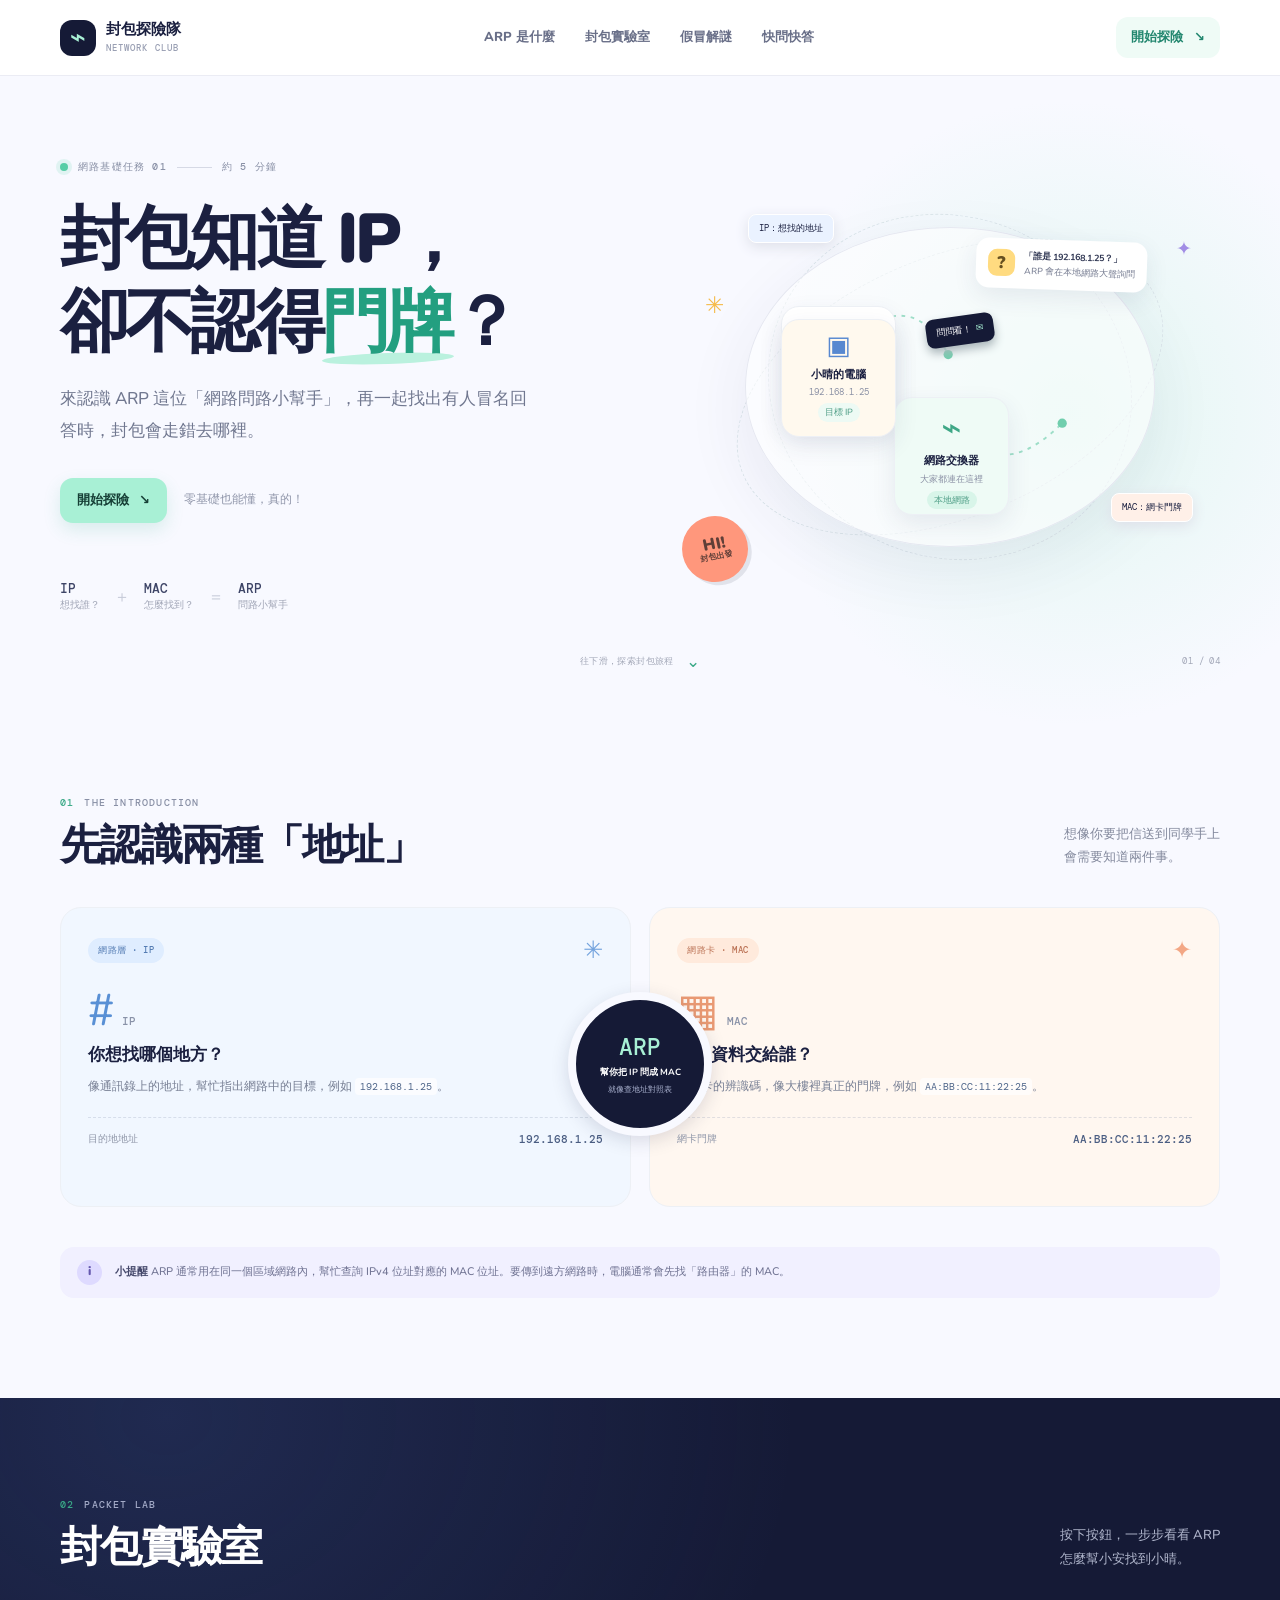
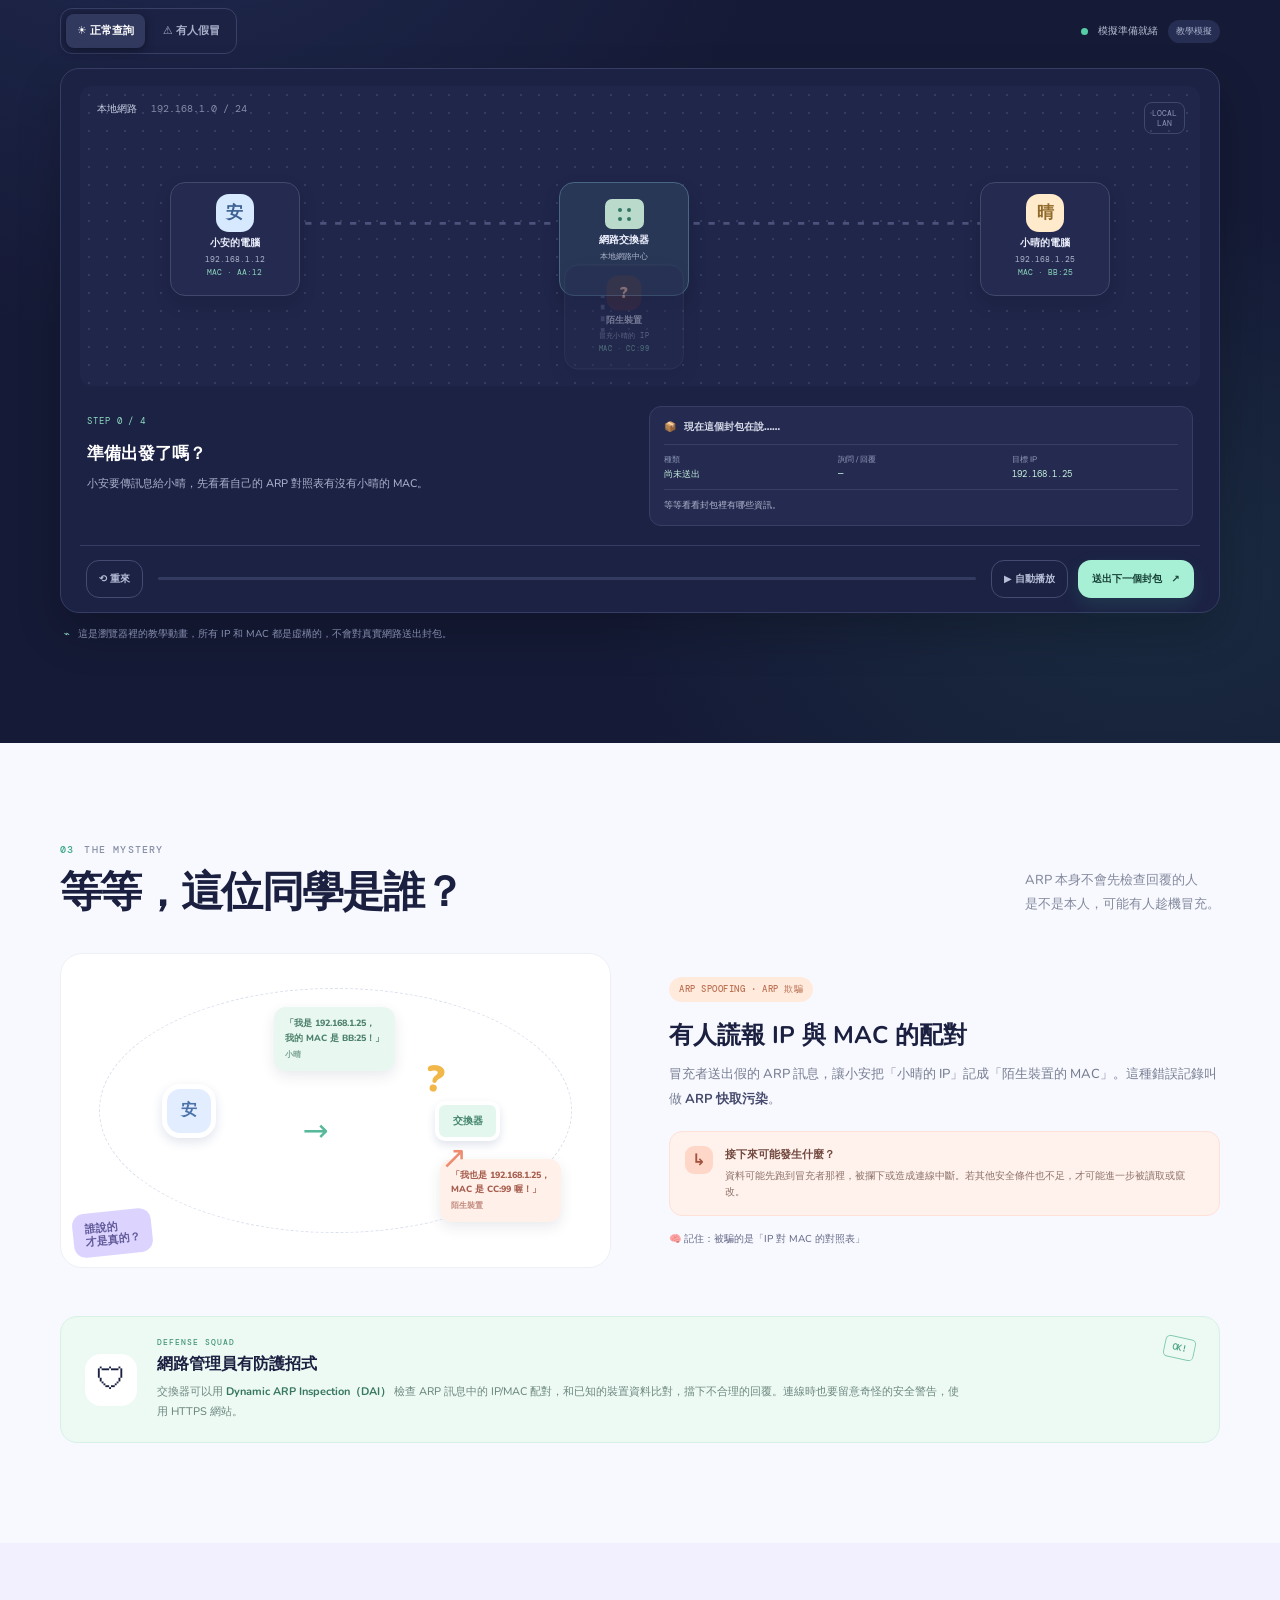
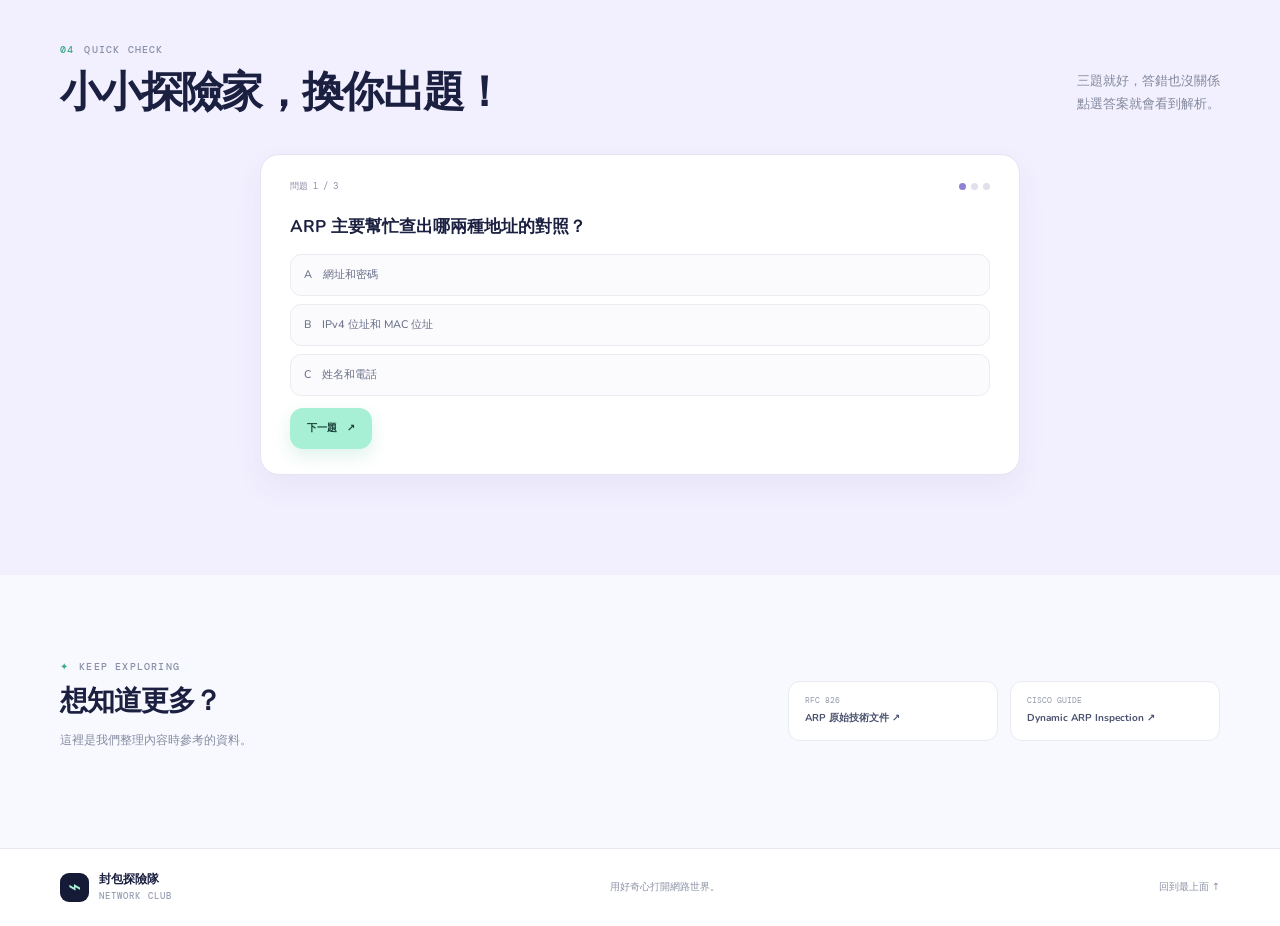
==== index.html @ cdfb0814 "Refresh deployed stylesheet cache" ====
<!doctype html>
<html lang="zh-Hant">
<head>
  <meta charset="utf-8">
  <meta name="viewport" content="width=device-width, initial-scale=1">
  <meta name="theme-color" content="#151a36">
  <meta name="description" content="用生活比喻和互動封包動畫，輕鬆認識 ARP 協定與 ARP spoofing。">
  <title>ARP 小小網路探險隊｜封包去哪裡？</title>
  <link rel="stylesheet" href="styles.css?v=2">
  <script src="script.js" defer></script>
</head>
<body>
  <a class="skip-link" href="#main">跳到主要內容</a>
  <header class="topbar">
    <a class="brand" href="#top" aria-label="ARP 小小網路探險隊首頁">
      <span class="brand-mark" aria-hidden="true">⌁</span>
      <span>封包探險隊 <small>NETWORK CLUB</small></span>
    </a>
    <nav aria-label="主要導覽">
      <a href="#what">ARP 是什麼</a><a href="#lab">封包實驗室</a><a href="#spoof">假冒解謎</a><a href="#quiz">快問快答</a>
    </nav>
    <a class="nav-cta" href="#lab">開始探險 <span aria-hidden="true">↘</span></a>
  </header>

  <main id="main">
    <section class="hero section-wrap" id="top">
      <div class="hero-copy">
        <div class="eyebrow"><span class="live-dot"></span> 網路基礎任務 01 <span class="eyebrow-line"></span> 約 5 分鐘</div>
        <h1>封包知道 IP，<br>卻不認得<span class="highlight">門牌</span>？</h1>
        <p class="hero-lede">來認識 ARP 這位「網路問路小幫手」，再一起找出有人冒名回答時，封包會走錯去哪裡。</p>
        <div class="hero-actions"><a class="button button-mint" href="#what">開始探險 <span aria-hidden="true">↘</span></a><span class="hero-note">零基礎也能懂，真的！</span></div>
        <div class="hero-stats"><div><strong>IP</strong><span>想找誰？</span></div><b aria-hidden="true">＋</b><div><strong>MAC</strong><span>怎麼找到？</span></div><b aria-hidden="true">＝</b><div><strong>ARP</strong><span>問路小幫手</span></div></div>
      </div>
      <div class="hero-art" aria-label="兩台電腦透過網路交換封包的插畫">
        <div class="art-orbit orbit-a"></div><div class="art-orbit orbit-b"></div>
        <span class="spark spark-one">✳</span><span class="spark spark-two">✦</span>
        <div class="floating-tag tag-ip">IP：想找的地址</div><div class="floating-tag tag-mac">MAC：網卡門牌</div>
        <div class="network-map">
          <div class="network-node laptop-node"><span class="node-icon">▣</span><strong>小安的電腦</strong><small>192.168.1.12</small><i>我的 IP</i></div>
          <div class="network-node router-node"><span class="node-icon router-icon">⌁</span><strong>網路交換器</strong><small>大家都連在這裡</small><i>本地網路</i></div>
          <div class="network-node laptop-node target-node"><span class="node-icon">▣</span><strong>小晴的電腦</strong><small>192.168.1.25</small><i>目標 IP</i></div>
          <svg class="map-lines" viewBox="0 0 440 250" aria-hidden="true"><path d="M99 85 C 150 35, 190 35, 218 90"/><path d="M220 145 C 250 215, 295 210, 341 164"/><circle cx="99" cy="85" r="5"/><circle cx="218" cy="90" r="5"/><circle cx="341" cy="164" r="5"/></svg>
          <div class="hero-packet">問問看！<span>✉</span></div>
          <div class="art-caption"><span class="caption-icon">?</span><span><b>「誰是 192.168.1.25？」</b><br>ARP 會在本地網路大聲詢問</span></div>
        </div>
        <div class="art-sticker">HI!<small>封包出發</small></div>
      </div>
      <div class="hero-bottom"><span>往下滑，探索封包旅程</span><span class="scroll-mark" aria-hidden="true">⌄</span><span>01 / 04</span></div>
    </section>

    <section class="section-wrap section-pad" id="what">
      <div class="section-heading"><div><div class="eyebrow"><span class="eyebrow-number">01</span> THE INTRODUCTION</div><h2>先認識兩種「地址」</h2></div><p>想像你要把信送到同學手上<br>會需要知道兩件事。</p></div>
      <div class="address-grid">
        <article class="address-card ip-card"><div class="card-top"><span class="pill pill-blue">網路層 · IP</span><span class="card-doodle">✳</span></div><div class="address-symbol">#<span>IP</span></div><h3>你想找哪個地方？</h3><p>像通訊錄上的地址，幫忙指出網路中的目標，例如 <code>192.168.1.25</code>。</p><div class="address-example"><span>目的地地址</span><strong>192.168.1.25</strong></div></article>
        <article class="address-card mac-card"><div class="card-top"><span class="pill pill-orange">網路卡 · MAC</span><span class="card-doodle">✦</span></div><div class="address-symbol symbol-mac">▦<span>MAC</span></div><h3>要把資料交給誰？</h3><p>網路卡的辨識碼，像大樓裡真正的門牌，例如 <code>AA:BB:CC:11:22:25</code>。</p><div class="address-example"><span>網卡門牌</span><strong>AA:BB:CC:11:22:25</strong></div></article>
        <div class="arp-bridge"><span>ARP</span><b>幫你把 IP 問成 MAC</b><small>就像查地址對照表</small></div>
      </div>
      <div class="note-strip"><span class="note-icon">i</span><p><b>小提醒</b> ARP 通常用在同一個區域網路內，幫忙查詢 IPv4 位址對應的 MAC 位址。要傳到遠方網路時，電腦通常會先找「路由器」的 MAC。</p></div>
    </section>

    <section class="lab-section" id="lab">
      <div class="section-wrap section-pad">
        <div class="section-heading light-heading"><div><div class="eyebrow"><span class="eyebrow-number">02</span> PACKET LAB</div><h2>封包實驗室</h2></div><p>按下按鈕，一步步看看 ARP<br>怎麼幫小安找到小晴。</p></div>
        <div class="lab-toolbar"><div class="scenario-switch" role="group" aria-label="選擇封包情境"><button class="scenario-button is-active" data-scenario="normal" aria-pressed="true">☀ 正常查詢</button><button class="scenario-button" data-scenario="spoof" aria-pressed="false">⚠ 有人假冒</button></div><div class="lab-status"><span class="status-led"></span><span id="lab-status-text">模擬準備就緒</span><span class="demo-tag">教學模擬</span></div></div>
        <div class="lab-frame">
          <div class="topology" id="topology" aria-label="封包傳遞拓樸圖">
            <div class="topology-label">本地網路 <span>192.168.1.0 / 24</span></div>
            <svg class="topology-lines" viewBox="0 0 900 310" preserveAspectRatio="none" aria-hidden="true"><path d="M145 142 L420 142 L744 142" class="wire"/><path d="M420 142 L420 254" class="wire"/><path d="M145 142 L420 142 L744 142" class="wire wire-active" id="flow-line"/></svg>
            <div class="device device-you"><div class="device-avatar avatar-you">安</div><b>小安的電腦</b><span>192.168.1.12</span><code>MAC · AA:12</code></div>
            <div class="device device-switch"><div class="switch-glyph"><i></i><i></i><i></i><i></i></div><b>網路交換器</b><span>本地網路中心</span></div>
            <div class="device device-target"><div class="device-avatar avatar-target">晴</div><b>小晴的電腦</b><span>192.168.1.25</span><code>MAC · BB:25</code></div>
            <div class="device device-rogue" id="rogue-device"><div class="device-avatar avatar-rogue">?</div><b>陌生裝置</b><span>冒充小晴的 IP</span><code>MAC · CC:99</code></div>
            <div class="packet-bubble" id="packet-bubble" aria-hidden="true">⌁</div>
            <div class="network-cloud">LOCAL<br>LAN</div>
          </div>
          <div class="lab-bottom">
            <div class="step-copy" aria-live="polite"><span class="step-counter" id="step-counter">STEP 0 / 4</span><h3 id="step-title">準備出發了嗎？</h3><p id="step-description">小安要傳訊息給小晴，先看看自己的 ARP 對照表有沒有小晴的 MAC。</p></div>
            <div class="packet-inspector"><div class="inspector-title"><span>📦</span> 現在這個封包在說……</div><div class="inspector-fields"><div><small>種類</small><b id="packet-kind">尚未送出</b></div><div><small>詢問 / 回覆</small><b id="packet-sender">—</b></div><div><small>目標 IP</small><b id="packet-target">192.168.1.25</b></div></div><p id="packet-aside">等等看看封包裡有哪些資訊。</p></div>
          </div>
          <div class="lab-controls"><button class="button button-ghost" id="reset-button">⟲ 重來</button><div class="progress-track" aria-label="模擬進度"><span id="progress-fill"></span></div><button class="button button-ghost" id="play-button">▶ 自動播放</button><button class="button button-mint" id="next-button">送出下一個封包 <span aria-hidden="true">↗</span></button></div>
        </div>
        <p class="lab-footnote"><span>⌁</span> 這是瀏覽器裡的教學動畫，所有 IP 和 MAC 都是虛構的，不會對真實網路送出封包。</p>
      </div>
    </section>

    <section class="section-wrap section-pad" id="spoof">
      <div class="section-heading"><div><div class="eyebrow"><span class="eyebrow-number">03</span> THE MYSTERY</div><h2>等等，這位同學是誰？</h2></div><p>ARP 本身不會先檢查回覆的人<br>是不是本人，可能有人趁機冒充。</p></div>
      <div class="mystery-grid">
        <div class="mystery-visual"><div class="mystery-card"><div class="speech speech-real">「我是 192.168.1.25，<br>我的 MAC 是 BB:25！」<span>小晴</span></div><div class="speech speech-fake">「我也是 192.168.1.25，<br>MAC 是 CC:99 喔！」<span>陌生裝置</span></div><div class="mini-computer">安</div><div class="mini-gate">交換器</div><div class="mystery-arrow arrow-one">→</div><div class="mystery-arrow arrow-two">↗</div><div class="question-mark">?</div></div><div class="mystery-stamp">誰說的<br>才是真的？</div></div>
        <div class="mystery-copy"><span class="pill pill-orange">ARP SPOOFING · ARP 欺騙</span><h3>有人謊報 IP 與 MAC 的配對</h3><p>冒充者送出假的 ARP 訊息，讓小安把「小晴的 IP」記成「陌生裝置的 MAC」。這種錯誤記錄叫做 <b>ARP 快取污染</b>。</p><div class="result-box"><div class="result-icon">↳</div><div><b>接下來可能發生什麼？</b><span>資料可能先跑到冒充者那裡，被攔下或造成連線中斷。若其他安全條件也不足，才可能進一步被讀取或竄改。</span></div></div><div class="remember-chip">🧠 記住：被騙的是「IP 對 MAC 的對照表」</div></div>
      </div>
      <div class="defense-panel"><div class="defense-icon">🛡</div><div><span class="eyebrow">DEFENSE SQUAD</span><h3>網路管理員有防護招式</h3><p>交換器可以用 <b>Dynamic ARP Inspection（DAI）</b> 檢查 ARP 訊息中的 IP/MAC 配對，和已知的裝置資料比對，擋下不合理的回覆。連線時也要留意奇怪的安全警告，使用 HTTPS 網站。</p></div><div class="shield-mark">OK!</div></div>
    </section>

    <section class="quiz-section" id="quiz">
      <div class="section-wrap section-pad">
        <div class="section-heading"><div><div class="eyebrow"><span class="eyebrow-number">04</span> QUICK CHECK</div><h2>小小探險家，換你出題！</h2></div><p>三題就好，答錯也沒關係<br>點選答案就會看到解析。</p></div>
        <div class="quiz-card" id="quiz-card"><div class="quiz-progress"><span id="quiz-count">問題 1 / 3</span><div class="quiz-dots"><i class="current"></i><i></i><i></i></div></div><h3 id="quiz-question">ARP 主要幫忙查出哪兩種地址的對照？</h3><div class="quiz-options" id="quiz-options"></div><div class="quiz-feedback" id="quiz-feedback" aria-live="polite" hidden></div><button class="button button-mint quiz-next" id="quiz-next" hidden>下一題 <span aria-hidden="true">↗</span></button></div>
      </div>
    </section>

    <section class="source-section section-wrap">
      <div><div class="eyebrow"><span class="eyebrow-number">✦</span> KEEP EXPLORING</div><h2>想知道更多？</h2><p>這裡是我們整理內容時參考的資料。</p></div>
      <div class="source-links"><a href="https://datatracker.ietf.org/doc/html/rfc826" target="_blank" rel="noreferrer"><span>RFC 826</span><b>ARP 原始技術文件 ↗</b></a><a href="https://www.cisco.com/c/en/us/td/docs/switches/lan/catalyst9600/software/release/17-13/configuration_guide/sec/b_1713_sec_9600_cg/configuring_dynamic_arp_inspection.html" target="_blank" rel="noreferrer"><span>CISCO GUIDE</span><b>Dynamic ARP Inspection ↗</b></a></div>
    </section>
  </main>
  <footer class="footer"><a class="brand" href="#top"><span class="brand-mark">⌁</span><span>封包探險隊 <small>NETWORK CLUB</small></span></a><span>用好奇心打開網路世界。</span><a href="#top">回到最上面 ↑</a></footer>
</body>
</html>
---- styles.css ----
@import url('https://fonts.googleapis.com/css2?family=DM+Mono:wght@400;500&family=Nunito:wght@400;500;600;700;800;900&display=swap');

:root{--ink:#1b2040;--muted:#70768f;--night:#151a36;--night2:#20264b;--mint:#a8f0d5;--mint-deep:#38b996;--blue:#9bc8ff;--coral:#ff977c;--yellow:#ffdb80;--lav:#dcd4ff;--paper:#f8f9ff;--line:#e6e8f2;--radius:24px;--font:Nunito,"Noto Sans TC",system-ui,-apple-system,sans-serif;--mono:"DM Mono","SFMono-Regular",monospace}
*{box-sizing:border-box}html{scroll-behavior:smooth;scroll-padding-top:84px}body{margin:0;color:var(--ink);background:var(--paper);font:500 16px/1.65 var(--font);-webkit-font-smoothing:antialiased}a{color:inherit;text-decoration:none}button{font:inherit}button:focus-visible,a:focus-visible{outline:3px solid #ffae78;outline-offset:4px}.skip-link{position:absolute;left:14px;top:-80px;padding:9px 14px;background:white;border-radius:8px;z-index:100}.skip-link:focus{top:10px}.section-wrap{width:min(1160px,calc(100% - 64px));margin-inline:auto}.section-pad{padding-block:100px}.topbar{height:76px;padding:0 max(32px,calc((100% - 1160px)/2));display:flex;align-items:center;justify-content:space-between;background:#fff;position:sticky;top:0;z-index:20;border-bottom:1px solid rgba(230,232,242,.8)}.brand{display:flex;align-items:center;gap:10px;font-size:15px;font-weight:900;line-height:1}.brand small{display:block;margin-top:5px;color:#999fb3;font:500 9px var(--mono);letter-spacing:.12em}.brand-mark{display:grid;place-items:center;width:36px;height:36px;border-radius:12px;background:var(--night);color:var(--mint);font-size:27px}.topbar nav{display:flex;gap:30px;color:#696f88;font-size:13px;font-weight:800}.topbar nav a:hover{color:#269f81}.nav-cta{font-size:13px;font-weight:900;background:#effbf6;padding:10px 15px;border-radius:12px;color:#21866e}.nav-cta span{margin-left:7px}.hero{min-height:620px;padding-top:84px;position:relative;display:grid;grid-template-columns:1.04fr .96fr;align-items:center;gap:35px}.hero:before{content:"";position:absolute;width:55vw;height:55vw;max-width:650px;max-height:650px;right:-15%;top:2%;z-index:-1;background:radial-gradient(circle,rgba(210,245,232,.58),rgba(248,249,255,0) 68%)}.eyebrow{display:flex;align-items:center;gap:10px;font:500 10px var(--mono);letter-spacing:.12em;color:#8990a6}.live-dot,.status-led{width:8px;height:8px;border-radius:50%;display:inline-block;background:#57cda6;box-shadow:0 0 0 4px rgba(87,205,166,.15)}.eyebrow-line{height:1px;width:35px;background:#d6d9e5}.hero h1{font-size:clamp(46px,5.4vw,70px);line-height:1.19;letter-spacing:-.055em;margin:24px 0 20px;font-weight:900}.highlight{position:relative;color:#239f80;white-space:nowrap}.highlight:after{content:"";position:absolute;left:1px;right:-3px;bottom:5px;height:11px;z-index:-1;background:#baf1de;transform:rotate(-2deg);border-radius:90%}.hero-lede{font-size:17px;line-height:1.9;color:#717890;max-width:470px;margin:0}.hero-actions{display:flex;align-items:center;gap:17px;margin-top:30px}.button{border:0;cursor:pointer;display:inline-flex;align-items:center;justify-content:center;gap:10px;border-radius:13px;padding:12px 17px;font-size:13px;font-weight:900;transition:transform .2s,box-shadow .2s,background .2s}.button:hover{transform:translateY(-2px)}.button-mint{background:var(--mint);color:#163f36;box-shadow:0 7px 17px rgba(57,172,138,.16)}.button-mint:hover{background:#93e9cb;box-shadow:0 9px 22px rgba(57,172,138,.23)}.hero-note{font-size:12px;color:#9197ab}.hero-stats{display:flex;gap:14px;align-items:center;margin-top:57px}.hero-stats div{display:flex;flex-direction:column}.hero-stats strong{font:500 13px var(--mono);color:#3e4567}.hero-stats span{font-size:10px;color:#a0a5b6}.hero-stats>b{font-weight:500;color:#c5cad8}.hero-art{height:430px;position:relative;display:grid;place-items:center}.network-map{position:relative;width:410px;height:320px;border:1px solid #e6e8f1;border-radius:50%;background:rgba(255,255,255,.54);box-shadow:0 23px 65px rgba(50,57,99,.08)}.art-orbit{position:absolute;border:1px dashed #dce6eb;border-radius:50%;transform:rotate(-23deg)}.orbit-a{width:450px;height:260px}.orbit-b{width:370px;height:340px;transform:rotate(27deg)}.map-lines{position:absolute;width:100%;height:100%;inset:0;overflow:visible}.map-lines path{fill:none;stroke:#9edec8;stroke-width:2;stroke-dasharray:4 6}.map-lines circle{fill:#70cead}.network-node{position:absolute;z-index:1;width:115px;height:118px;background:#fff;border:1px solid #edf0f5;border-radius:18px;display:flex;align-items:center;flex-direction:column;padding:12px 6px;box-shadow:0 9px 25px rgba(45,54,95,.09)}.laptop-node{left:35px;top:78px}.router-node{left:148px;top:169px;background:#effbf6}.target-node{right:22px;top:91px;background:#fff9ee}.node-icon{font-size:26px;color:#5788d0;line-height:1.1}.router-icon{font-size:34px;color:#3fa786}.network-node strong{font-size:11px;margin-top:5px}.network-node small{font:9px var(--mono);color:#8b91a5;margin-top:2px}.network-node i{margin-top:5px;font-size:9px;font-style:normal;color:#519f88;background:#edfaf4;border-radius:20px;padding:2px 7px}.router-node i{background:#d8f5e9}.hero-packet{position:absolute;z-index:3;top:88px;left:180px;background:var(--night);color:white;font-size:9px;padding:7px 10px;border-radius:8px;transform:rotate(-8deg);box-shadow:0 5px 10px #aab6ba}.hero-packet span{color:var(--mint);padding-left:4px}.art-caption{position:absolute;top:12px;right:7px;background:#fff;padding:10px 12px;display:flex;gap:9px;align-items:center;border-radius:13px;box-shadow:0 8px 25px rgba(45,54,95,.09);font-size:9px;color:#777d92;transform:rotate(2deg)}.art-caption b{color:#303753}.caption-icon{display:grid;place-items:center;width:27px;height:27px;border-radius:9px;background:var(--yellow);color:#665020;font-weight:900;font-size:17px}.floating-tag{position:absolute;z-index:2;font:9px var(--mono);padding:7px 10px;border:1px solid white;border-radius:8px;box-shadow:0 4px 14px #dee0e9}.tag-ip{top:42px;left:68px;background:#eaf2ff}.tag-mac{right:27px;bottom:80px;background:#fff0e8}.spark{position:absolute;color:#f5bb4b}.spark-one{left:25px;top:115px;font-size:23px}.spark-two{right:28px;top:62px;color:#a18de5;font-size:19px}.art-sticker{position:absolute;bottom:20px;left:2px;width:66px;height:66px;background:var(--coral);color:#603f38;border-radius:50%;display:grid;place-content:center;text-align:center;font-weight:900;line-height:1.05;transform:rotate(-12deg);box-shadow:3px 4px 0 rgba(27,32,64,.1)}.art-sticker small{font-size:8px}.hero-bottom{grid-column:1 / -1;align-self:end;display:flex;justify-content:center;align-items:center;gap:12px;font:9px var(--mono);letter-spacing:.04em;color:#a3a8b8;padding-bottom:24px}.hero-bottom span:last-child{position:absolute;right:0}.scroll-mark{font-size:17px;color:#3aa987}.section-heading{display:flex;justify-content:space-between;align-items:end;margin-bottom:34px}.eyebrow-number{color:#3aa987}.section-heading h2,.source-section h2{font-size:clamp(28px,3.3vw,42px);letter-spacing:-.04em;line-height:1.25;margin:11px 0 0;font-weight:900}.section-heading>p{font-size:13px;line-height:1.8;color:#83899d;margin:0 0 3px}.address-grid{display:grid;grid-template-columns:1fr 1fr;gap:18px;position:relative;padding-bottom:15px}.address-card{min-height:300px;background:#fff;border:1px solid #edf0f5;border-radius:21px;padding:23px 27px;position:relative;overflow:hidden}.ip-card{background:#f1f7ff}.mac-card{background:#fff7f0}.card-top{display:flex;justify-content:space-between;align-items:center}.pill{font:500 9px var(--mono);letter-spacing:.06em;border-radius:30px;padding:6px 10px;display:inline-block}.pill-blue{background:#dfedff;color:#547cb3}.pill-orange{background:#ffeadc;color:#bc7457}.card-doodle{font-size:24px;color:#75a4de}.mac-card .card-doodle{color:#f3a785}.address-symbol{font-size:44px;color:#5990d5;line-height:1;margin:19px 0 8px}.address-symbol span{font:500 11px var(--mono);margin-left:8px;color:#8992a8}.symbol-mac{color:#e99973}.address-card h3{font-size:17px;margin:0 0 7px;font-weight:900}.address-card p{font-size:12px;line-height:1.8;color:#777f94;max-width:400px;margin:0}.address-card code{font:10px var(--mono);color:#4d6489;background:rgba(255,255,255,.7);padding:2px 5px;border-radius:4px}.address-example{display:flex;justify-content:space-between;align-items:center;border-top:1px dashed rgba(117,131,164,.22);margin-top:19px;padding-top:13px;color:#9198aa;font-size:10px}.address-example strong{font:500 11px var(--mono);color:#4a5d82}.arp-bridge{position:absolute;z-index:2;left:50%;top:50%;transform:translate(-50%,-50%);width:144px;height:144px;border:8px solid var(--paper);border-radius:50%;background:var(--night);color:#fff;display:flex;align-items:center;justify-content:center;flex-direction:column;text-align:center;box-shadow:0 5px 18px rgba(33,39,77,.15)}.arp-bridge span{font:500 23px var(--mono);color:var(--mint)}.arp-bridge b{font-size:9px;line-height:1.45;margin-top:4px}.arp-bridge small{font-size:8px;color:#adb5d2;margin-top:4px}.note-strip{margin-top:25px;display:flex;gap:13px;align-items:center;background:#f1f0ff;border-radius:14px;padding:13px 17px}.note-icon{flex:0 0 25px;height:25px;display:grid;place-items:center;background:#dedaff;color:#6558af;font-weight:900;border-radius:50%;font-size:12px}.note-strip p{margin:0;color:#6f7292;font-size:11px;line-height:1.8}.note-strip b{color:#45486b}.lab-section{background:var(--night);color:#fff;position:relative;overflow:hidden}.lab-section:before{content:"";position:absolute;inset:0;background:radial-gradient(ellipse at 13% 2%,rgba(79,111,194,.19),transparent 40%),radial-gradient(ellipse at 90% 83%,rgba(65,192,155,.1),transparent 35%);pointer-events:none}.light-heading,.lab-toolbar,.lab-frame,.lab-footnote{position:relative}.light-heading .eyebrow{color:#a4abc8}.light-heading h2{color:#fff}.light-heading>p{color:#b0b6cc}.lab-toolbar{display:flex;align-items:center;justify-content:space-between;margin-bottom:14px}.scenario-switch{display:flex;gap:7px;padding:5px;border:1px solid #3a4167;border-radius:12px;background:#1c2244}.scenario-button{border:0;background:transparent;color:#a9b0ca;font-weight:800;font-size:11px;border-radius:8px;padding:8px 11px;cursor:pointer}.scenario-button.is-active{background:#31395f;color:#fff;box-shadow:0 2px 8px #11152a}.scenario-button[data-scenario="spoof"].is-active{background:#533344;color:#ffd2bc}.lab-status{display:flex;align-items:center;gap:10px;font-size:10px;color:#b5bbd0}.status-led{width:7px;height:7px;box-shadow:none}.demo-tag{font:9px var(--mono);color:#aab2ce;background:#272e53;border-radius:15px;padding:5px 8px}.lab-frame{background:#1c2244;border:1px solid #363d64;border-radius:19px;padding:17px 19px 0;box-shadow:0 20px 45px rgba(0,0,0,.2)}.topology{height:300px;position:relative;overflow:hidden;border-radius:12px;background-color:#20264a;background-image:radial-gradient(rgba(179,192,228,.15) 1px,transparent 1px);background-size:18px 18px}.topology-label{position:absolute;top:16px;left:17px;z-index:2;color:#c8cfe3;font:10px var(--mono)}.topology-label span{color:#848daa;margin-left:8px}.topology-lines{position:absolute;inset:0;width:100%;height:100%}.wire{fill:none;stroke:#4b537c;stroke-width:3;stroke-dasharray:5 7}.wire-active{stroke:#65d0aa;stroke-width:2;stroke-dasharray:1 17;stroke-linecap:round;opacity:0;transition:opacity .2s}.topology.has-packet .wire-active{opacity:1;animation:wireDash 1s linear infinite}.device{position:absolute;z-index:3;width:130px;min-height:114px;border:1px solid #40486c;border-radius:15px;background:#252b50;display:flex;flex-direction:column;align-items:center;padding:11px 7px;color:#eceffd;box-shadow:0 8px 17px rgba(7,10,27,.16);transition:border-color .25s,transform .25s,background .25s}.device b{font-size:10px;margin-top:3px}.device>span{font:8px var(--mono);color:#aeb6ce;margin-top:2px}.device code{font:8px var(--mono);color:#8bd5bc;margin-top:3px}.device-you{left:8%;top:96px}.device-switch{left:42.8%;top:96px;background:#283756;border-color:#476783}.device-target{right:8%;top:96px}.device-rogue{left:42.8%;bottom:12px;opacity:.42;transform:scale(.92);transition:all .35s}.device-avatar{display:grid;place-items:center;width:38px;height:38px;border-radius:13px;background:#d7e9ff;color:#3b6091;font-weight:900;font-size:17px}.avatar-target{background:#ffebcc;color:#906a2b}.avatar-rogue{background:#493143;color:#ffb8a5}.switch-glyph{width:39px;height:30px;margin-top:5px;border-radius:7px;background:#badbcc;display:grid;grid-template-columns:repeat(2,4px);place-content:center;gap:5px}.switch-glyph i{display:block;width:4px;height:4px;border-radius:50%;background:#317663}.network-cloud{position:absolute;right:15px;top:16px;border:1px solid #3f476d;border-radius:8px;padding:5px 7px;color:#8a93b4;font:8px var(--mono);text-align:center}.packet-bubble{position:absolute;z-index:5;top:132px;left:16%;transform:translate(-50%,-50%);width:39px;height:34px;border-radius:10px;background:var(--mint);color:#1b614f;font-size:20px;display:grid;place-items:center;box-shadow:0 4px 13px rgba(0,0,0,.22);opacity:0;transition:left .9s cubic-bezier(.2,.75,.2,1),top .9s cubic-bezier(.2,.75,.2,1),opacity .2s,background .2s}.packet-bubble.visible{opacity:1}.packet-bubble.fake{background:var(--coral);color:#6c372d}.topology.scenario-spoof .device-rogue{opacity:1;transform:scale(1);border-color:#b76c68;background:#362b4c;box-shadow:0 0 0 5px rgba(255,151,124,.09)}.topology.scenario-spoof .device-rogue:after{content:"可疑回覆";position:absolute;top:-19px;right:1px;color:#ffb59e;font-size:9px}.device.is-active{border-color:#a7edcf;transform:translateY(-3px);box-shadow:0 0 0 4px rgba(115,215,177,.12)}.topology.scenario-spoof .device-rogue.is-active{border-color:var(--coral);box-shadow:0 0 0 4px rgba(255,151,124,.16)}.lab-bottom{display:grid;grid-template-columns:1fr 1fr;gap:18px;padding:20px 7px 19px}.step-counter{font:9px var(--mono);letter-spacing:.1em;color:#8fdcc2}.step-copy h3{font-size:17px;margin:7px 0 6px}.step-copy p{font-size:11px;color:#aab2cd;line-height:1.8;margin:0;max-width:440px}.packet-inspector{background:#252b50;border:1px solid #363e65;border-radius:12px;padding:12px 14px}.inspector-title{font-size:10px;font-weight:900;color:#d5d9e8}.inspector-title span{margin-right:5px}.inspector-fields{display:grid;grid-template-columns:1fr 1fr 1fr;gap:8px;border-block:1px solid #394064;margin:8px 0;padding:8px 0}.inspector-fields div{display:flex;flex-direction:column;gap:2px}.inspector-fields small{color:#8e98b8;font-size:8px}.inspector-fields b{font:9px var(--mono);color:#c5f1df}.packet-inspector>p{font-size:9px;color:#aeb4cb;margin:0}.lab-controls{display:flex;align-items:center;gap:10px;border-top:1px solid #353c62;padding:14px 6px}.button-ghost{background:transparent;color:#b7bfd8;border:1px solid #434b71;padding:10px 12px;font-size:10px}.button-ghost:hover{background:#282f56}.lab-controls .button-mint{padding:11px 14px;font-size:10px}.progress-track{height:3px;background:#343b61;border-radius:5px;flex:1;margin-inline:5px}.progress-track span{display:block;height:100%;width:0;background:#86dfbf;border-radius:5px;transition:width .3s}.lab-footnote{font-size:10px;color:#838cab;margin:13px 4px 0}.lab-footnote span{color:#8edcc0;margin-right:5px}.mystery-grid{display:grid;grid-template-columns:1fr 1fr;gap:58px;align-items:center}.mystery-visual{height:315px;position:relative;background:#fff;border:1px solid #edf0f5;border-radius:22px;display:grid;place-items:center;overflow:hidden}.mystery-card{position:relative;width:86%;height:245px;border-radius:50%;border:1px dashed #dae0ec}.mini-computer{position:absolute;left:13%;top:50%;transform:translateY(-50%);width:54px;height:54px;display:grid;place-items:center;border-radius:18px;background:#e2edff;color:#4c72aa;font-weight:900;border:5px solid white;box-shadow:0 4px 12px #e1e4ed}.mini-gate{position:absolute;right:15%;top:46%;width:65px;height:40px;display:grid;place-items:center;border-radius:10px;background:#e3f7ee;color:#46866e;font-size:10px;font-weight:900;border:4px solid white;box-shadow:0 4px 10px #e1e4ed}.speech{position:absolute;font-size:9px;font-weight:800;line-height:1.6;padding:9px 11px;border-radius:12px;box-shadow:0 5px 14px rgba(36,45,80,.1)}.speech span{display:block;font-size:8px;margin-top:4px;opacity:.7}.speech-real{left:37%;top:18px;background:#e8f8f0;color:#4d816c}.speech-fake{right:2%;bottom:10px;background:#fff0ea;color:#a65c4c}.mystery-arrow{position:absolute;color:#58b99a;font-size:31px}.arrow-one{left:43%;top:48%}.arrow-two{right:22%;top:59%;color:#ed8c71}.question-mark{position:absolute;right:27%;top:25%;font-size:37px;font-weight:900;color:#f1b748;transform:rotate(9deg)}.mystery-stamp{position:absolute;bottom:12px;left:12px;padding:9px 12px;background:#dcd4ff;color:#615a9a;border-radius:12px;transform:rotate(-6deg);font-size:11px;font-weight:900;line-height:1.2}.mystery-copy h3{font-size:24px;margin:17px 0 10px;line-height:1.4}.mystery-copy>p{font-size:13px;line-height:1.9;color:#777e92;margin:0}.mystery-copy b{color:#454a6c}.result-box{display:flex;gap:12px;padding:14px 15px;margin-top:19px;background:#fff1ec;border:1px solid #ffe1d8;border-radius:13px}.result-icon{flex:0 0 28px;height:28px;display:grid;place-items:center;background:#ffd7c9;color:#a3533f;border-radius:9px;font-weight:900}.result-box>div:last-child{display:flex;flex-direction:column;gap:4px}.result-box b{font-size:11px;color:#71483e}.result-box span{font-size:10px;color:#8c7169;line-height:1.65}.remember-chip{font-size:10px;color:#686c89;margin-top:15px}.defense-panel{margin-top:48px;background:#edfaf4;border:1px solid #d7f1e5;border-radius:17px;padding:20px 24px;display:flex;gap:20px;align-items:center;position:relative;overflow:hidden}.defense-icon{font-size:30px;flex:0 0 52px;height:52px;border-radius:16px;background:white;display:grid;place-items:center}.defense-panel .eyebrow{font-size:8px;color:#459679}.defense-panel h3{font-size:16px;margin:4px 0}.defense-panel p{font-size:11px;line-height:1.85;color:#6d887f;margin:0;max-width:810px}.defense-panel b{color:#38775f}.shield-mark{margin-left:auto;align-self:flex-start;font:500 9px var(--mono);color:#46a080;transform:rotate(12deg);border:1px solid #85cbb0;padding:4px 7px;border-radius:5px}.quiz-section{background:#f2f0ff}.quiz-card{max-width:760px;margin:auto;padding:25px 29px;background:#fff;border:1px solid #e6e3f5;border-radius:19px;box-shadow:0 12px 30px rgba(66,58,116,.06)}.quiz-progress{display:flex;align-items:center;justify-content:space-between;color:#8e8ca8;font:9px var(--mono)}.quiz-dots{display:flex;gap:5px}.quiz-dots i{width:7px;height:7px;border-radius:50%;background:#e1e0eb}.quiz-dots i.current{background:#8e83d2}.quiz-card h3{font-size:17px;margin:20px 0 13px}.quiz-options{display:grid;gap:8px}.quiz-option{cursor:pointer;text-align:left;background:#fbfbfe;border:1px solid #ebebf2;border-radius:11px;padding:11px 13px;color:#696f87;font-size:11px;transition:background .2s,border .2s}.quiz-option:hover:not(:disabled){border-color:#aaa2e0;background:#f7f5ff}.quiz-option.correct{border-color:#7fd0b2;background:#effaf5;color:#34775e}.quiz-option.incorrect{border-color:#f1ae99;background:#fff4f0;color:#a45843}.quiz-option:disabled{cursor:default}.quiz-feedback{margin-top:12px;padding:10px 12px;border-radius:9px;background:#f2f0ff;color:#69678d;font-size:10px}.quiz-next{margin-top:12px;font-size:10px}.source-section{padding-block:85px;display:flex;align-items:center;justify-content:space-between;gap:25px}.source-section h2{font-size:28px}.source-section p{font-size:12px;color:#858ba0}.source-links{display:flex;gap:12px}.source-links a{display:flex;flex-direction:column;gap:5px;background:#fff;border:1px solid #e9ebf2;padding:13px 16px;border-radius:12px;min-width:210px;transition:transform .2s,box-shadow .2s}.source-links a:hover{transform:translateY(-2px);box-shadow:0 7px 18px #e7e9f0}.source-links span{font:8px var(--mono);color:#9299ad}.source-links b{font-size:10px;color:#4a526f}.footer{min-height:78px;border-top:1px solid #e7e9f1;background:#fff;padding:14px max(32px,calc((100% - 1160px)/2));display:flex;align-items:center;justify-content:space-between}.footer>span,.footer>a:last-child{font-size:10px;color:#8d93a7}.footer .brand{font-size:12px}.footer .brand-mark{width:29px;height:29px;font-size:22px;border-radius:9px}
@keyframes wireDash{to{stroke-dashoffset:-36}}
@media(max-width:900px){.topbar{padding-inline:24px}.topbar nav{gap:16px}.hero{gap:5px;min-height:570px}.hero-art{transform:scale(.87);transform-origin:center right}.section-wrap{width:min(100% - 48px,760px)}.device-you{left:4%}.device-target{right:4%}.device-switch,.device-rogue{left:calc(50% - 65px)}.mystery-grid{gap:30px}.source-section{flex-direction:column;align-items:flex-start}.source-links{width:100%}.source-links a{flex:1}}
@media(max-width:680px){html{scroll-padding-top:67px}.topbar{height:64px;padding-inline:18px}.topbar nav{display:none}.nav-cta{font-size:11px;padding:9px 11px}.brand{font-size:13px}.brand-mark{width:32px;height:32px}.section-wrap{width:calc(100% - 36px)}.section-pad{padding-block:69px}.hero{display:flex;flex-direction:column;align-items:flex-start;gap:0;padding-top:55px;min-height:auto}.hero h1{font-size:clamp(42px,12vw,62px);margin-top:20px}.hero-lede{font-size:15px}.hero-art{width:100%;height:350px;transform:scale(.83);transform-origin:top center;margin-top:25px;margin-bottom:-30px}.hero-stats{margin-top:39px}.hero-bottom{width:100%;padding:10px 0 20px}.hero-bottom span:last-child{right:0}.section-heading{align-items:flex-start;flex-direction:column;gap:14px;margin-bottom:25px}.section-heading h2{font-size:31px}.section-heading>p br{display:none}.address-grid{grid-template-columns:1fr;gap:12px;padding-bottom:0}.address-card{min-height:265px;padding:19px 20px}.arp-bridge{top:50%;width:116px;height:116px;border-width:7px}.arp-bridge span{font-size:19px}.arp-bridge b{font-size:8px}.arp-bridge small{font-size:7px}.note-strip{align-items:flex-start}.lab-toolbar{align-items:flex-start;flex-direction:column;gap:11px}.lab-status{margin-left:2px}.lab-frame{padding:10px 10px 0}.topology{height:330px}.device{width:106px;min-height:100px;padding:8px 4px}.device-you{left:3%;top:83px}.device-target{right:3%;top:83px}.device-switch,.device-rogue{left:calc(50% - 53px)}.device-switch{top:83px}.device-rogue{bottom:9px}.topology-lines{height:100%}.topology-lines .wire{vector-effect:non-scaling-stroke}.packet-bubble{top:125px}.lab-bottom{grid-template-columns:1fr;gap:11px;padding:17px 3px}.inspector-fields b{font-size:8px}.lab-controls{gap:6px;flex-wrap:wrap;padding:11px 2px}.lab-controls .progress-track{order:3;flex-basis:100%;margin:3px}.lab-controls button{flex:1;padding-inline:8px}.lab-controls .button-mint{flex:1.2}.lab-footnote{line-height:1.7}.mystery-grid{grid-template-columns:1fr;gap:22px}.mystery-visual{height:280px}.mystery-card{height:220px}.mystery-copy h3{font-size:21px}.defense-panel{padding:16px;gap:12px;align-items:flex-start}.defense-icon{flex-basis:41px;height:41px;font-size:23px}.shield-mark{position:absolute;right:10px;top:12px}.defense-panel h3{padding-right:45px}.quiz-card{padding:20px 17px}.quiz-card h3{font-size:15px}.source-section{padding-block:60px}.source-links{flex-direction:column}.source-links a{min-width:0}.footer{padding-inline:18px;gap:10px;flex-wrap:wrap}.footer>span{display:none}}
@media(max-width:380px){.hero-art{transform:scale(.72);height:300px;margin-top:10px;margin-bottom:-30px}.hero-stats{gap:9px}.hero-stats strong{font-size:11px}.hero-stats span{font-size:9px}.lab-controls .button{font-size:9px}.network-map{transform:scale(.9)}}
@media(prefers-reduced-motion:reduce){*,*::before,*::after{scroll-behavior:auto!important;animation-duration:.01ms!important;animation-iteration-count:1!important;transition-duration:.01ms!important}}
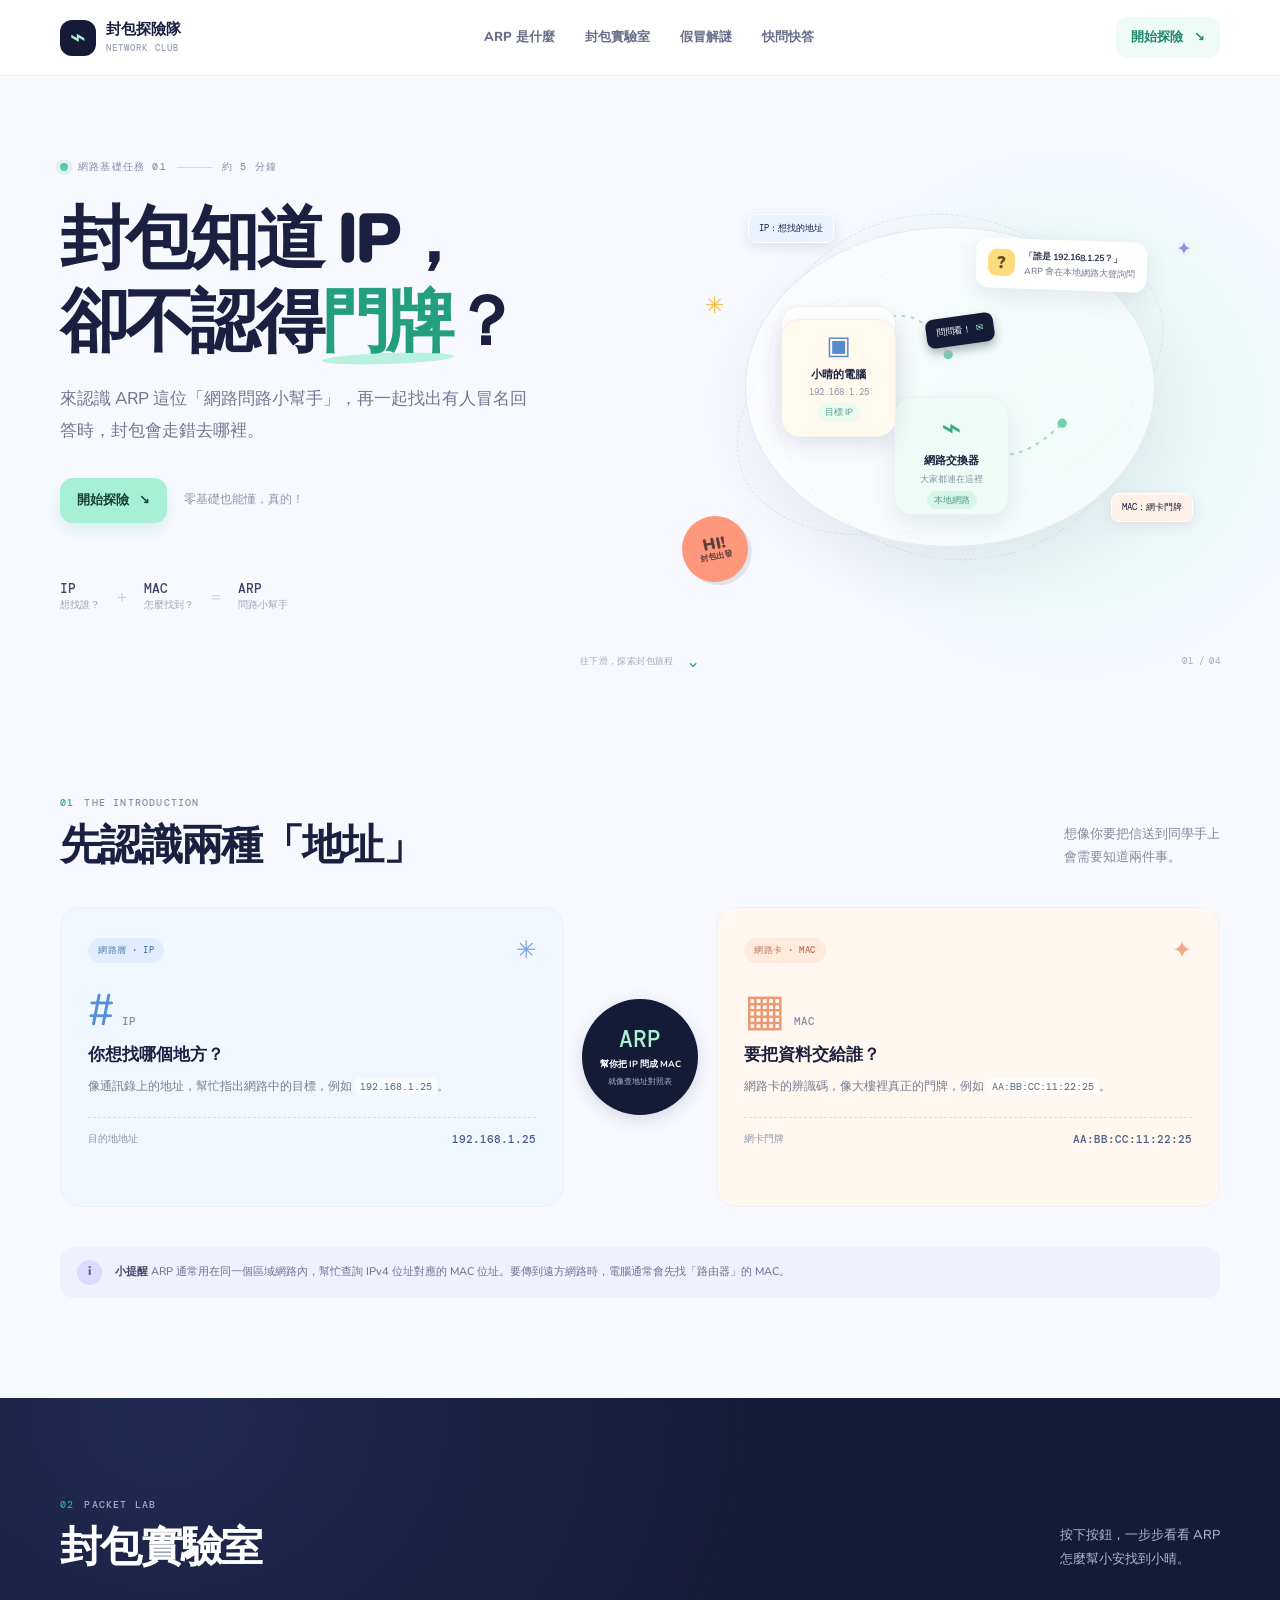
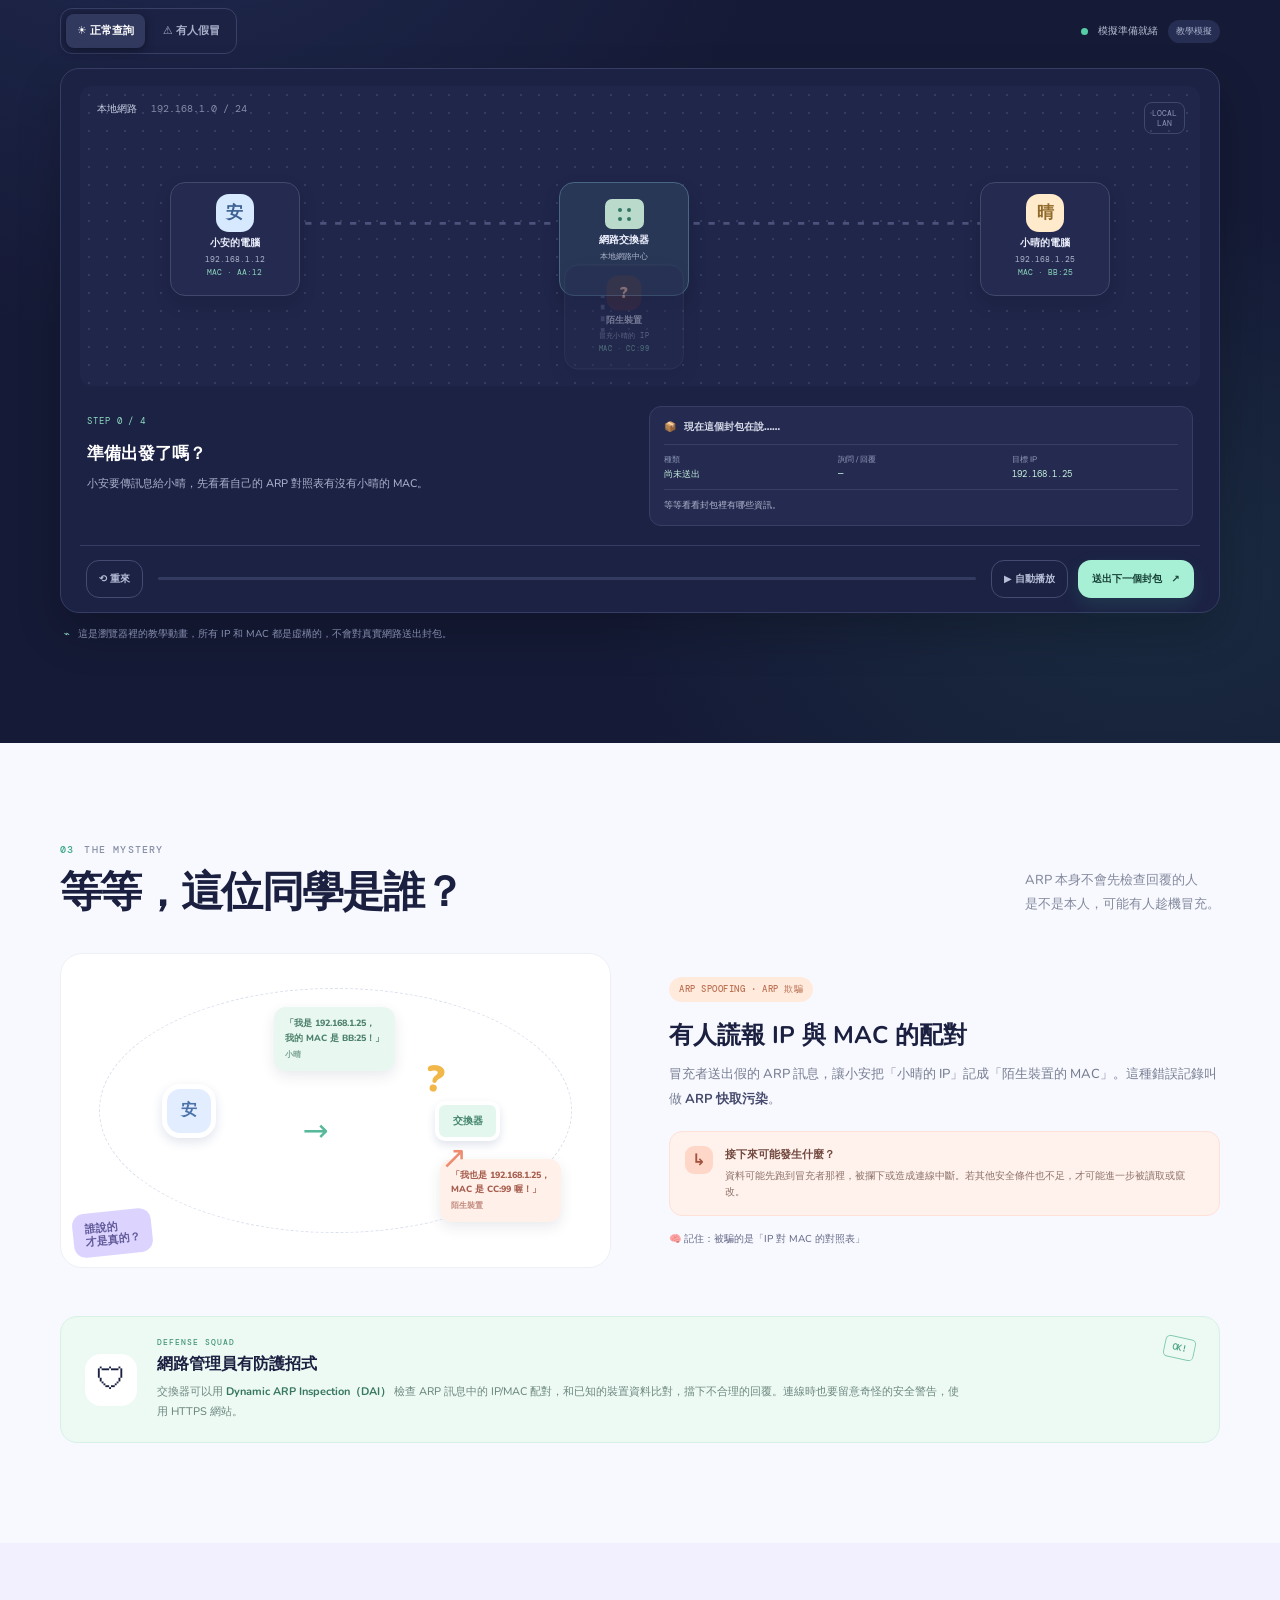
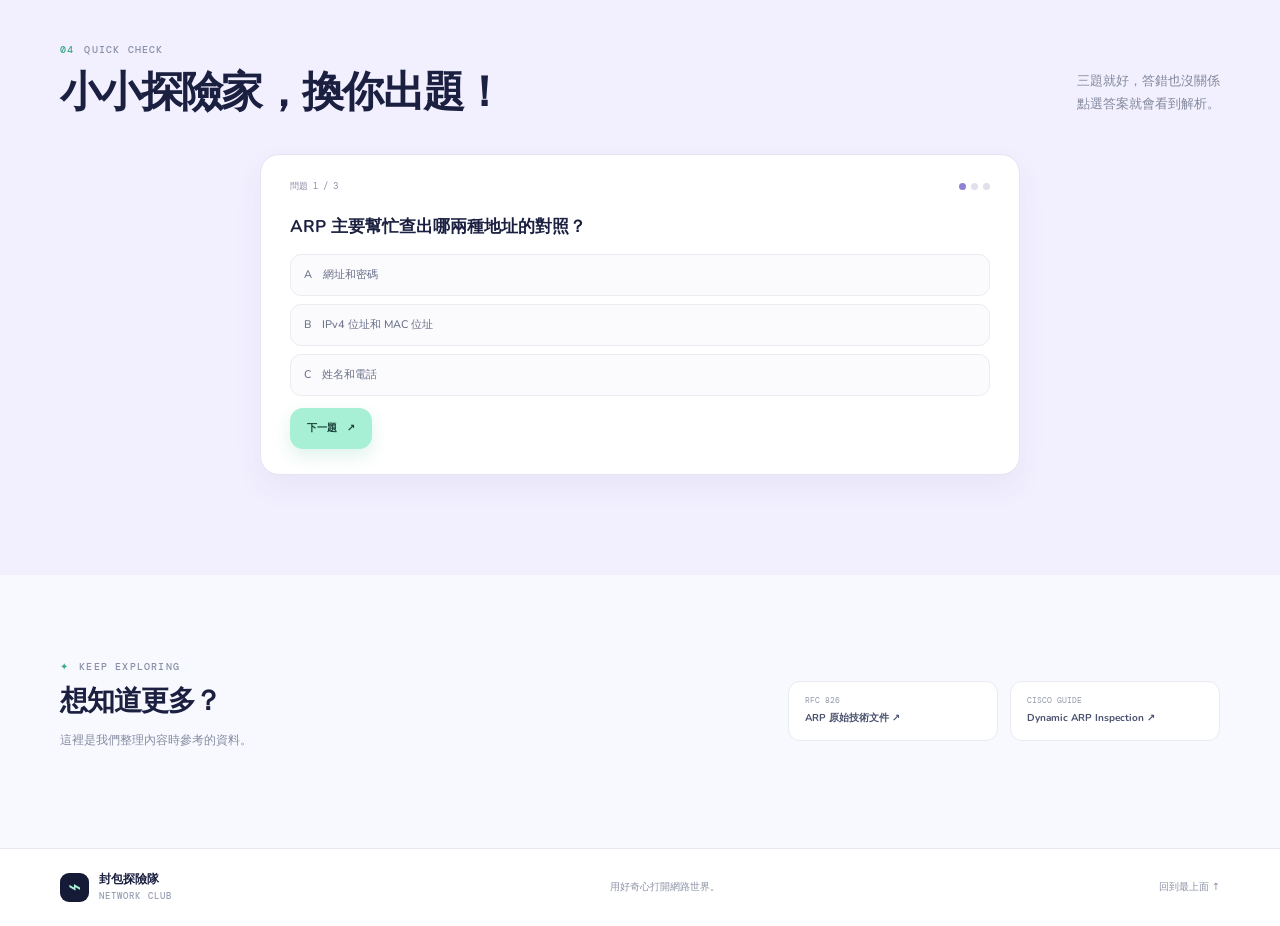
==== commit 304f80a0: "Keep ARP bridge clear of address cards" ====
--- a/index.html
+++ b/index.html
@@ -6,7 +6,7 @@
   <meta name="theme-color" content="#151a36">
   <meta name="description" content="用生活比喻和互動封包動畫，輕鬆認識 ARP 協定與 ARP spoofing。">
   <title>ARP 小小網路探險隊｜封包去哪裡？</title>
-  <link rel="stylesheet" href="styles.css?v=2">
+  <link rel="stylesheet" href="styles.css?v=3">
   <script src="script.js" defer></script>
 </head>
 <body>
--- a/styles.css
+++ b/styles.css
@@ -1,9 +1,9 @@
 @import url('https://fonts.googleapis.com/css2?family=DM+Mono:wght@400;500&family=Nunito:wght@400;500;600;700;800;900&display=swap');
 
 :root{--ink:#1b2040;--muted:#70768f;--night:#151a36;--night2:#20264b;--mint:#a8f0d5;--mint-deep:#38b996;--blue:#9bc8ff;--coral:#ff977c;--yellow:#ffdb80;--lav:#dcd4ff;--paper:#f8f9ff;--line:#e6e8f2;--radius:24px;--font:Nunito,"Noto Sans TC",system-ui,-apple-system,sans-serif;--mono:"DM Mono","SFMono-Regular",monospace}
-*{box-sizing:border-box}html{scroll-behavior:smooth;scroll-padding-top:84px}body{margin:0;color:var(--ink);background:var(--paper);font:500 16px/1.65 var(--font);-webkit-font-smoothing:antialiased}a{color:inherit;text-decoration:none}button{font:inherit}button:focus-visible,a:focus-visible{outline:3px solid #ffae78;outline-offset:4px}.skip-link{position:absolute;left:14px;top:-80px;padding:9px 14px;background:white;border-radius:8px;z-index:100}.skip-link:focus{top:10px}.section-wrap{width:min(1160px,calc(100% - 64px));margin-inline:auto}.section-pad{padding-block:100px}.topbar{height:76px;padding:0 max(32px,calc((100% - 1160px)/2));display:flex;align-items:center;justify-content:space-between;background:#fff;position:sticky;top:0;z-index:20;border-bottom:1px solid rgba(230,232,242,.8)}.brand{display:flex;align-items:center;gap:10px;font-size:15px;font-weight:900;line-height:1}.brand small{display:block;margin-top:5px;color:#999fb3;font:500 9px var(--mono);letter-spacing:.12em}.brand-mark{display:grid;place-items:center;width:36px;height:36px;border-radius:12px;background:var(--night);color:var(--mint);font-size:27px}.topbar nav{display:flex;gap:30px;color:#696f88;font-size:13px;font-weight:800}.topbar nav a:hover{color:#269f81}.nav-cta{font-size:13px;font-weight:900;background:#effbf6;padding:10px 15px;border-radius:12px;color:#21866e}.nav-cta span{margin-left:7px}.hero{min-height:620px;padding-top:84px;position:relative;display:grid;grid-template-columns:1.04fr .96fr;align-items:center;gap:35px}.hero:before{content:"";position:absolute;width:55vw;height:55vw;max-width:650px;max-height:650px;right:-15%;top:2%;z-index:-1;background:radial-gradient(circle,rgba(210,245,232,.58),rgba(248,249,255,0) 68%)}.eyebrow{display:flex;align-items:center;gap:10px;font:500 10px var(--mono);letter-spacing:.12em;color:#8990a6}.live-dot,.status-led{width:8px;height:8px;border-radius:50%;display:inline-block;background:#57cda6;box-shadow:0 0 0 4px rgba(87,205,166,.15)}.eyebrow-line{height:1px;width:35px;background:#d6d9e5}.hero h1{font-size:clamp(46px,5.4vw,70px);line-height:1.19;letter-spacing:-.055em;margin:24px 0 20px;font-weight:900}.highlight{position:relative;color:#239f80;white-space:nowrap}.highlight:after{content:"";position:absolute;left:1px;right:-3px;bottom:5px;height:11px;z-index:-1;background:#baf1de;transform:rotate(-2deg);border-radius:90%}.hero-lede{font-size:17px;line-height:1.9;color:#717890;max-width:470px;margin:0}.hero-actions{display:flex;align-items:center;gap:17px;margin-top:30px}.button{border:0;cursor:pointer;display:inline-flex;align-items:center;justify-content:center;gap:10px;border-radius:13px;padding:12px 17px;font-size:13px;font-weight:900;transition:transform .2s,box-shadow .2s,background .2s}.button:hover{transform:translateY(-2px)}.button-mint{background:var(--mint);color:#163f36;box-shadow:0 7px 17px rgba(57,172,138,.16)}.button-mint:hover{background:#93e9cb;box-shadow:0 9px 22px rgba(57,172,138,.23)}.hero-note{font-size:12px;color:#9197ab}.hero-stats{display:flex;gap:14px;align-items:center;margin-top:57px}.hero-stats div{display:flex;flex-direction:column}.hero-stats strong{font:500 13px var(--mono);color:#3e4567}.hero-stats span{font-size:10px;color:#a0a5b6}.hero-stats>b{font-weight:500;color:#c5cad8}.hero-art{height:430px;position:relative;display:grid;place-items:center}.network-map{position:relative;width:410px;height:320px;border:1px solid #e6e8f1;border-radius:50%;background:rgba(255,255,255,.54);box-shadow:0 23px 65px rgba(50,57,99,.08)}.art-orbit{position:absolute;border:1px dashed #dce6eb;border-radius:50%;transform:rotate(-23deg)}.orbit-a{width:450px;height:260px}.orbit-b{width:370px;height:340px;transform:rotate(27deg)}.map-lines{position:absolute;width:100%;height:100%;inset:0;overflow:visible}.map-lines path{fill:none;stroke:#9edec8;stroke-width:2;stroke-dasharray:4 6}.map-lines circle{fill:#70cead}.network-node{position:absolute;z-index:1;width:115px;height:118px;background:#fff;border:1px solid #edf0f5;border-radius:18px;display:flex;align-items:center;flex-direction:column;padding:12px 6px;box-shadow:0 9px 25px rgba(45,54,95,.09)}.laptop-node{left:35px;top:78px}.router-node{left:148px;top:169px;background:#effbf6}.target-node{right:22px;top:91px;background:#fff9ee}.node-icon{font-size:26px;color:#5788d0;line-height:1.1}.router-icon{font-size:34px;color:#3fa786}.network-node strong{font-size:11px;margin-top:5px}.network-node small{font:9px var(--mono);color:#8b91a5;margin-top:2px}.network-node i{margin-top:5px;font-size:9px;font-style:normal;color:#519f88;background:#edfaf4;border-radius:20px;padding:2px 7px}.router-node i{background:#d8f5e9}.hero-packet{position:absolute;z-index:3;top:88px;left:180px;background:var(--night);color:white;font-size:9px;padding:7px 10px;border-radius:8px;transform:rotate(-8deg);box-shadow:0 5px 10px #aab6ba}.hero-packet span{color:var(--mint);padding-left:4px}.art-caption{position:absolute;top:12px;right:7px;background:#fff;padding:10px 12px;display:flex;gap:9px;align-items:center;border-radius:13px;box-shadow:0 8px 25px rgba(45,54,95,.09);font-size:9px;color:#777d92;transform:rotate(2deg)}.art-caption b{color:#303753}.caption-icon{display:grid;place-items:center;width:27px;height:27px;border-radius:9px;background:var(--yellow);color:#665020;font-weight:900;font-size:17px}.floating-tag{position:absolute;z-index:2;font:9px var(--mono);padding:7px 10px;border:1px solid white;border-radius:8px;box-shadow:0 4px 14px #dee0e9}.tag-ip{top:42px;left:68px;background:#eaf2ff}.tag-mac{right:27px;bottom:80px;background:#fff0e8}.spark{position:absolute;color:#f5bb4b}.spark-one{left:25px;top:115px;font-size:23px}.spark-two{right:28px;top:62px;color:#a18de5;font-size:19px}.art-sticker{position:absolute;bottom:20px;left:2px;width:66px;height:66px;background:var(--coral);color:#603f38;border-radius:50%;display:grid;place-content:center;text-align:center;font-weight:900;line-height:1.05;transform:rotate(-12deg);box-shadow:3px 4px 0 rgba(27,32,64,.1)}.art-sticker small{font-size:8px}.hero-bottom{grid-column:1 / -1;align-self:end;display:flex;justify-content:center;align-items:center;gap:12px;font:9px var(--mono);letter-spacing:.04em;color:#a3a8b8;padding-bottom:24px}.hero-bottom span:last-child{position:absolute;right:0}.scroll-mark{font-size:17px;color:#3aa987}.section-heading{display:flex;justify-content:space-between;align-items:end;margin-bottom:34px}.eyebrow-number{color:#3aa987}.section-heading h2,.source-section h2{font-size:clamp(28px,3.3vw,42px);letter-spacing:-.04em;line-height:1.25;margin:11px 0 0;font-weight:900}.section-heading>p{font-size:13px;line-height:1.8;color:#83899d;margin:0 0 3px}.address-grid{display:grid;grid-template-columns:1fr 1fr;gap:18px;position:relative;padding-bottom:15px}.address-card{min-height:300px;background:#fff;border:1px solid #edf0f5;border-radius:21px;padding:23px 27px;position:relative;overflow:hidden}.ip-card{background:#f1f7ff}.mac-card{background:#fff7f0}.card-top{display:flex;justify-content:space-between;align-items:center}.pill{font:500 9px var(--mono);letter-spacing:.06em;border-radius:30px;padding:6px 10px;display:inline-block}.pill-blue{background:#dfedff;color:#547cb3}.pill-orange{background:#ffeadc;color:#bc7457}.card-doodle{font-size:24px;color:#75a4de}.mac-card .card-doodle{color:#f3a785}.address-symbol{font-size:44px;color:#5990d5;line-height:1;margin:19px 0 8px}.address-symbol span{font:500 11px var(--mono);margin-left:8px;color:#8992a8}.symbol-mac{color:#e99973}.address-card h3{font-size:17px;margin:0 0 7px;font-weight:900}.address-card p{font-size:12px;line-height:1.8;color:#777f94;max-width:400px;margin:0}.address-card code{font:10px var(--mono);color:#4d6489;background:rgba(255,255,255,.7);padding:2px 5px;border-radius:4px}.address-example{display:flex;justify-content:space-between;align-items:center;border-top:1px dashed rgba(117,131,164,.22);margin-top:19px;padding-top:13px;color:#9198aa;font-size:10px}.address-example strong{font:500 11px var(--mono);color:#4a5d82}.arp-bridge{position:absolute;z-index:2;left:50%;top:50%;transform:translate(-50%,-50%);width:144px;height:144px;border:8px solid var(--paper);border-radius:50%;background:var(--night);color:#fff;display:flex;align-items:center;justify-content:center;flex-direction:column;text-align:center;box-shadow:0 5px 18px rgba(33,39,77,.15)}.arp-bridge span{font:500 23px var(--mono);color:var(--mint)}.arp-bridge b{font-size:9px;line-height:1.45;margin-top:4px}.arp-bridge small{font-size:8px;color:#adb5d2;margin-top:4px}.note-strip{margin-top:25px;display:flex;gap:13px;align-items:center;background:#f1f0ff;border-radius:14px;padding:13px 17px}.note-icon{flex:0 0 25px;height:25px;display:grid;place-items:center;background:#dedaff;color:#6558af;font-weight:900;border-radius:50%;font-size:12px}.note-strip p{margin:0;color:#6f7292;font-size:11px;line-height:1.8}.note-strip b{color:#45486b}.lab-section{background:var(--night);color:#fff;position:relative;overflow:hidden}.lab-section:before{content:"";position:absolute;inset:0;background:radial-gradient(ellipse at 13% 2%,rgba(79,111,194,.19),transparent 40%),radial-gradient(ellipse at 90% 83%,rgba(65,192,155,.1),transparent 35%);pointer-events:none}.light-heading,.lab-toolbar,.lab-frame,.lab-footnote{position:relative}.light-heading .eyebrow{color:#a4abc8}.light-heading h2{color:#fff}.light-heading>p{color:#b0b6cc}.lab-toolbar{display:flex;align-items:center;justify-content:space-between;margin-bottom:14px}.scenario-switch{display:flex;gap:7px;padding:5px;border:1px solid #3a4167;border-radius:12px;background:#1c2244}.scenario-button{border:0;background:transparent;color:#a9b0ca;font-weight:800;font-size:11px;border-radius:8px;padding:8px 11px;cursor:pointer}.scenario-button.is-active{background:#31395f;color:#fff;box-shadow:0 2px 8px #11152a}.scenario-button[data-scenario="spoof"].is-active{background:#533344;color:#ffd2bc}.lab-status{display:flex;align-items:center;gap:10px;font-size:10px;color:#b5bbd0}.status-led{width:7px;height:7px;box-shadow:none}.demo-tag{font:9px var(--mono);color:#aab2ce;background:#272e53;border-radius:15px;padding:5px 8px}.lab-frame{background:#1c2244;border:1px solid #363d64;border-radius:19px;padding:17px 19px 0;box-shadow:0 20px 45px rgba(0,0,0,.2)}.topology{height:300px;position:relative;overflow:hidden;border-radius:12px;background-color:#20264a;background-image:radial-gradient(rgba(179,192,228,.15) 1px,transparent 1px);background-size:18px 18px}.topology-label{position:absolute;top:16px;left:17px;z-index:2;color:#c8cfe3;font:10px var(--mono)}.topology-label span{color:#848daa;margin-left:8px}.topology-lines{position:absolute;inset:0;width:100%;height:100%}.wire{fill:none;stroke:#4b537c;stroke-width:3;stroke-dasharray:5 7}.wire-active{stroke:#65d0aa;stroke-width:2;stroke-dasharray:1 17;stroke-linecap:round;opacity:0;transition:opacity .2s}.topology.has-packet .wire-active{opacity:1;animation:wireDash 1s linear infinite}.device{position:absolute;z-index:3;width:130px;min-height:114px;border:1px solid #40486c;border-radius:15px;background:#252b50;display:flex;flex-direction:column;align-items:center;padding:11px 7px;color:#eceffd;box-shadow:0 8px 17px rgba(7,10,27,.16);transition:border-color .25s,transform .25s,background .25s}.device b{font-size:10px;margin-top:3px}.device>span{font:8px var(--mono);color:#aeb6ce;margin-top:2px}.device code{font:8px var(--mono);color:#8bd5bc;margin-top:3px}.device-you{left:8%;top:96px}.device-switch{left:42.8%;top:96px;background:#283756;border-color:#476783}.device-target{right:8%;top:96px}.device-rogue{left:42.8%;bottom:12px;opacity:.42;transform:scale(.92);transition:all .35s}.device-avatar{display:grid;place-items:center;width:38px;height:38px;border-radius:13px;background:#d7e9ff;color:#3b6091;font-weight:900;font-size:17px}.avatar-target{background:#ffebcc;color:#906a2b}.avatar-rogue{background:#493143;color:#ffb8a5}.switch-glyph{width:39px;height:30px;margin-top:5px;border-radius:7px;background:#badbcc;display:grid;grid-template-columns:repeat(2,4px);place-content:center;gap:5px}.switch-glyph i{display:block;width:4px;height:4px;border-radius:50%;background:#317663}.network-cloud{position:absolute;right:15px;top:16px;border:1px solid #3f476d;border-radius:8px;padding:5px 7px;color:#8a93b4;font:8px var(--mono);text-align:center}.packet-bubble{position:absolute;z-index:5;top:132px;left:16%;transform:translate(-50%,-50%);width:39px;height:34px;border-radius:10px;background:var(--mint);color:#1b614f;font-size:20px;display:grid;place-items:center;box-shadow:0 4px 13px rgba(0,0,0,.22);opacity:0;transition:left .9s cubic-bezier(.2,.75,.2,1),top .9s cubic-bezier(.2,.75,.2,1),opacity .2s,background .2s}.packet-bubble.visible{opacity:1}.packet-bubble.fake{background:var(--coral);color:#6c372d}.topology.scenario-spoof .device-rogue{opacity:1;transform:scale(1);border-color:#b76c68;background:#362b4c;box-shadow:0 0 0 5px rgba(255,151,124,.09)}.topology.scenario-spoof .device-rogue:after{content:"可疑回覆";position:absolute;top:-19px;right:1px;color:#ffb59e;font-size:9px}.device.is-active{border-color:#a7edcf;transform:translateY(-3px);box-shadow:0 0 0 4px rgba(115,215,177,.12)}.topology.scenario-spoof .device-rogue.is-active{border-color:var(--coral);box-shadow:0 0 0 4px rgba(255,151,124,.16)}.lab-bottom{display:grid;grid-template-columns:1fr 1fr;gap:18px;padding:20px 7px 19px}.step-counter{font:9px var(--mono);letter-spacing:.1em;color:#8fdcc2}.step-copy h3{font-size:17px;margin:7px 0 6px}.step-copy p{font-size:11px;color:#aab2cd;line-height:1.8;margin:0;max-width:440px}.packet-inspector{background:#252b50;border:1px solid #363e65;border-radius:12px;padding:12px 14px}.inspector-title{font-size:10px;font-weight:900;color:#d5d9e8}.inspector-title span{margin-right:5px}.inspector-fields{display:grid;grid-template-columns:1fr 1fr 1fr;gap:8px;border-block:1px solid #394064;margin:8px 0;padding:8px 0}.inspector-fields div{display:flex;flex-direction:column;gap:2px}.inspector-fields small{color:#8e98b8;font-size:8px}.inspector-fields b{font:9px var(--mono);color:#c5f1df}.packet-inspector>p{font-size:9px;color:#aeb4cb;margin:0}.lab-controls{display:flex;align-items:center;gap:10px;border-top:1px solid #353c62;padding:14px 6px}.button-ghost{background:transparent;color:#b7bfd8;border:1px solid #434b71;padding:10px 12px;font-size:10px}.button-ghost:hover{background:#282f56}.lab-controls .button-mint{padding:11px 14px;font-size:10px}.progress-track{height:3px;background:#343b61;border-radius:5px;flex:1;margin-inline:5px}.progress-track span{display:block;height:100%;width:0;background:#86dfbf;border-radius:5px;transition:width .3s}.lab-footnote{font-size:10px;color:#838cab;margin:13px 4px 0}.lab-footnote span{color:#8edcc0;margin-right:5px}.mystery-grid{display:grid;grid-template-columns:1fr 1fr;gap:58px;align-items:center}.mystery-visual{height:315px;position:relative;background:#fff;border:1px solid #edf0f5;border-radius:22px;display:grid;place-items:center;overflow:hidden}.mystery-card{position:relative;width:86%;height:245px;border-radius:50%;border:1px dashed #dae0ec}.mini-computer{position:absolute;left:13%;top:50%;transform:translateY(-50%);width:54px;height:54px;display:grid;place-items:center;border-radius:18px;background:#e2edff;color:#4c72aa;font-weight:900;border:5px solid white;box-shadow:0 4px 12px #e1e4ed}.mini-gate{position:absolute;right:15%;top:46%;width:65px;height:40px;display:grid;place-items:center;border-radius:10px;background:#e3f7ee;color:#46866e;font-size:10px;font-weight:900;border:4px solid white;box-shadow:0 4px 10px #e1e4ed}.speech{position:absolute;font-size:9px;font-weight:800;line-height:1.6;padding:9px 11px;border-radius:12px;box-shadow:0 5px 14px rgba(36,45,80,.1)}.speech span{display:block;font-size:8px;margin-top:4px;opacity:.7}.speech-real{left:37%;top:18px;background:#e8f8f0;color:#4d816c}.speech-fake{right:2%;bottom:10px;background:#fff0ea;color:#a65c4c}.mystery-arrow{position:absolute;color:#58b99a;font-size:31px}.arrow-one{left:43%;top:48%}.arrow-two{right:22%;top:59%;color:#ed8c71}.question-mark{position:absolute;right:27%;top:25%;font-size:37px;font-weight:900;color:#f1b748;transform:rotate(9deg)}.mystery-stamp{position:absolute;bottom:12px;left:12px;padding:9px 12px;background:#dcd4ff;color:#615a9a;border-radius:12px;transform:rotate(-6deg);font-size:11px;font-weight:900;line-height:1.2}.mystery-copy h3{font-size:24px;margin:17px 0 10px;line-height:1.4}.mystery-copy>p{font-size:13px;line-height:1.9;color:#777e92;margin:0}.mystery-copy b{color:#454a6c}.result-box{display:flex;gap:12px;padding:14px 15px;margin-top:19px;background:#fff1ec;border:1px solid #ffe1d8;border-radius:13px}.result-icon{flex:0 0 28px;height:28px;display:grid;place-items:center;background:#ffd7c9;color:#a3533f;border-radius:9px;font-weight:900}.result-box>div:last-child{display:flex;flex-direction:column;gap:4px}.result-box b{font-size:11px;color:#71483e}.result-box span{font-size:10px;color:#8c7169;line-height:1.65}.remember-chip{font-size:10px;color:#686c89;margin-top:15px}.defense-panel{margin-top:48px;background:#edfaf4;border:1px solid #d7f1e5;border-radius:17px;padding:20px 24px;display:flex;gap:20px;align-items:center;position:relative;overflow:hidden}.defense-icon{font-size:30px;flex:0 0 52px;height:52px;border-radius:16px;background:white;display:grid;place-items:center}.defense-panel .eyebrow{font-size:8px;color:#459679}.defense-panel h3{font-size:16px;margin:4px 0}.defense-panel p{font-size:11px;line-height:1.85;color:#6d887f;margin:0;max-width:810px}.defense-panel b{color:#38775f}.shield-mark{margin-left:auto;align-self:flex-start;font:500 9px var(--mono);color:#46a080;transform:rotate(12deg);border:1px solid #85cbb0;padding:4px 7px;border-radius:5px}.quiz-section{background:#f2f0ff}.quiz-card{max-width:760px;margin:auto;padding:25px 29px;background:#fff;border:1px solid #e6e3f5;border-radius:19px;box-shadow:0 12px 30px rgba(66,58,116,.06)}.quiz-progress{display:flex;align-items:center;justify-content:space-between;color:#8e8ca8;font:9px var(--mono)}.quiz-dots{display:flex;gap:5px}.quiz-dots i{width:7px;height:7px;border-radius:50%;background:#e1e0eb}.quiz-dots i.current{background:#8e83d2}.quiz-card h3{font-size:17px;margin:20px 0 13px}.quiz-options{display:grid;gap:8px}.quiz-option{cursor:pointer;text-align:left;background:#fbfbfe;border:1px solid #ebebf2;border-radius:11px;padding:11px 13px;color:#696f87;font-size:11px;transition:background .2s,border .2s}.quiz-option:hover:not(:disabled){border-color:#aaa2e0;background:#f7f5ff}.quiz-option.correct{border-color:#7fd0b2;background:#effaf5;color:#34775e}.quiz-option.incorrect{border-color:#f1ae99;background:#fff4f0;color:#a45843}.quiz-option:disabled{cursor:default}.quiz-feedback{margin-top:12px;padding:10px 12px;border-radius:9px;background:#f2f0ff;color:#69678d;font-size:10px}.quiz-next{margin-top:12px;font-size:10px}.source-section{padding-block:85px;display:flex;align-items:center;justify-content:space-between;gap:25px}.source-section h2{font-size:28px}.source-section p{font-size:12px;color:#858ba0}.source-links{display:flex;gap:12px}.source-links a{display:flex;flex-direction:column;gap:5px;background:#fff;border:1px solid #e9ebf2;padding:13px 16px;border-radius:12px;min-width:210px;transition:transform .2s,box-shadow .2s}.source-links a:hover{transform:translateY(-2px);box-shadow:0 7px 18px #e7e9f0}.source-links span{font:8px var(--mono);color:#9299ad}.source-links b{font-size:10px;color:#4a526f}.footer{min-height:78px;border-top:1px solid #e7e9f1;background:#fff;padding:14px max(32px,calc((100% - 1160px)/2));display:flex;align-items:center;justify-content:space-between}.footer>span,.footer>a:last-child{font-size:10px;color:#8d93a7}.footer .brand{font-size:12px}.footer .brand-mark{width:29px;height:29px;font-size:22px;border-radius:9px}
+*{box-sizing:border-box}html{scroll-behavior:smooth;scroll-padding-top:84px}body{margin:0;color:var(--ink);background:var(--paper);font:500 16px/1.65 var(--font);-webkit-font-smoothing:antialiased}a{color:inherit;text-decoration:none}button{font:inherit}button:focus-visible,a:focus-visible{outline:3px solid #ffae78;outline-offset:4px}.skip-link{position:absolute;left:14px;top:-80px;padding:9px 14px;background:white;border-radius:8px;z-index:100}.skip-link:focus{top:10px}.section-wrap{width:min(1160px,calc(100% - 64px));margin-inline:auto}.section-pad{padding-block:100px}.topbar{height:76px;padding:0 max(32px,calc((100% - 1160px)/2));display:flex;align-items:center;justify-content:space-between;background:#fff;position:sticky;top:0;z-index:20;border-bottom:1px solid rgba(230,232,242,.8)}.brand{display:flex;align-items:center;gap:10px;font-size:15px;font-weight:900;line-height:1}.brand small{display:block;margin-top:5px;color:#999fb3;font:500 9px var(--mono);letter-spacing:.12em}.brand-mark{display:grid;place-items:center;width:36px;height:36px;border-radius:12px;background:var(--night);color:var(--mint);font-size:27px}.topbar nav{display:flex;gap:30px;color:#696f88;font-size:13px;font-weight:800}.topbar nav a:hover{color:#269f81}.nav-cta{font-size:13px;font-weight:900;background:#effbf6;padding:10px 15px;border-radius:12px;color:#21866e}.nav-cta span{margin-left:7px}.hero{min-height:620px;padding-top:84px;position:relative;display:grid;grid-template-columns:1.04fr .96fr;align-items:center;gap:35px}.hero:before{content:"";position:absolute;width:55vw;height:55vw;max-width:650px;max-height:650px;right:-15%;top:2%;z-index:-1;background:radial-gradient(circle,rgba(210,245,232,.58),rgba(248,249,255,0) 68%)}.eyebrow{display:flex;align-items:center;gap:10px;font:500 10px var(--mono);letter-spacing:.12em;color:#8990a6}.live-dot,.status-led{width:8px;height:8px;border-radius:50%;display:inline-block;background:#57cda6;box-shadow:0 0 0 4px rgba(87,205,166,.15)}.eyebrow-line{height:1px;width:35px;background:#d6d9e5}.hero h1{font-size:clamp(46px,5.4vw,70px);line-height:1.19;letter-spacing:-.055em;margin:24px 0 20px;font-weight:900}.highlight{position:relative;color:#239f80;white-space:nowrap}.highlight:after{content:"";position:absolute;left:1px;right:-3px;bottom:5px;height:11px;z-index:-1;background:#baf1de;transform:rotate(-2deg);border-radius:90%}.hero-lede{font-size:17px;line-height:1.9;color:#717890;max-width:470px;margin:0}.hero-actions{display:flex;align-items:center;gap:17px;margin-top:30px}.button{border:0;cursor:pointer;display:inline-flex;align-items:center;justify-content:center;gap:10px;border-radius:13px;padding:12px 17px;font-size:13px;font-weight:900;transition:transform .2s,box-shadow .2s,background .2s}.button:hover{transform:translateY(-2px)}.button-mint{background:var(--mint);color:#163f36;box-shadow:0 7px 17px rgba(57,172,138,.16)}.button-mint:hover{background:#93e9cb;box-shadow:0 9px 22px rgba(57,172,138,.23)}.hero-note{font-size:12px;color:#9197ab}.hero-stats{display:flex;gap:14px;align-items:center;margin-top:57px}.hero-stats div{display:flex;flex-direction:column}.hero-stats strong{font:500 13px var(--mono);color:#3e4567}.hero-stats span{font-size:10px;color:#a0a5b6}.hero-stats>b{font-weight:500;color:#c5cad8}.hero-art{height:430px;position:relative;display:grid;place-items:center}.network-map{position:relative;width:410px;height:320px;border:1px solid #e6e8f1;border-radius:50%;background:rgba(255,255,255,.54);box-shadow:0 23px 65px rgba(50,57,99,.08)}.art-orbit{position:absolute;border:1px dashed #dce6eb;border-radius:50%;transform:rotate(-23deg)}.orbit-a{width:450px;height:260px}.orbit-b{width:370px;height:340px;transform:rotate(27deg)}.map-lines{position:absolute;width:100%;height:100%;inset:0;overflow:visible}.map-lines path{fill:none;stroke:#9edec8;stroke-width:2;stroke-dasharray:4 6}.map-lines circle{fill:#70cead}.network-node{position:absolute;z-index:1;width:115px;height:118px;background:#fff;border:1px solid #edf0f5;border-radius:18px;display:flex;align-items:center;flex-direction:column;padding:12px 6px;box-shadow:0 9px 25px rgba(45,54,95,.09)}.laptop-node{left:35px;top:78px}.router-node{left:148px;top:169px;background:#effbf6}.target-node{right:22px;top:91px;background:#fff9ee}.node-icon{font-size:26px;color:#5788d0;line-height:1.1}.router-icon{font-size:34px;color:#3fa786}.network-node strong{font-size:11px;margin-top:5px}.network-node small{font:9px var(--mono);color:#8b91a5;margin-top:2px}.network-node i{margin-top:5px;font-size:9px;font-style:normal;color:#519f88;background:#edfaf4;border-radius:20px;padding:2px 7px}.router-node i{background:#d8f5e9}.hero-packet{position:absolute;z-index:3;top:88px;left:180px;background:var(--night);color:white;font-size:9px;padding:7px 10px;border-radius:8px;transform:rotate(-8deg);box-shadow:0 5px 10px #aab6ba}.hero-packet span{color:var(--mint);padding-left:4px}.art-caption{position:absolute;top:12px;right:7px;background:#fff;padding:10px 12px;display:flex;gap:9px;align-items:center;border-radius:13px;box-shadow:0 8px 25px rgba(45,54,95,.09);font-size:9px;color:#777d92;transform:rotate(2deg)}.art-caption b{color:#303753}.caption-icon{display:grid;place-items:center;width:27px;height:27px;border-radius:9px;background:var(--yellow);color:#665020;font-weight:900;font-size:17px}.floating-tag{position:absolute;z-index:2;font:9px var(--mono);padding:7px 10px;border:1px solid white;border-radius:8px;box-shadow:0 4px 14px #dee0e9}.tag-ip{top:42px;left:68px;background:#eaf2ff}.tag-mac{right:27px;bottom:80px;background:#fff0e8}.spark{position:absolute;color:#f5bb4b}.spark-one{left:25px;top:115px;font-size:23px}.spark-two{right:28px;top:62px;color:#a18de5;font-size:19px}.art-sticker{position:absolute;bottom:20px;left:2px;width:66px;height:66px;background:var(--coral);color:#603f38;border-radius:50%;display:grid;place-content:center;text-align:center;font-weight:900;line-height:1.05;transform:rotate(-12deg);box-shadow:3px 4px 0 rgba(27,32,64,.1)}.art-sticker small{font-size:8px}.hero-bottom{grid-column:1 / -1;align-self:end;display:flex;justify-content:center;align-items:center;gap:12px;font:9px var(--mono);letter-spacing:.04em;color:#a3a8b8;padding-bottom:24px}.hero-bottom span:last-child{position:absolute;right:0}.scroll-mark{font-size:17px;color:#3aa987}.section-heading{display:flex;justify-content:space-between;align-items:end;margin-bottom:34px}.eyebrow-number{color:#3aa987}.section-heading h2,.source-section h2{font-size:clamp(28px,3.3vw,42px);letter-spacing:-.04em;line-height:1.25;margin:11px 0 0;font-weight:900}.section-heading>p{font-size:13px;line-height:1.8;color:#83899d;margin:0 0 3px}.address-grid{display:grid;grid-template-columns:minmax(0,1fr) 116px minmax(0,1fr);gap:18px;position:relative;padding-bottom:15px}.address-card{min-height:300px;background:#fff;border:1px solid #edf0f5;border-radius:21px;padding:23px 27px;position:relative;overflow:hidden}.ip-card{grid-column:1;grid-row:1;background:#f1f7ff}.mac-card{grid-column:3;grid-row:1;background:#fff7f0}.card-top{display:flex;justify-content:space-between;align-items:center}.pill{font:500 9px var(--mono);letter-spacing:.06em;border-radius:30px;padding:6px 10px;display:inline-block}.pill-blue{background:#dfedff;color:#547cb3}.pill-orange{background:#ffeadc;color:#bc7457}.card-doodle{font-size:24px;color:#75a4de}.mac-card .card-doodle{color:#f3a785}.address-symbol{font-size:44px;color:#5990d5;line-height:1;margin:19px 0 8px}.address-symbol span{font:500 11px var(--mono);margin-left:8px;color:#8992a8}.symbol-mac{color:#e99973}.address-card h3{font-size:17px;margin:0 0 7px;font-weight:900}.address-card p{font-size:12px;line-height:1.8;color:#777f94;max-width:400px;margin:0}.address-card code{font:10px var(--mono);color:#4d6489;background:rgba(255,255,255,.7);padding:2px 5px;border-radius:4px}.address-example{display:flex;justify-content:space-between;align-items:center;border-top:1px dashed rgba(117,131,164,.22);margin-top:19px;padding-top:13px;color:#9198aa;font-size:10px}.address-example strong{font:500 11px var(--mono);color:#4a5d82}.arp-bridge{position:relative;z-index:2;grid-column:2;grid-row:1;align-self:center;justify-self:center;width:116px;height:116px;border:0;border-radius:50%;background:var(--night);color:#fff;display:flex;align-items:center;justify-content:center;flex-direction:column;text-align:center;box-shadow:0 5px 18px rgba(33,39,77,.15)}.arp-bridge span{font:500 23px var(--mono);color:var(--mint)}.arp-bridge b{font-size:9px;line-height:1.45;margin-top:4px}.arp-bridge small{font-size:8px;color:#adb5d2;margin-top:4px}.note-strip{margin-top:25px;display:flex;gap:13px;align-items:center;background:#f1f0ff;border-radius:14px;padding:13px 17px}.note-icon{flex:0 0 25px;height:25px;display:grid;place-items:center;background:#dedaff;color:#6558af;font-weight:900;border-radius:50%;font-size:12px}.note-strip p{margin:0;color:#6f7292;font-size:11px;line-height:1.8}.note-strip b{color:#45486b}.lab-section{background:var(--night);color:#fff;position:relative;overflow:hidden}.lab-section:before{content:"";position:absolute;inset:0;background:radial-gradient(ellipse at 13% 2%,rgba(79,111,194,.19),transparent 40%),radial-gradient(ellipse at 90% 83%,rgba(65,192,155,.1),transparent 35%);pointer-events:none}.light-heading,.lab-toolbar,.lab-frame,.lab-footnote{position:relative}.light-heading .eyebrow{color:#a4abc8}.light-heading h2{color:#fff}.light-heading>p{color:#b0b6cc}.lab-toolbar{display:flex;align-items:center;justify-content:space-between;margin-bottom:14px}.scenario-switch{display:flex;gap:7px;padding:5px;border:1px solid #3a4167;border-radius:12px;background:#1c2244}.scenario-button{border:0;background:transparent;color:#a9b0ca;font-weight:800;font-size:11px;border-radius:8px;padding:8px 11px;cursor:pointer}.scenario-button.is-active{background:#31395f;color:#fff;box-shadow:0 2px 8px #11152a}.scenario-button[data-scenario="spoof"].is-active{background:#533344;color:#ffd2bc}.lab-status{display:flex;align-items:center;gap:10px;font-size:10px;color:#b5bbd0}.status-led{width:7px;height:7px;box-shadow:none}.demo-tag{font:9px var(--mono);color:#aab2ce;background:#272e53;border-radius:15px;padding:5px 8px}.lab-frame{background:#1c2244;border:1px solid #363d64;border-radius:19px;padding:17px 19px 0;box-shadow:0 20px 45px rgba(0,0,0,.2)}.topology{height:300px;position:relative;overflow:hidden;border-radius:12px;background-color:#20264a;background-image:radial-gradient(rgba(179,192,228,.15) 1px,transparent 1px);background-size:18px 18px}.topology-label{position:absolute;top:16px;left:17px;z-index:2;color:#c8cfe3;font:10px var(--mono)}.topology-label span{color:#848daa;margin-left:8px}.topology-lines{position:absolute;inset:0;width:100%;height:100%}.wire{fill:none;stroke:#4b537c;stroke-width:3;stroke-dasharray:5 7}.wire-active{stroke:#65d0aa;stroke-width:2;stroke-dasharray:1 17;stroke-linecap:round;opacity:0;transition:opacity .2s}.topology.has-packet .wire-active{opacity:1;animation:wireDash 1s linear infinite}.device{position:absolute;z-index:3;width:130px;min-height:114px;border:1px solid #40486c;border-radius:15px;background:#252b50;display:flex;flex-direction:column;align-items:center;padding:11px 7px;color:#eceffd;box-shadow:0 8px 17px rgba(7,10,27,.16);transition:border-color .25s,transform .25s,background .25s}.device b{font-size:10px;margin-top:3px}.device>span{font:8px var(--mono);color:#aeb6ce;margin-top:2px}.device code{font:8px var(--mono);color:#8bd5bc;margin-top:3px}.device-you{left:8%;top:96px}.device-switch{left:42.8%;top:96px;background:#283756;border-color:#476783}.device-target{right:8%;top:96px}.device-rogue{left:42.8%;bottom:12px;opacity:.42;transform:scale(.92);transition:all .35s}.device-avatar{display:grid;place-items:center;width:38px;height:38px;border-radius:13px;background:#d7e9ff;color:#3b6091;font-weight:900;font-size:17px}.avatar-target{background:#ffebcc;color:#906a2b}.avatar-rogue{background:#493143;color:#ffb8a5}.switch-glyph{width:39px;height:30px;margin-top:5px;border-radius:7px;background:#badbcc;display:grid;grid-template-columns:repeat(2,4px);place-content:center;gap:5px}.switch-glyph i{display:block;width:4px;height:4px;border-radius:50%;background:#317663}.network-cloud{position:absolute;right:15px;top:16px;border:1px solid #3f476d;border-radius:8px;padding:5px 7px;color:#8a93b4;font:8px var(--mono);text-align:center}.packet-bubble{position:absolute;z-index:5;top:132px;left:16%;transform:translate(-50%,-50%);width:39px;height:34px;border-radius:10px;background:var(--mint);color:#1b614f;font-size:20px;display:grid;place-items:center;box-shadow:0 4px 13px rgba(0,0,0,.22);opacity:0;transition:left .9s cubic-bezier(.2,.75,.2,1),top .9s cubic-bezier(.2,.75,.2,1),opacity .2s,background .2s}.packet-bubble.visible{opacity:1}.packet-bubble.fake{background:var(--coral);color:#6c372d}.topology.scenario-spoof .device-rogue{opacity:1;transform:scale(1);border-color:#b76c68;background:#362b4c;box-shadow:0 0 0 5px rgba(255,151,124,.09)}.topology.scenario-spoof .device-rogue:after{content:"可疑回覆";position:absolute;top:-19px;right:1px;color:#ffb59e;font-size:9px}.device.is-active{border-color:#a7edcf;transform:translateY(-3px);box-shadow:0 0 0 4px rgba(115,215,177,.12)}.topology.scenario-spoof .device-rogue.is-active{border-color:var(--coral);box-shadow:0 0 0 4px rgba(255,151,124,.16)}.lab-bottom{display:grid;grid-template-columns:1fr 1fr;gap:18px;padding:20px 7px 19px}.step-counter{font:9px var(--mono);letter-spacing:.1em;color:#8fdcc2}.step-copy h3{font-size:17px;margin:7px 0 6px}.step-copy p{font-size:11px;color:#aab2cd;line-height:1.8;margin:0;max-width:440px}.packet-inspector{background:#252b50;border:1px solid #363e65;border-radius:12px;padding:12px 14px}.inspector-title{font-size:10px;font-weight:900;color:#d5d9e8}.inspector-title span{margin-right:5px}.inspector-fields{display:grid;grid-template-columns:1fr 1fr 1fr;gap:8px;border-block:1px solid #394064;margin:8px 0;padding:8px 0}.inspector-fields div{display:flex;flex-direction:column;gap:2px}.inspector-fields small{color:#8e98b8;font-size:8px}.inspector-fields b{font:9px var(--mono);color:#c5f1df}.packet-inspector>p{font-size:9px;color:#aeb4cb;margin:0}.lab-controls{display:flex;align-items:center;gap:10px;border-top:1px solid #353c62;padding:14px 6px}.button-ghost{background:transparent;color:#b7bfd8;border:1px solid #434b71;padding:10px 12px;font-size:10px}.button-ghost:hover{background:#282f56}.lab-controls .button-mint{padding:11px 14px;font-size:10px}.progress-track{height:3px;background:#343b61;border-radius:5px;flex:1;margin-inline:5px}.progress-track span{display:block;height:100%;width:0;background:#86dfbf;border-radius:5px;transition:width .3s}.lab-footnote{font-size:10px;color:#838cab;margin:13px 4px 0}.lab-footnote span{color:#8edcc0;margin-right:5px}.mystery-grid{display:grid;grid-template-columns:1fr 1fr;gap:58px;align-items:center}.mystery-visual{height:315px;position:relative;background:#fff;border:1px solid #edf0f5;border-radius:22px;display:grid;place-items:center;overflow:hidden}.mystery-card{position:relative;width:86%;height:245px;border-radius:50%;border:1px dashed #dae0ec}.mini-computer{position:absolute;left:13%;top:50%;transform:translateY(-50%);width:54px;height:54px;display:grid;place-items:center;border-radius:18px;background:#e2edff;color:#4c72aa;font-weight:900;border:5px solid white;box-shadow:0 4px 12px #e1e4ed}.mini-gate{position:absolute;right:15%;top:46%;width:65px;height:40px;display:grid;place-items:center;border-radius:10px;background:#e3f7ee;color:#46866e;font-size:10px;font-weight:900;border:4px solid white;box-shadow:0 4px 10px #e1e4ed}.speech{position:absolute;font-size:9px;font-weight:800;line-height:1.6;padding:9px 11px;border-radius:12px;box-shadow:0 5px 14px rgba(36,45,80,.1)}.speech span{display:block;font-size:8px;margin-top:4px;opacity:.7}.speech-real{left:37%;top:18px;background:#e8f8f0;color:#4d816c}.speech-fake{right:2%;bottom:10px;background:#fff0ea;color:#a65c4c}.mystery-arrow{position:absolute;color:#58b99a;font-size:31px}.arrow-one{left:43%;top:48%}.arrow-two{right:22%;top:59%;color:#ed8c71}.question-mark{position:absolute;right:27%;top:25%;font-size:37px;font-weight:900;color:#f1b748;transform:rotate(9deg)}.mystery-stamp{position:absolute;bottom:12px;left:12px;padding:9px 12px;background:#dcd4ff;color:#615a9a;border-radius:12px;transform:rotate(-6deg);font-size:11px;font-weight:900;line-height:1.2}.mystery-copy h3{font-size:24px;margin:17px 0 10px;line-height:1.4}.mystery-copy>p{font-size:13px;line-height:1.9;color:#777e92;margin:0}.mystery-copy b{color:#454a6c}.result-box{display:flex;gap:12px;padding:14px 15px;margin-top:19px;background:#fff1ec;border:1px solid #ffe1d8;border-radius:13px}.result-icon{flex:0 0 28px;height:28px;display:grid;place-items:center;background:#ffd7c9;color:#a3533f;border-radius:9px;font-weight:900}.result-box>div:last-child{display:flex;flex-direction:column;gap:4px}.result-box b{font-size:11px;color:#71483e}.result-box span{font-size:10px;color:#8c7169;line-height:1.65}.remember-chip{font-size:10px;color:#686c89;margin-top:15px}.defense-panel{margin-top:48px;background:#edfaf4;border:1px solid #d7f1e5;border-radius:17px;padding:20px 24px;display:flex;gap:20px;align-items:center;position:relative;overflow:hidden}.defense-icon{font-size:30px;flex:0 0 52px;height:52px;border-radius:16px;background:white;display:grid;place-items:center}.defense-panel .eyebrow{font-size:8px;color:#459679}.defense-panel h3{font-size:16px;margin:4px 0}.defense-panel p{font-size:11px;line-height:1.85;color:#6d887f;margin:0;max-width:810px}.defense-panel b{color:#38775f}.shield-mark{margin-left:auto;align-self:flex-start;font:500 9px var(--mono);color:#46a080;transform:rotate(12deg);border:1px solid #85cbb0;padding:4px 7px;border-radius:5px}.quiz-section{background:#f2f0ff}.quiz-card{max-width:760px;margin:auto;padding:25px 29px;background:#fff;border:1px solid #e6e3f5;border-radius:19px;box-shadow:0 12px 30px rgba(66,58,116,.06)}.quiz-progress{display:flex;align-items:center;justify-content:space-between;color:#8e8ca8;font:9px var(--mono)}.quiz-dots{display:flex;gap:5px}.quiz-dots i{width:7px;height:7px;border-radius:50%;background:#e1e0eb}.quiz-dots i.current{background:#8e83d2}.quiz-card h3{font-size:17px;margin:20px 0 13px}.quiz-options{display:grid;gap:8px}.quiz-option{cursor:pointer;text-align:left;background:#fbfbfe;border:1px solid #ebebf2;border-radius:11px;padding:11px 13px;color:#696f87;font-size:11px;transition:background .2s,border .2s}.quiz-option:hover:not(:disabled){border-color:#aaa2e0;background:#f7f5ff}.quiz-option.correct{border-color:#7fd0b2;background:#effaf5;color:#34775e}.quiz-option.incorrect{border-color:#f1ae99;background:#fff4f0;color:#a45843}.quiz-option:disabled{cursor:default}.quiz-feedback{margin-top:12px;padding:10px 12px;border-radius:9px;background:#f2f0ff;color:#69678d;font-size:10px}.quiz-next{margin-top:12px;font-size:10px}.source-section{padding-block:85px;display:flex;align-items:center;justify-content:space-between;gap:25px}.source-section h2{font-size:28px}.source-section p{font-size:12px;color:#858ba0}.source-links{display:flex;gap:12px}.source-links a{display:flex;flex-direction:column;gap:5px;background:#fff;border:1px solid #e9ebf2;padding:13px 16px;border-radius:12px;min-width:210px;transition:transform .2s,box-shadow .2s}.source-links a:hover{transform:translateY(-2px);box-shadow:0 7px 18px #e7e9f0}.source-links span{font:8px var(--mono);color:#9299ad}.source-links b{font-size:10px;color:#4a526f}.footer{min-height:78px;border-top:1px solid #e7e9f1;background:#fff;padding:14px max(32px,calc((100% - 1160px)/2));display:flex;align-items:center;justify-content:space-between}.footer>span,.footer>a:last-child{font-size:10px;color:#8d93a7}.footer .brand{font-size:12px}.footer .brand-mark{width:29px;height:29px;font-size:22px;border-radius:9px}
 @keyframes wireDash{to{stroke-dashoffset:-36}}
 @media(max-width:900px){.topbar{padding-inline:24px}.topbar nav{gap:16px}.hero{gap:5px;min-height:570px}.hero-art{transform:scale(.87);transform-origin:center right}.section-wrap{width:min(100% - 48px,760px)}.device-you{left:4%}.device-target{right:4%}.device-switch,.device-rogue{left:calc(50% - 65px)}.mystery-grid{gap:30px}.source-section{flex-direction:column;align-items:flex-start}.source-links{width:100%}.source-links a{flex:1}}
-@media(max-width:680px){html{scroll-padding-top:67px}.topbar{height:64px;padding-inline:18px}.topbar nav{display:none}.nav-cta{font-size:11px;padding:9px 11px}.brand{font-size:13px}.brand-mark{width:32px;height:32px}.section-wrap{width:calc(100% - 36px)}.section-pad{padding-block:69px}.hero{display:flex;flex-direction:column;align-items:flex-start;gap:0;padding-top:55px;min-height:auto}.hero h1{font-size:clamp(42px,12vw,62px);margin-top:20px}.hero-lede{font-size:15px}.hero-art{width:100%;height:350px;transform:scale(.83);transform-origin:top center;margin-top:25px;margin-bottom:-30px}.hero-stats{margin-top:39px}.hero-bottom{width:100%;padding:10px 0 20px}.hero-bottom span:last-child{right:0}.section-heading{align-items:flex-start;flex-direction:column;gap:14px;margin-bottom:25px}.section-heading h2{font-size:31px}.section-heading>p br{display:none}.address-grid{grid-template-columns:1fr;gap:12px;padding-bottom:0}.address-card{min-height:265px;padding:19px 20px}.arp-bridge{top:50%;width:116px;height:116px;border-width:7px}.arp-bridge span{font-size:19px}.arp-bridge b{font-size:8px}.arp-bridge small{font-size:7px}.note-strip{align-items:flex-start}.lab-toolbar{align-items:flex-start;flex-direction:column;gap:11px}.lab-status{margin-left:2px}.lab-frame{padding:10px 10px 0}.topology{height:330px}.device{width:106px;min-height:100px;padding:8px 4px}.device-you{left:3%;top:83px}.device-target{right:3%;top:83px}.device-switch,.device-rogue{left:calc(50% - 53px)}.device-switch{top:83px}.device-rogue{bottom:9px}.topology-lines{height:100%}.topology-lines .wire{vector-effect:non-scaling-stroke}.packet-bubble{top:125px}.lab-bottom{grid-template-columns:1fr;gap:11px;padding:17px 3px}.inspector-fields b{font-size:8px}.lab-controls{gap:6px;flex-wrap:wrap;padding:11px 2px}.lab-controls .progress-track{order:3;flex-basis:100%;margin:3px}.lab-controls button{flex:1;padding-inline:8px}.lab-controls .button-mint{flex:1.2}.lab-footnote{line-height:1.7}.mystery-grid{grid-template-columns:1fr;gap:22px}.mystery-visual{height:280px}.mystery-card{height:220px}.mystery-copy h3{font-size:21px}.defense-panel{padding:16px;gap:12px;align-items:flex-start}.defense-icon{flex-basis:41px;height:41px;font-size:23px}.shield-mark{position:absolute;right:10px;top:12px}.defense-panel h3{padding-right:45px}.quiz-card{padding:20px 17px}.quiz-card h3{font-size:15px}.source-section{padding-block:60px}.source-links{flex-direction:column}.source-links a{min-width:0}.footer{padding-inline:18px;gap:10px;flex-wrap:wrap}.footer>span{display:none}}
+@media(max-width:680px){html{scroll-padding-top:67px}.topbar{height:64px;padding-inline:18px}.topbar nav{display:none}.nav-cta{font-size:11px;padding:9px 11px}.brand{font-size:13px}.brand-mark{width:32px;height:32px}.section-wrap{width:calc(100% - 36px)}.section-pad{padding-block:69px}.hero{display:flex;flex-direction:column;align-items:flex-start;gap:0;padding-top:55px;min-height:auto}.hero h1{font-size:clamp(42px,12vw,62px);margin-top:20px}.hero-lede{font-size:15px}.hero-art{width:100%;height:350px;transform:scale(.83);transform-origin:top center;margin-top:25px;margin-bottom:-30px}.hero-stats{margin-top:39px}.hero-bottom{width:100%;padding:10px 0 20px}.hero-bottom span:last-child{right:0}.section-heading{align-items:flex-start;flex-direction:column;gap:14px;margin-bottom:25px}.section-heading h2{font-size:31px}.section-heading>p br{display:none}.address-grid{grid-template-columns:1fr;grid-template-rows:auto 88px auto;gap:12px;padding-bottom:0}.ip-card{grid-column:1;grid-row:1}.arp-bridge{grid-column:1;grid-row:2;width:82px;height:82px}.mac-card{grid-column:1;grid-row:3}.address-card{min-height:265px;padding:19px 20px}.arp-bridge{transform:none;border:0}.arp-bridge span{font-size:19px}.arp-bridge b{font-size:8px}.arp-bridge small{font-size:7px}.note-strip{align-items:flex-start}.lab-toolbar{align-items:flex-start;flex-direction:column;gap:11px}.lab-status{margin-left:2px}.lab-frame{padding:10px 10px 0}.topology{height:330px}.device{width:106px;min-height:100px;padding:8px 4px}.device-you{left:3%;top:83px}.device-target{right:3%;top:83px}.device-switch,.device-rogue{left:calc(50% - 53px)}.device-switch{top:83px}.device-rogue{bottom:9px}.topology-lines{height:100%}.topology-lines .wire{vector-effect:non-scaling-stroke}.packet-bubble{top:125px}.lab-bottom{grid-template-columns:1fr;gap:11px;padding:17px 3px}.inspector-fields b{font-size:8px}.lab-controls{gap:6px;flex-wrap:wrap;padding:11px 2px}.lab-controls .progress-track{order:3;flex-basis:100%;margin:3px}.lab-controls button{flex:1;padding-inline:8px}.lab-controls .button-mint{flex:1.2}.lab-footnote{line-height:1.7}.mystery-grid{grid-template-columns:1fr;gap:22px}.mystery-visual{height:280px}.mystery-card{height:220px}.mystery-copy h3{font-size:21px}.defense-panel{padding:16px;gap:12px;align-items:flex-start}.defense-icon{flex-basis:41px;height:41px;font-size:23px}.shield-mark{position:absolute;right:10px;top:12px}.defense-panel h3{padding-right:45px}.quiz-card{padding:20px 17px}.quiz-card h3{font-size:15px}.source-section{padding-block:60px}.source-links{flex-direction:column}.source-links a{min-width:0}.footer{padding-inline:18px;gap:10px;flex-wrap:wrap}.footer>span{display:none}}
 @media(max-width:380px){.hero-art{transform:scale(.72);height:300px;margin-top:10px;margin-bottom:-30px}.hero-stats{gap:9px}.hero-stats strong{font-size:11px}.hero-stats span{font-size:9px}.lab-controls .button{font-size:9px}.network-map{transform:scale(.9)}}
 @media(prefers-reduced-motion:reduce){*,*::before,*::after{scroll-behavior:auto!important;animation-duration:.01ms!important;animation-iteration-count:1!important;transition-duration:.01ms!important}}
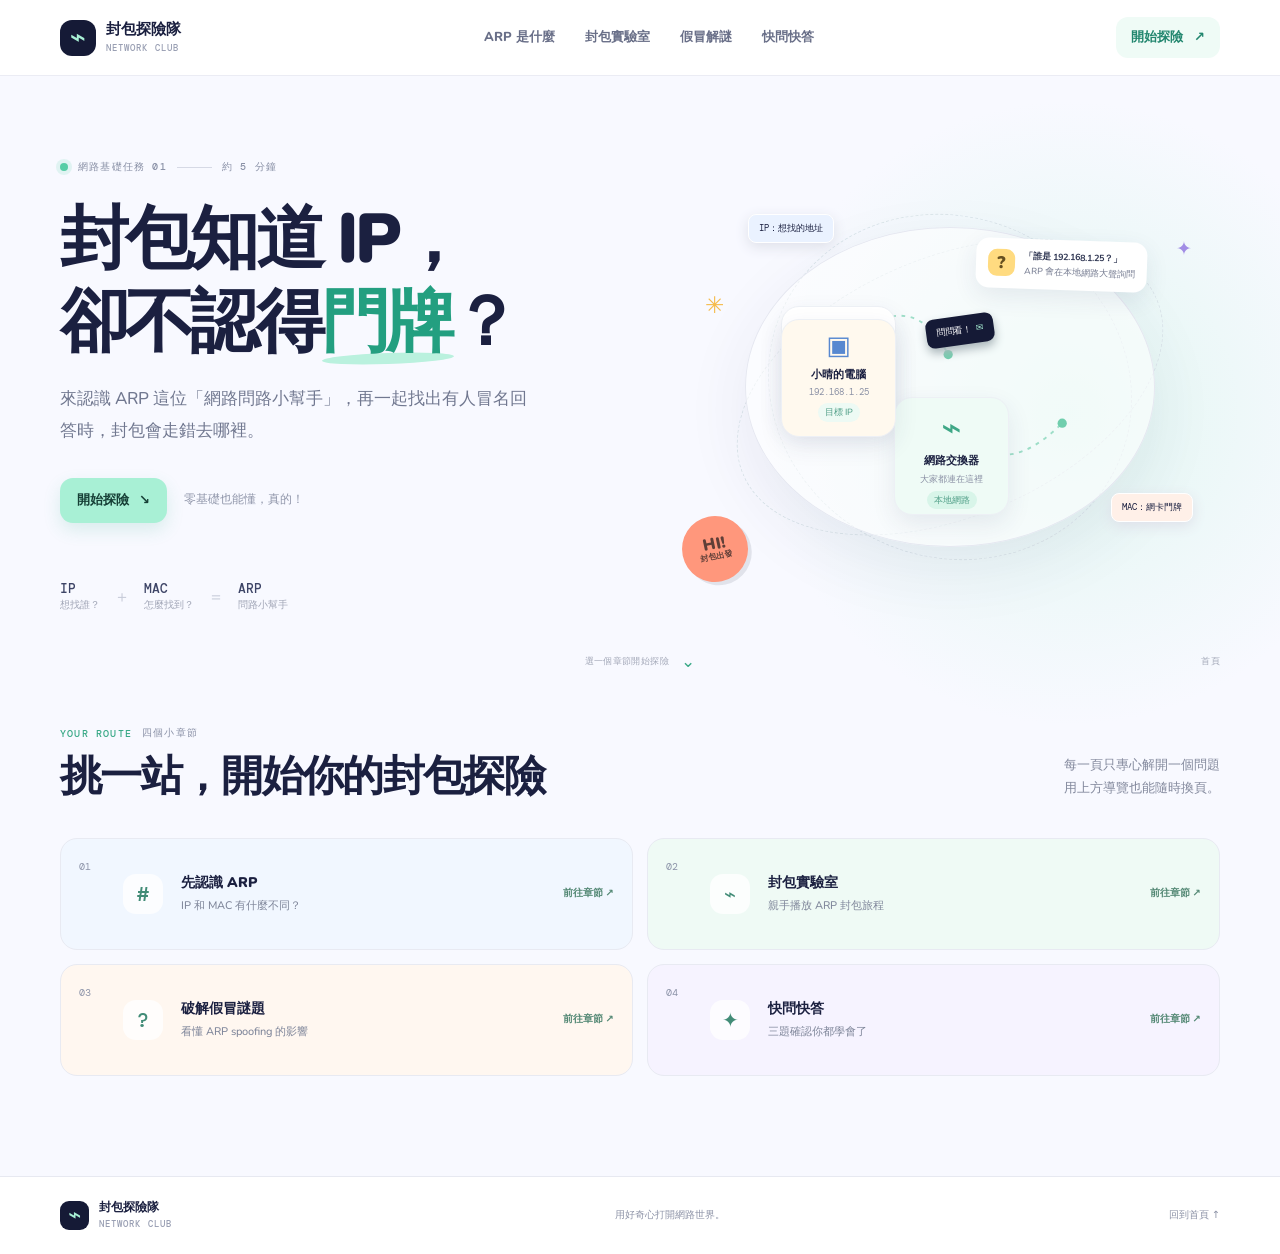
==== commit d722ffe5: "Split ARP lessons into separate pages" ====
--- a/index.html
+++ b/index.html
@@ -5,30 +5,24 @@
   <meta name="viewport" content="width=device-width, initial-scale=1">
   <meta name="theme-color" content="#151a36">
   <meta name="description" content="用生活比喻和互動封包動畫，輕鬆認識 ARP 協定與 ARP spoofing。">
-  <title>ARP 小小網路探險隊｜封包去哪裡？</title>
-  <link rel="stylesheet" href="styles.css?v=3">
-  <script src="script.js" defer></script>
+  <title>封包去哪裡？｜ARP 小小網路探險隊</title>
+  <link rel="stylesheet" href="styles.css?v=4">
+  
 </head>
 <body>
   <a class="skip-link" href="#main">跳到主要內容</a>
   <header class="topbar">
-    <a class="brand" href="#top" aria-label="ARP 小小網路探險隊首頁">
-      <span class="brand-mark" aria-hidden="true">⌁</span>
-      <span>封包探險隊 <small>NETWORK CLUB</small></span>
-    </a>
-    <nav aria-label="主要導覽">
-      <a href="#what">ARP 是什麼</a><a href="#lab">封包實驗室</a><a href="#spoof">假冒解謎</a><a href="#quiz">快問快答</a>
-    </nav>
-    <a class="nav-cta" href="#lab">開始探險 <span aria-hidden="true">↘</span></a>
+    <a class="brand" href="index.html" aria-label="ARP 小小網路探險隊首頁"><span class="brand-mark" aria-hidden="true">⌁</span><span>封包探險隊 <small>NETWORK CLUB</small></span></a>
+    <nav aria-label="主要導覽"><a href="arp.html">ARP 是什麼</a><a href="lab.html">封包實驗室</a><a href="spoof.html">假冒解謎</a><a href="quiz.html">快問快答</a></nav>
+    <a class="nav-cta" href="arp.html">開始探險 <span aria-hidden="true">↗</span></a>
   </header>
-
   <main id="main">
     <section class="hero section-wrap" id="top">
       <div class="hero-copy">
         <div class="eyebrow"><span class="live-dot"></span> 網路基礎任務 01 <span class="eyebrow-line"></span> 約 5 分鐘</div>
         <h1>封包知道 IP，<br>卻不認得<span class="highlight">門牌</span>？</h1>
         <p class="hero-lede">來認識 ARP 這位「網路問路小幫手」，再一起找出有人冒名回答時，封包會走錯去哪裡。</p>
-        <div class="hero-actions"><a class="button button-mint" href="#what">開始探險 <span aria-hidden="true">↘</span></a><span class="hero-note">零基礎也能懂，真的！</span></div>
+        <div class="hero-actions"><a class="button button-mint" href="arp.html">開始探險 <span aria-hidden="true">↘</span></a><span class="hero-note">零基礎也能懂，真的！</span></div>
         <div class="hero-stats"><div><strong>IP</strong><span>想找誰？</span></div><b aria-hidden="true">＋</b><div><strong>MAC</strong><span>怎麼找到？</span></div><b aria-hidden="true">＝</b><div><strong>ARP</strong><span>問路小幫手</span></div></div>
       </div>
       <div class="hero-art" aria-label="兩台電腦透過網路交換封包的插畫">
@@ -45,65 +39,19 @@
         </div>
         <div class="art-sticker">HI!<small>封包出發</small></div>
       </div>
-      <div class="hero-bottom"><span>往下滑，探索封包旅程</span><span class="scroll-mark" aria-hidden="true">⌄</span><span>01 / 04</span></div>
+      <div class="hero-bottom"><span>選一個章節開始探險</span><span class="scroll-mark" aria-hidden="true">⌄</span><span>首頁</span></div>
     </section>
-
-    <section class="section-wrap section-pad" id="what">
-      <div class="section-heading"><div><div class="eyebrow"><span class="eyebrow-number">01</span> THE INTRODUCTION</div><h2>先認識兩種「地址」</h2></div><p>想像你要把信送到同學手上<br>會需要知道兩件事。</p></div>
-      <div class="address-grid">
-        <article class="address-card ip-card"><div class="card-top"><span class="pill pill-blue">網路層 · IP</span><span class="card-doodle">✳</span></div><div class="address-symbol">#<span>IP</span></div><h3>你想找哪個地方？</h3><p>像通訊錄上的地址，幫忙指出網路中的目標，例如 <code>192.168.1.25</code>。</p><div class="address-example"><span>目的地地址</span><strong>192.168.1.25</strong></div></article>
-        <article class="address-card mac-card"><div class="card-top"><span class="pill pill-orange">網路卡 · MAC</span><span class="card-doodle">✦</span></div><div class="address-symbol symbol-mac">▦<span>MAC</span></div><h3>要把資料交給誰？</h3><p>網路卡的辨識碼，像大樓裡真正的門牌，例如 <code>AA:BB:CC:11:22:25</code>。</p><div class="address-example"><span>網卡門牌</span><strong>AA:BB:CC:11:22:25</strong></div></article>
-        <div class="arp-bridge"><span>ARP</span><b>幫你把 IP 問成 MAC</b><small>就像查地址對照表</small></div>
-      </div>
-      <div class="note-strip"><span class="note-icon">i</span><p><b>小提醒</b> ARP 通常用在同一個區域網路內，幫忙查詢 IPv4 位址對應的 MAC 位址。要傳到遠方網路時，電腦通常會先找「路由器」的 MAC。</p></div>
-    </section>
-
-    <section class="lab-section" id="lab">
-      <div class="section-wrap section-pad">
-        <div class="section-heading light-heading"><div><div class="eyebrow"><span class="eyebrow-number">02</span> PACKET LAB</div><h2>封包實驗室</h2></div><p>按下按鈕，一步步看看 ARP<br>怎麼幫小安找到小晴。</p></div>
-        <div class="lab-toolbar"><div class="scenario-switch" role="group" aria-label="選擇封包情境"><button class="scenario-button is-active" data-scenario="normal" aria-pressed="true">☀ 正常查詢</button><button class="scenario-button" data-scenario="spoof" aria-pressed="false">⚠ 有人假冒</button></div><div class="lab-status"><span class="status-led"></span><span id="lab-status-text">模擬準備就緒</span><span class="demo-tag">教學模擬</span></div></div>
-        <div class="lab-frame">
-          <div class="topology" id="topology" aria-label="封包傳遞拓樸圖">
-            <div class="topology-label">本地網路 <span>192.168.1.0 / 24</span></div>
-            <svg class="topology-lines" viewBox="0 0 900 310" preserveAspectRatio="none" aria-hidden="true"><path d="M145 142 L420 142 L744 142" class="wire"/><path d="M420 142 L420 254" class="wire"/><path d="M145 142 L420 142 L744 142" class="wire wire-active" id="flow-line"/></svg>
-            <div class="device device-you"><div class="device-avatar avatar-you">安</div><b>小安的電腦</b><span>192.168.1.12</span><code>MAC · AA:12</code></div>
-            <div class="device device-switch"><div class="switch-glyph"><i></i><i></i><i></i><i></i></div><b>網路交換器</b><span>本地網路中心</span></div>
-            <div class="device device-target"><div class="device-avatar avatar-target">晴</div><b>小晴的電腦</b><span>192.168.1.25</span><code>MAC · BB:25</code></div>
-            <div class="device device-rogue" id="rogue-device"><div class="device-avatar avatar-rogue">?</div><b>陌生裝置</b><span>冒充小晴的 IP</span><code>MAC · CC:99</code></div>
-            <div class="packet-bubble" id="packet-bubble" aria-hidden="true">⌁</div>
-            <div class="network-cloud">LOCAL<br>LAN</div>
-          </div>
-          <div class="lab-bottom">
-            <div class="step-copy" aria-live="polite"><span class="step-counter" id="step-counter">STEP 0 / 4</span><h3 id="step-title">準備出發了嗎？</h3><p id="step-description">小安要傳訊息給小晴，先看看自己的 ARP 對照表有沒有小晴的 MAC。</p></div>
-            <div class="packet-inspector"><div class="inspector-title"><span>📦</span> 現在這個封包在說……</div><div class="inspector-fields"><div><small>種類</small><b id="packet-kind">尚未送出</b></div><div><small>詢問 / 回覆</small><b id="packet-sender">—</b></div><div><small>目標 IP</small><b id="packet-target">192.168.1.25</b></div></div><p id="packet-aside">等等看看封包裡有哪些資訊。</p></div>
-          </div>
-          <div class="lab-controls"><button class="button button-ghost" id="reset-button">⟲ 重來</button><div class="progress-track" aria-label="模擬進度"><span id="progress-fill"></span></div><button class="button button-ghost" id="play-button">▶ 自動播放</button><button class="button button-mint" id="next-button">送出下一個封包 <span aria-hidden="true">↗</span></button></div>
-        </div>
-        <p class="lab-footnote"><span>⌁</span> 這是瀏覽器裡的教學動畫，所有 IP 和 MAC 都是虛構的，不會對真實網路送出封包。</p>
+    <section class="section-wrap section-pad lessons-section" aria-labelledby="lessons-title">
+      <div class="section-heading"><div><div class="eyebrow"><span class="eyebrow-number">YOUR ROUTE</span> 四個小章節</div><h2 id="lessons-title">挑一站，開始你的封包探險</h2></div><p>每一頁只專心解開一個問題<br>用上方導覽也能隨時換頁。</p></div>
+      <div class="lesson-grid">
+        <a class="lesson-card lesson-blue" href="arp.html"><span class="lesson-number">01</span><span class="lesson-icon">#</span><span class="lesson-copy"><b>先認識 ARP</b><small>IP 和 MAC 有什麼不同？</small></span><span class="lesson-open">前往章節 ↗</span></a>
+        <a class="lesson-card lesson-green" href="lab.html"><span class="lesson-number">02</span><span class="lesson-icon">⌁</span><span class="lesson-copy"><b>封包實驗室</b><small>親手播放 ARP 封包旅程</small></span><span class="lesson-open">前往章節 ↗</span></a>
+        <a class="lesson-card lesson-orange" href="spoof.html"><span class="lesson-number">03</span><span class="lesson-icon">?</span><span class="lesson-copy"><b>破解假冒謎題</b><small>看懂 ARP spoofing 的影響</small></span><span class="lesson-open">前往章節 ↗</span></a>
+        <a class="lesson-card lesson-purple" href="quiz.html"><span class="lesson-number">04</span><span class="lesson-icon">✦</span><span class="lesson-copy"><b>快問快答</b><small>三題確認你都學會了</small></span><span class="lesson-open">前往章節 ↗</span></a>
       </div>
     </section>
-
-    <section class="section-wrap section-pad" id="spoof">
-      <div class="section-heading"><div><div class="eyebrow"><span class="eyebrow-number">03</span> THE MYSTERY</div><h2>等等，這位同學是誰？</h2></div><p>ARP 本身不會先檢查回覆的人<br>是不是本人，可能有人趁機冒充。</p></div>
-      <div class="mystery-grid">
-        <div class="mystery-visual"><div class="mystery-card"><div class="speech speech-real">「我是 192.168.1.25，<br>我的 MAC 是 BB:25！」<span>小晴</span></div><div class="speech speech-fake">「我也是 192.168.1.25，<br>MAC 是 CC:99 喔！」<span>陌生裝置</span></div><div class="mini-computer">安</div><div class="mini-gate">交換器</div><div class="mystery-arrow arrow-one">→</div><div class="mystery-arrow arrow-two">↗</div><div class="question-mark">?</div></div><div class="mystery-stamp">誰說的<br>才是真的？</div></div>
-        <div class="mystery-copy"><span class="pill pill-orange">ARP SPOOFING · ARP 欺騙</span><h3>有人謊報 IP 與 MAC 的配對</h3><p>冒充者送出假的 ARP 訊息，讓小安把「小晴的 IP」記成「陌生裝置的 MAC」。這種錯誤記錄叫做 <b>ARP 快取污染</b>。</p><div class="result-box"><div class="result-icon">↳</div><div><b>接下來可能發生什麼？</b><span>資料可能先跑到冒充者那裡，被攔下或造成連線中斷。若其他安全條件也不足，才可能進一步被讀取或竄改。</span></div></div><div class="remember-chip">🧠 記住：被騙的是「IP 對 MAC 的對照表」</div></div>
-      </div>
-      <div class="defense-panel"><div class="defense-icon">🛡</div><div><span class="eyebrow">DEFENSE SQUAD</span><h3>網路管理員有防護招式</h3><p>交換器可以用 <b>Dynamic ARP Inspection（DAI）</b> 檢查 ARP 訊息中的 IP/MAC 配對，和已知的裝置資料比對，擋下不合理的回覆。連線時也要留意奇怪的安全警告，使用 HTTPS 網站。</p></div><div class="shield-mark">OK!</div></div>
-    </section>
-
-    <section class="quiz-section" id="quiz">
-      <div class="section-wrap section-pad">
-        <div class="section-heading"><div><div class="eyebrow"><span class="eyebrow-number">04</span> QUICK CHECK</div><h2>小小探險家，換你出題！</h2></div><p>三題就好，答錯也沒關係<br>點選答案就會看到解析。</p></div>
-        <div class="quiz-card" id="quiz-card"><div class="quiz-progress"><span id="quiz-count">問題 1 / 3</span><div class="quiz-dots"><i class="current"></i><i></i><i></i></div></div><h3 id="quiz-question">ARP 主要幫忙查出哪兩種地址的對照？</h3><div class="quiz-options" id="quiz-options"></div><div class="quiz-feedback" id="quiz-feedback" aria-live="polite" hidden></div><button class="button button-mint quiz-next" id="quiz-next" hidden>下一題 <span aria-hidden="true">↗</span></button></div>
-      </div>
-    </section>
-
-    <section class="source-section section-wrap">
-      <div><div class="eyebrow"><span class="eyebrow-number">✦</span> KEEP EXPLORING</div><h2>想知道更多？</h2><p>這裡是我們整理內容時參考的資料。</p></div>
-      <div class="source-links"><a href="https://datatracker.ietf.org/doc/html/rfc826" target="_blank" rel="noreferrer"><span>RFC 826</span><b>ARP 原始技術文件 ↗</b></a><a href="https://www.cisco.com/c/en/us/td/docs/switches/lan/catalyst9600/software/release/17-13/configuration_guide/sec/b_1713_sec_9600_cg/configuring_dynamic_arp_inspection.html" target="_blank" rel="noreferrer"><span>CISCO GUIDE</span><b>Dynamic ARP Inspection ↗</b></a></div>
-    </section>
+    
   </main>
-  <footer class="footer"><a class="brand" href="#top"><span class="brand-mark">⌁</span><span>封包探險隊 <small>NETWORK CLUB</small></span></a><span>用好奇心打開網路世界。</span><a href="#top">回到最上面 ↑</a></footer>
+  <footer class="footer"><a class="brand" href="index.html"><span class="brand-mark" aria-hidden="true">⌁</span><span>封包探險隊 <small>NETWORK CLUB</small></span></a><span>用好奇心打開網路世界。</span><a href="index.html">回到首頁 ↑</a></footer>
 </body>
 </html>
--- a/styles.css
+++ b/styles.css
@@ -7,3 +7,20 @@
 @media(max-width:680px){html{scroll-padding-top:67px}.topbar{height:64px;padding-inline:18px}.topbar nav{display:none}.nav-cta{font-size:11px;padding:9px 11px}.brand{font-size:13px}.brand-mark{width:32px;height:32px}.section-wrap{width:calc(100% - 36px)}.section-pad{padding-block:69px}.hero{display:flex;flex-direction:column;align-items:flex-start;gap:0;padding-top:55px;min-height:auto}.hero h1{font-size:clamp(42px,12vw,62px);margin-top:20px}.hero-lede{font-size:15px}.hero-art{width:100%;height:350px;transform:scale(.83);transform-origin:top center;margin-top:25px;margin-bottom:-30px}.hero-stats{margin-top:39px}.hero-bottom{width:100%;padding:10px 0 20px}.hero-bottom span:last-child{right:0}.section-heading{align-items:flex-start;flex-direction:column;gap:14px;margin-bottom:25px}.section-heading h2{font-size:31px}.section-heading>p br{display:none}.address-grid{grid-template-columns:1fr;grid-template-rows:auto 88px auto;gap:12px;padding-bottom:0}.ip-card{grid-column:1;grid-row:1}.arp-bridge{grid-column:1;grid-row:2;width:82px;height:82px}.mac-card{grid-column:1;grid-row:3}.address-card{min-height:265px;padding:19px 20px}.arp-bridge{transform:none;border:0}.arp-bridge span{font-size:19px}.arp-bridge b{font-size:8px}.arp-bridge small{font-size:7px}.note-strip{align-items:flex-start}.lab-toolbar{align-items:flex-start;flex-direction:column;gap:11px}.lab-status{margin-left:2px}.lab-frame{padding:10px 10px 0}.topology{height:330px}.device{width:106px;min-height:100px;padding:8px 4px}.device-you{left:3%;top:83px}.device-target{right:3%;top:83px}.device-switch,.device-rogue{left:calc(50% - 53px)}.device-switch{top:83px}.device-rogue{bottom:9px}.topology-lines{height:100%}.topology-lines .wire{vector-effect:non-scaling-stroke}.packet-bubble{top:125px}.lab-bottom{grid-template-columns:1fr;gap:11px;padding:17px 3px}.inspector-fields b{font-size:8px}.lab-controls{gap:6px;flex-wrap:wrap;padding:11px 2px}.lab-controls .progress-track{order:3;flex-basis:100%;margin:3px}.lab-controls button{flex:1;padding-inline:8px}.lab-controls .button-mint{flex:1.2}.lab-footnote{line-height:1.7}.mystery-grid{grid-template-columns:1fr;gap:22px}.mystery-visual{height:280px}.mystery-card{height:220px}.mystery-copy h3{font-size:21px}.defense-panel{padding:16px;gap:12px;align-items:flex-start}.defense-icon{flex-basis:41px;height:41px;font-size:23px}.shield-mark{position:absolute;right:10px;top:12px}.defense-panel h3{padding-right:45px}.quiz-card{padding:20px 17px}.quiz-card h3{font-size:15px}.source-section{padding-block:60px}.source-links{flex-direction:column}.source-links a{min-width:0}.footer{padding-inline:18px;gap:10px;flex-wrap:wrap}.footer>span{display:none}}
 @media(max-width:380px){.hero-art{transform:scale(.72);height:300px;margin-top:10px;margin-bottom:-30px}.hero-stats{gap:9px}.hero-stats strong{font-size:11px}.hero-stats span{font-size:9px}.lab-controls .button{font-size:9px}.network-map{transform:scale(.9)}}
 @media(prefers-reduced-motion:reduce){*,*::before,*::after{scroll-behavior:auto!important;animation-duration:.01ms!important;animation-iteration-count:1!important;transition-duration:.01ms!important}}
+
+.topbar nav a[aria-current="page"]{color:#239f80;position:relative}
+.topbar nav a[aria-current="page"]:after{content:"";position:absolute;left:0;right:0;bottom:-8px;height:2px;background:#65c8a7;border-radius:3px}
+.lessons-section{padding-top:30px}
+.lesson-grid{display:grid;grid-template-columns:repeat(2,minmax(0,1fr));gap:14px}
+.lesson-card{min-height:112px;display:grid;grid-template-columns:32px 46px minmax(0,1fr) auto;gap:12px;align-items:center;padding:17px 18px;border:1px solid #e8eaf2;border-radius:17px;background:white;transition:transform .2s,box-shadow .2s,border-color .2s}
+.lesson-card:hover{transform:translateY(-3px);box-shadow:0 12px 24px rgba(38,46,90,.09);border-color:#d6dbea}
+.lesson-blue{background:#f1f7ff}.lesson-green{background:#effaf5}.lesson-orange{background:#fff7f0}.lesson-purple{background:#f6f3ff}
+.lesson-number{font:10px var(--mono);color:#8c93a8;align-self:start;padding-top:4px}
+.lesson-icon{width:40px;height:40px;display:grid;place-items:center;border-radius:13px;background:rgba(255,255,255,.8);font:500 20px var(--mono);color:#428c77}
+.lesson-copy{display:flex;flex-direction:column;gap:3px}.lesson-copy b{font-size:14px;font-weight:900}.lesson-copy small{font-size:11px;color:#7f869a}
+.lesson-open{font-size:10px;font-weight:900;color:#528773;white-space:nowrap}
+.page-switch{display:flex;justify-content:space-between;align-items:center;gap:16px;margin-block:0 78px}
+.page-switch-link{min-width:150px;display:flex;flex-direction:column;gap:2px;padding:12px 15px;background:#fff;border:1px solid #e7e9f1;border-radius:12px;transition:transform .2s,border-color .2s}
+.page-switch-link:hover{transform:translateY(-2px);border-color:#93d8bb}.page-switch-link small{font-size:9px;color:#9298ab}.page-switch-link b{font-size:12px}.page-switch-next{text-align:right}.page-switch-count{font:9px var(--mono);color:#999fb1}
+@media(max-width:680px){.topbar{height:auto;min-height:92px;padding:9px 18px 7px;display:grid;grid-template-columns:minmax(0,1fr) auto;row-gap:8px}.topbar nav{grid-column:1/-1;display:flex;gap:20px;overflow-x:auto;white-space:nowrap;scrollbar-width:none;padding:1px 0 5px;font-size:11px}.topbar nav::-webkit-scrollbar{display:none}.topbar nav a[aria-current="page"]:after{bottom:-4px}.nav-cta{font-size:10px;padding:8px 10px}.lesson-grid{grid-template-columns:1fr;gap:10px}.lesson-card{grid-template-columns:24px 40px minmax(0,1fr) auto;gap:9px;min-height:88px;padding:12px}.lesson-icon{width:36px;height:36px}.lesson-copy b{font-size:12px}.lesson-copy small{font-size:10px}.lesson-open{font-size:9px}.page-switch{gap:8px;margin-bottom:54px}.page-switch-link{min-width:0;flex:1;padding:10px}.page-switch-link b{font-size:10px}.page-switch-count{font-size:8px}}
+@media(max-width:380px){.topbar nav{gap:15px}.lesson-card{grid-template-columns:20px 34px minmax(0,1fr) auto;gap:7px;padding:10px}.lesson-icon{width:32px;height:32px}.lesson-open{font-size:8px}}
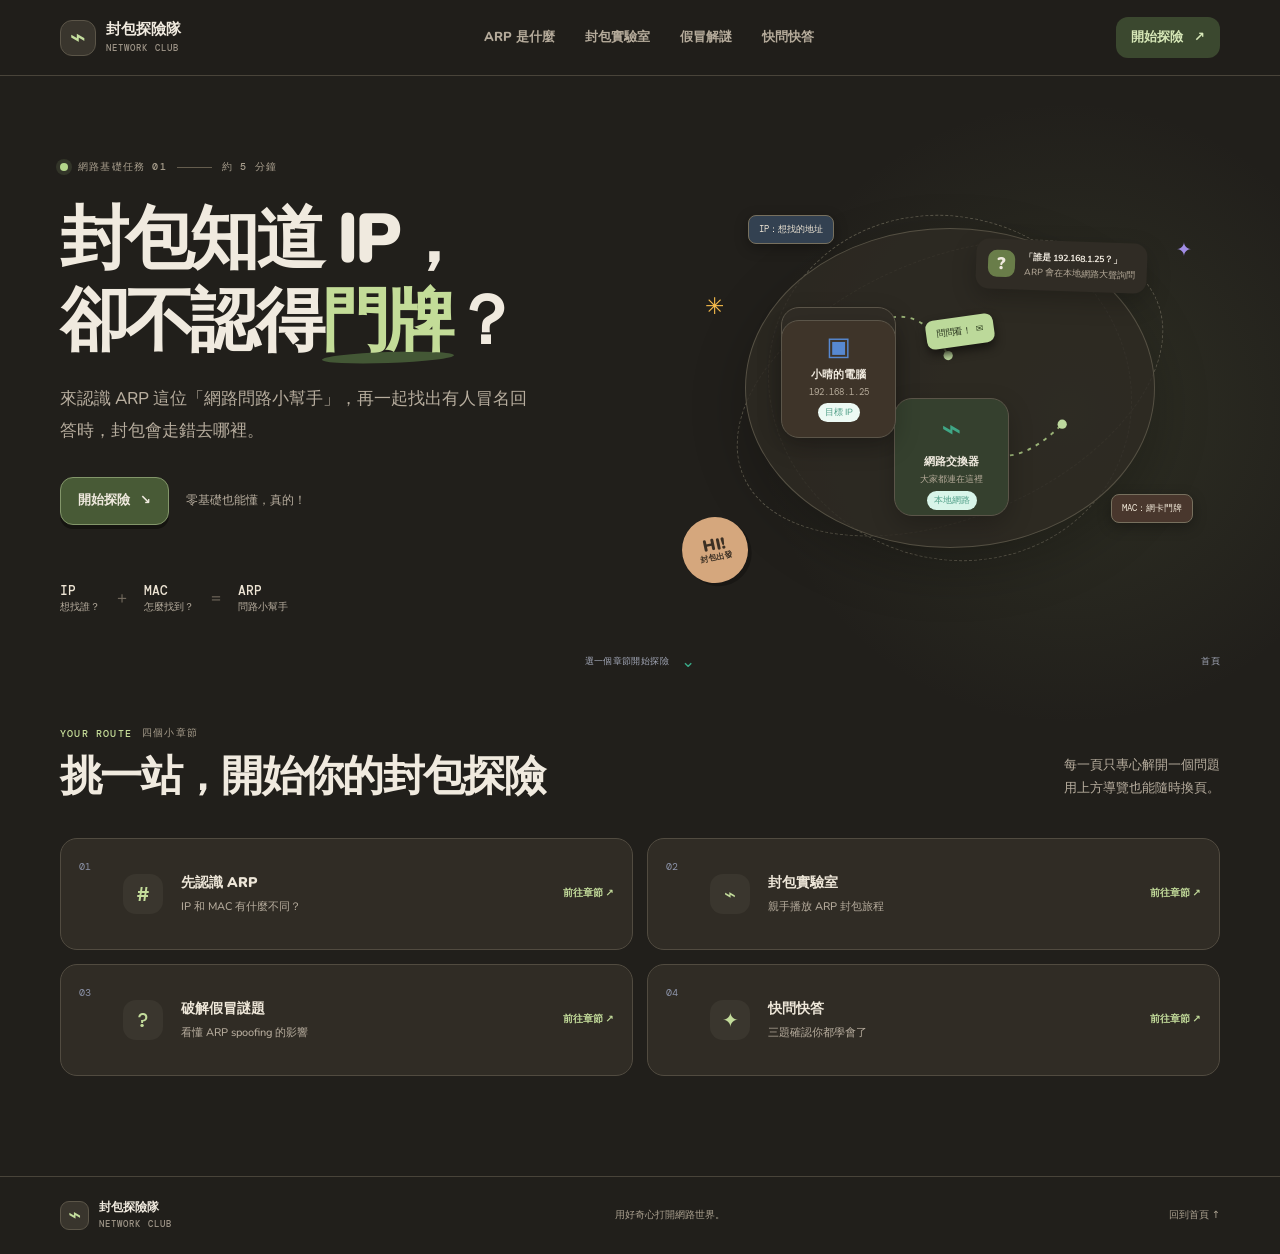
==== commit 69f17d40: "Refresh ARP lessons as a dark course workspace" ====
--- a/index.html
+++ b/index.html
@@ -3,10 +3,10 @@
 <head>
   <meta charset="utf-8">
   <meta name="viewport" content="width=device-width, initial-scale=1">
-  <meta name="theme-color" content="#151a36">
+  <meta name="theme-color" content="#211f1b">
   <meta name="description" content="用生活比喻和互動封包動畫，輕鬆認識 ARP 協定與 ARP spoofing。">
   <title>封包去哪裡？｜ARP 小小網路探險隊</title>
-  <link rel="stylesheet" href="styles.css?v=4">
+  <link rel="stylesheet" href="styles.css?v=5">
   
 </head>
 <body>
--- a/styles.css
+++ b/styles.css
@@ -24,3 +24,67 @@
 .page-switch-link:hover{transform:translateY(-2px);border-color:#93d8bb}.page-switch-link small{font-size:9px;color:#9298ab}.page-switch-link b{font-size:12px}.page-switch-next{text-align:right}.page-switch-count{font:9px var(--mono);color:#999fb1}
 @media(max-width:680px){.topbar{height:auto;min-height:92px;padding:9px 18px 7px;display:grid;grid-template-columns:minmax(0,1fr) auto;row-gap:8px}.topbar nav{grid-column:1/-1;display:flex;gap:20px;overflow-x:auto;white-space:nowrap;scrollbar-width:none;padding:1px 0 5px;font-size:11px}.topbar nav::-webkit-scrollbar{display:none}.topbar nav a[aria-current="page"]:after{bottom:-4px}.nav-cta{font-size:10px;padding:8px 10px}.lesson-grid{grid-template-columns:1fr;gap:10px}.lesson-card{grid-template-columns:24px 40px minmax(0,1fr) auto;gap:9px;min-height:88px;padding:12px}.lesson-icon{width:36px;height:36px}.lesson-copy b{font-size:12px}.lesson-copy small{font-size:10px}.lesson-open{font-size:9px}.page-switch{gap:8px;margin-bottom:54px}.page-switch-link{min-width:0;flex:1;padding:10px}.page-switch-link b{font-size:10px}.page-switch-count{font-size:8px}}
 @media(max-width:380px){.topbar nav{gap:15px}.lesson-card{grid-template-columns:20px 34px minmax(0,1fr) auto;gap:7px;padding:10px}.lesson-icon{width:32px;height:32px}.lesson-open{font-size:8px}}
+
+/* ARP learning desk: a warm, dark course workspace inspired by the supplied reference. */
+:root{--ink:#f0eadf;--muted:#b8ae9f;--night:#211f1b;--night2:#2c2923;--mint:#bdd99e;--mint-deep:#78934e;--blue:#b4c9db;--coral:#e99d7e;--yellow:#e8c985;--lav:#c8b7dd;--paper:#211f1b;--line:#49443a;--radius:20px}
+body{background:#211f1b;color:#eee7d9}
+.topbar{background:rgba(33,31,27,.96);border-bottom:1px solid #49443a;backdrop-filter:blur(14px)}
+.brand{color:#f0eadf}.brand small{color:#9d9487}.brand-mark{background:#39352d;color:#c4de9e;border:1px solid #5b5548}
+.topbar nav{color:#b5ab9b}.topbar nav a:hover,.topbar nav a[aria-current="page"]{color:#c7dc9b}.topbar nav a[aria-current="page"]:after{background:#a8c77a}
+.nav-cta{background:#3b482f;color:#d7e8b8}.nav-cta:hover{background:#4a5b39}
+.hero{color:#f0eadf}.hero:before{background:radial-gradient(circle,rgba(132,151,91,.14),rgba(33,31,27,0) 68%)}
+.hero-lede,.section-heading>p,.hero-note,.hero-stats span{color:#b7ad9e}.hero-stats strong{color:#ede4d4}.hero-stats>b{color:#786f62}
+.highlight{color:#c3dc98}.highlight:after{background:#435735}
+.button-mint{background:#485a36;color:#f0eadf;box-shadow:0 4px 0 #151410;border:1px solid #83966a}.button-mint:hover{background:#5a7044}
+.network-map{background:rgba(46,42,35,.84);border-color:#555043;box-shadow:0 20px 55px rgba(0,0,0,.24)}
+.art-orbit{border-color:#5b574a}.map-lines path{stroke:#99b276}.map-lines circle{fill:#bdd99e}
+.network-node,.art-caption{background:#302c25;border-color:#5b5549;color:#ece5d8;box-shadow:0 9px 25px rgba(0,0,0,.22)}
+.network-node small,.art-caption{color:#b5aa99}.network-node strong,.art-caption b{color:#f0eadf}.router-node{background:#35402e}.target-node{background:#3e3429}
+.hero-packet{background:#bcd99a;color:#28331d;box-shadow:0 5px 10px #171511}.hero-packet span{color:#314322}
+.floating-tag{border-color:#77705e;box-shadow:0 4px 14px rgba(0,0,0,.3);color:#eee5d5}.tag-ip{background:#334151}.tag-mac{background:#49372d}.caption-icon{background:#697d49;color:#f0eadf}.art-sticker{background:#d5a77d;color:#3c3024;box-shadow:3px 4px 0 rgba(0,0,0,.25)}
+.eyebrow{color:#a89e8d}.eyebrow-number{color:#c5dc98}.eyebrow-line{background:#655d4e}.live-dot{background:#b3d58a;box-shadow:0 0 0 4px rgba(179,213,138,.12)}
+.section-heading h2,.source-section h2{color:#f0eadf}
+.address-card{background:#302c25;border-color:#514b40;color:#eee7d9;box-shadow:0 10px 26px rgba(0,0,0,.14)}
+.ip-card{background:#303640}.mac-card{background:#3a3028}.pill-blue{background:#3e4c58;color:#d3e0e8}.pill-orange{background:#4d392d;color:#efc3a5}
+.address-card p{color:#c1b7a7}.address-card code{background:#24221e;color:#d2d4b7}.address-example{border-color:#625b4e;color:#aaa090}.address-example strong{color:#e6d9bd}
+.arp-bridge{background:#52683d;color:#f2ecdF;box-shadow:0 6px 0 #171511;border:1px solid #91a76d}.arp-bridge span{color:#d7e9b5}.arp-bridge small{color:#d3cbb9}
+.note-strip{background:#3b3d2c;border:1px solid #5d6140}.note-strip p{color:#d3cbb8}.note-strip b{color:#edf0d6}.note-icon{background:#667949;color:#f5f0e4}
+.lab-section{background:#211f1b;color:#f0eadf}.lab-section:before{background:radial-gradient(ellipse at 13% 2%,rgba(164,181,122,.11),transparent 40%),radial-gradient(ellipse at 90% 83%,rgba(191,154,108,.08),transparent 35%)}
+.light-heading .eyebrow{color:#b4aa99}.light-heading h2{color:#f0eadf}.light-heading>p{color:#b7ad9e}
+.lab-toolbar{margin-bottom:14px}.scenario-switch{border-color:#595244;background:#292620}.scenario-button{color:#c0b6a6}.scenario-button.is-active{background:#455438;color:#eef0df;box-shadow:0 2px 7px #171511}.scenario-button[data-scenario="spoof"].is-active{background:#593a33;color:#ffd6c4}
+.lab-status{color:#c8bdab}.status-led{background:#bdd99e}.demo-tag{color:#d1c7b4;background:#39352c}
+.lab-frame{display:grid;grid-template-columns:minmax(0,1.6fr) minmax(320px,.76fr);gap:18px;padding:16px;background:#292620;border:1px solid #4d473c;border-radius:20px;box-shadow:0 18px 45px rgba(0,0,0,.26)}
+.topology{height:min(62vh,540px);min-height:430px;border:1px solid #4b463b;border-radius:15px;background-color:#25231e;background-image:linear-gradient(45deg,rgba(190,177,151,.075) 1px,transparent 1px),linear-gradient(-45deg,rgba(190,177,151,.075) 1px,transparent 1px);background-size:28px 28px}
+.device-you,.device-switch,.device-target{top:calc(46% - 57px)}
+.topology-label{color:#ddd3c1}.topology-label span{color:#aaa08f}.wire{stroke:#5c5649}.wire-active{stroke:#bfd99c}
+.device{background:#342f27;border-color:#5c5547;color:#eee7d9;box-shadow:0 8px 17px rgba(0,0,0,.26)}.device>span{color:#c1b6a4}.device code{color:#c7dc9b}.device-switch{background:#394331;border-color:#647452}.switch-glyph{background:#c4d5a2}.switch-glyph i{background:#546c37}.avatar-rogue{background:#533833;color:#ffc1a5}
+.network-cloud{border-color:#595244;color:#b4aa99}.packet-bubble{background:#c5dc9f;color:#27301f}.packet-bubble.fake{background:#e99d7e;color:#442b23}
+.topology.scenario-spoof .device-rogue{border-color:#bd7868;background:#42302c;box-shadow:0 0 0 5px rgba(233,157,126,.1)}.topology.scenario-spoof .device-rogue:after{color:#ffc1a5}
+.device.is-active{border-color:#c3dd9d;box-shadow:0 0 0 4px rgba(195,221,157,.14)}.topology.scenario-spoof .device-rogue.is-active{border-color:#e99d7e;box-shadow:0 0 0 4px rgba(233,157,126,.16)}
+.lab-lesson-panel{display:flex;flex-direction:column;gap:17px;padding:13px 11px 8px}.lesson-panel-top,.sidebar-step{display:flex;align-items:center;justify-content:space-between;font:500 13px var(--mono);letter-spacing:.05em;color:#ede4d4}.tip-pill{display:inline-flex;padding:5px 11px;background:#344050;border:1px solid #697d92;border-radius:30px;color:#d3e0e8;font-size:10px;font-weight:800;letter-spacing:0}
+.step-counter{color:#d1e3ae}.step-copy h3{font-size:clamp(21px,2vw,29px);line-height:1.35;margin:0 0 8px;color:#f3eadb}.step-copy p{max-width:none;font-size:14px;line-height:1.9;color:#c3b9aa}
+.packet-inspector{background:#332f27;border:1px solid #565042;border-radius:13px;padding:14px}.inspector-title{font-size:12px;color:#f0e8d9}.inspector-fields{border-color:#575143}.inspector-fields small{color:#aaa08f}.inspector-fields b{color:#f0e8d9}.packet-inspector>p{color:#c4b9a7;font-size:12px;line-height:1.8}
+.lab-learning{display:grid;gap:8px;padding:0 2px;color:#c6bdad;font-size:12px}.lab-learning>b{color:#a89e8d;font-size:11px;margin-bottom:2px}.lab-learning span{display:flex;align-items:center;gap:9px}.lab-learning span:first-of-type{color:#d5e4b9}.lab-learning span::first-letter{color:#c2df9b}
+.lab-controls{margin-top:auto;display:grid;gap:11px;padding:0}.progress-track{height:6px;background:#484337}.progress-track span{background:#b7d28e}.lab-control-buttons{display:flex;gap:9px}.lab-controls .button{padding:11px 13px}.lab-control-buttons .button{flex:1}.button-ghost{background:#332f28;border:1px solid #716957;color:#ebe2d2;box-shadow:0 3px 0 #171511}.button-ghost:hover{background:#403a30}.lab-controls>.button-mint{width:100%;min-height:48px}
+.lab-footnote{color:#a89e8e;font-size:11px}.lab-footnote span{color:#c7dc9b}
+.quiz-section{background:#211f1b}.quiz-card{background:#2d2923;border-color:#514b40;color:#f0eadf;box-shadow:0 12px 30px rgba(0,0,0,.2)}.quiz-progress{color:#bbb09f}.quiz-dots i{background:#5a5347}.quiz-dots i.current{background:#c2dc9a}.quiz-option{background:#38332b;border-color:#5b5448;color:#dfd5c4}.quiz-option:hover:not(:disabled){border-color:#a7bf80;background:#413d30}.quiz-option.correct{border-color:#829e61;background:#3d4a31;color:#e1edc8}.quiz-option.incorrect{border-color:#ba7963;background:#4b332c;color:#f4c8b2}.quiz-feedback{background:#3d402f;color:#e1dfc8}
+.mystery-card,.defense-panel{background:#302c25;border-color:#544e42;color:#eee7d9}.mystery-copy h3,.defense-panel h3{color:#f0eadf}.mystery-copy p,.defense-panel p{color:#c2b8a8}.speech-real{background:#3d4934;color:#e2ebd1}.speech-fake{background:#50362f;color:#f5c4ad}.result-box{background:#3c372e;color:#e9dfcd}.result-box span{color:#c3b9a8}.remember-chip{background:#4b402a;color:#ecd79f}.defense-icon{background:#455438;color:#d9e9b9}.shield-mark{background:#485a36;color:#e4edce}
+.mystery-visual{background:#292620;border-color:#514b40}.mystery-card{border-color:#5c5548}.mini-computer,.mini-gate{border-color:#655e50;box-shadow:0 4px 12px rgba(0,0,0,.26)}.mystery-stamp{background:#403849;color:#d6c6ea}
+.source-section{color:#eee7d9}.source-section p{color:#b7ad9e}.source-links a{background:#302c25;border-color:#514b40}.source-links b{color:#eee7d9}.source-links span{color:#aaa08f}.source-links a:hover{box-shadow:0 7px 18px rgba(0,0,0,.24)}
+.footer{background:#211f1b;border-color:#49443a}.footer>span,.footer>a:last-child{color:#aaa08f}
+.lesson-card{border-color:#514b40;background:#302c25;color:#eee7d9}.lesson-blue,.lesson-green,.lesson-orange,.lesson-purple{background:#302c25}.lesson-icon{background:#3a362e;color:#c3dc9b}.lesson-copy small{color:#b6ac9d}.lesson-open{color:#c3dc9b}
+.page-switch-link{background:#302c25;border-color:#514b40;color:#eee7d9}.page-switch-link small,.page-switch-count{color:#aaa08f}
+.course-lesson-page{width:min(1480px,calc(100% - 64px));padding-top:34px;padding-bottom:42px}
+.lab-section .section-pad,#spoof.section-pad,.quiz-section .section-pad{padding-top:42px;padding-bottom:54px}
+.course-workspace{display:grid;grid-template-columns:minmax(0,1.65fr) minmax(300px,.75fr);gap:22px;align-items:stretch}
+.course-canvas{position:relative;overflow:hidden;padding:31px;border:1px solid #484238;border-radius:23px;background-color:#28251f;background-image:linear-gradient(45deg,rgba(191,177,149,.06) 1px,transparent 1px),linear-gradient(-45deg,rgba(191,177,149,.06) 1px,transparent 1px);background-size:28px 28px;box-shadow:0 17px 42px rgba(0,0,0,.19)}
+.course-canvas>.section-heading{margin-bottom:25px}.course-canvas .section-heading h2{font-size:clamp(34px,4vw,52px);margin-top:8px}.course-canvas .section-heading>p{font-size:15px;color:#c0b6a5}
+.concept-stats{display:flex;gap:9px;margin-bottom:22px}.concept-stats span{display:flex;flex-direction:column;gap:2px;padding:9px 13px;background:#312d26;border:1px solid #575042;border-radius:12px;min-width:110px}.concept-stats small{color:#aaa08e;font-size:9px}.concept-stats b{color:#eee5d5;font:500 12px var(--mono)}
+.course-canvas .address-grid{grid-template-columns:minmax(0,1fr) 84px minmax(0,1fr);gap:10px;padding-bottom:0}.course-canvas .address-card{min-height:310px;padding:21px 19px;border-radius:16px;background:rgba(49,47,42,.94)}.course-canvas .address-card h3{color:#f0eadf}.course-canvas .address-symbol{margin-top:28px}.course-canvas .address-card p{font-size:13px}.course-canvas .arp-bridge{width:80px;height:80px}.course-canvas .arp-bridge span{font-size:19px}.course-canvas .arp-bridge b{font-size:8px}.course-canvas .arp-bridge small{font-size:7px}
+.course-canvas .note-strip{margin-top:15px;padding:11px 13px}.course-canvas .note-strip p{font-size:11px}
+.lesson-sidebar{display:flex;flex-direction:column;gap:17px;padding:26px 27px 20px;border:1px solid #484238;border-radius:23px;background:#28251f;box-shadow:0 17px 42px rgba(0,0,0,.18)}
+.lesson-sidebar h3{font-size:clamp(23px,2.3vw,31px);line-height:1.42;margin:0;color:#f0eadf}.lesson-sidebar>p{margin:0;color:#c5bbab;font-size:14px;line-height:1.95}.sidebar-tip{display:flex;gap:13px;align-items:flex-start;padding:15px;background:#455137;border:1px solid #5c6946;border-radius:15px;color:#e2e8d1}.sidebar-tip-icon{display:grid;place-items:center;flex:0 0 38px;height:38px;border:1px solid #bdc99e;border-radius:11px;font-size:21px}.sidebar-tip div{display:grid;gap:4px}.sidebar-tip b{font-size:11px;color:#cadba7}.sidebar-tip span{font-size:13px;line-height:1.7}.sidebar-change{display:grid;gap:10px;color:#ded5c5;font-size:12px}.sidebar-change>b{color:#a99f8e;font-size:11px}.sidebar-change span{display:flex;align-items:center;gap:9px}.sidebar-change i{display:grid;place-items:center;width:19px;height:19px;border-radius:5px;background:#49603a;color:#e5efcf;font-style:normal;font-weight:900}.sidebar-actions{display:flex;gap:8px;margin-top:auto;padding-top:8px}.sidebar-actions .button{font-size:11px;padding:11px 12px}.sidebar-actions .button:first-child{white-space:nowrap}.sidebar-actions .button:last-child{flex:1}
+.sidebar-hint{color:#a79d8c;text-align:center;font-size:10px}.course-timeline{margin-top:20px;padding:16px 15px 12px;border:1px solid #49443a;border-radius:15px;background:rgba(40,37,31,.8)}.timeline-heading{display:flex;justify-content:space-between;color:#ded5c5;font-size:12px}.timeline-heading span{color:#a79d8c;font:10px var(--mono)}.course-timeline ol{display:flex;justify-content:space-between;list-style:none;padding:0;margin:13px 3px 0;position:relative}.course-timeline ol:before{content:"";position:absolute;height:2px;left:6%;right:6%;top:14px;background:#5d564a}.course-timeline li{z-index:1;display:flex;align-items:center;flex-direction:column;gap:5px;color:#aaa08e;font-size:10px}.course-timeline li i{display:grid;place-items:center;width:29px;height:29px;border:1px solid #817969;border-radius:50%;background:#28251f;font:12px var(--mono);font-style:normal}.course-timeline li.done i,.course-timeline li.current i{background:#4a5b38;color:#ecf0df;border-color:#9caf78}.course-timeline li.current{color:#e4ead6;font-weight:900}
+@media(max-width:1000px){.course-lesson-page{width:calc(100% - 40px)}.course-workspace{grid-template-columns:minmax(0,1.25fr) minmax(280px,.75fr);gap:14px}.course-canvas{padding:22px}.course-canvas .address-grid{grid-template-columns:minmax(0,1fr) 66px minmax(0,1fr);gap:6px}.course-canvas .address-card{padding:16px 13px}.course-canvas .arp-bridge{width:65px;height:65px}.lesson-sidebar{padding:21px 19px}.lab-frame{grid-template-columns:minmax(0,1.25fr) minmax(280px,.75fr);gap:12px}.lab-lesson-panel{padding:9px 7px}}
+@media(max-width:720px){.topbar{background:rgba(33,31,27,.97)}.course-lesson-page{width:calc(100% - 28px);padding-top:22px;padding-bottom:32px}.course-workspace{grid-template-columns:1fr}.course-canvas{padding:19px 15px;border-radius:18px}.course-canvas>.section-heading{gap:9px}.course-canvas .section-heading h2{font-size:31px}.course-canvas .section-heading>p{font-size:13px}.concept-stats{gap:6px;overflow-x:auto}.concept-stats span{min-width:0;flex:1;padding:8px}.concept-stats b{font-size:10px}.course-canvas .address-grid{grid-template-columns:1fr;grid-template-rows:auto 68px auto;gap:5px}.course-canvas .ip-card{grid-column:1;grid-row:1}.course-canvas .arp-bridge{grid-column:1;grid-row:2;justify-self:center;align-self:center;transform:none}.course-canvas .mac-card{grid-column:1;grid-row:3}.course-canvas .address-card{min-height:0;padding:16px}.course-canvas .address-symbol{font-size:35px;margin:13px 0 6px}.course-canvas .address-card p{font-size:12px}.course-canvas .address-example{margin-top:12px;padding-top:10px}.course-canvas .address-example strong{font-size:9px}.course-timeline{margin-top:14px;padding:12px 10px}.timeline-heading span{font-size:8px}.course-timeline li{font-size:8px}.course-timeline li i{width:26px;height:26px}.course-timeline ol:before{top:13px}.lesson-sidebar{gap:13px;padding:20px;border-radius:18px}.lesson-sidebar h3{font-size:25px}.lesson-sidebar>p{font-size:13px}.sidebar-actions .button{font-size:10px}.lab-frame{grid-template-columns:1fr;padding:10px;border-radius:17px}.topology{height:360px;min-height:360px}.device{width:100px;min-height:96px}.device-you,.device-switch,.device-target{top:calc(46% - 48px)}.device-you{left:2%}.device-target{right:2%}.device-switch{left:calc(50% - 50px)}.device-rogue{left:calc(50% - 50px);bottom:9px}.lab-lesson-panel{gap:13px;padding:11px 5px 4px}.step-copy h3{font-size:22px}.step-copy p{font-size:13px}.lab-controls{margin-top:3px}.lab-controls .button{font-size:11px}.lab-footnote{font-size:10px}}
+@media(max-width:380px){.course-canvas .section-heading h2{font-size:27px}.concept-stats small{font-size:8px}.concept-stats b{font-size:9px}.course-canvas .address-card{padding:13px}.lesson-sidebar{padding:16px}.lab-frame{padding:7px}.topology{height:330px;min-height:330px}.device{width:88px}.device-switch,.device-rogue{left:calc(50% - 44px)}}
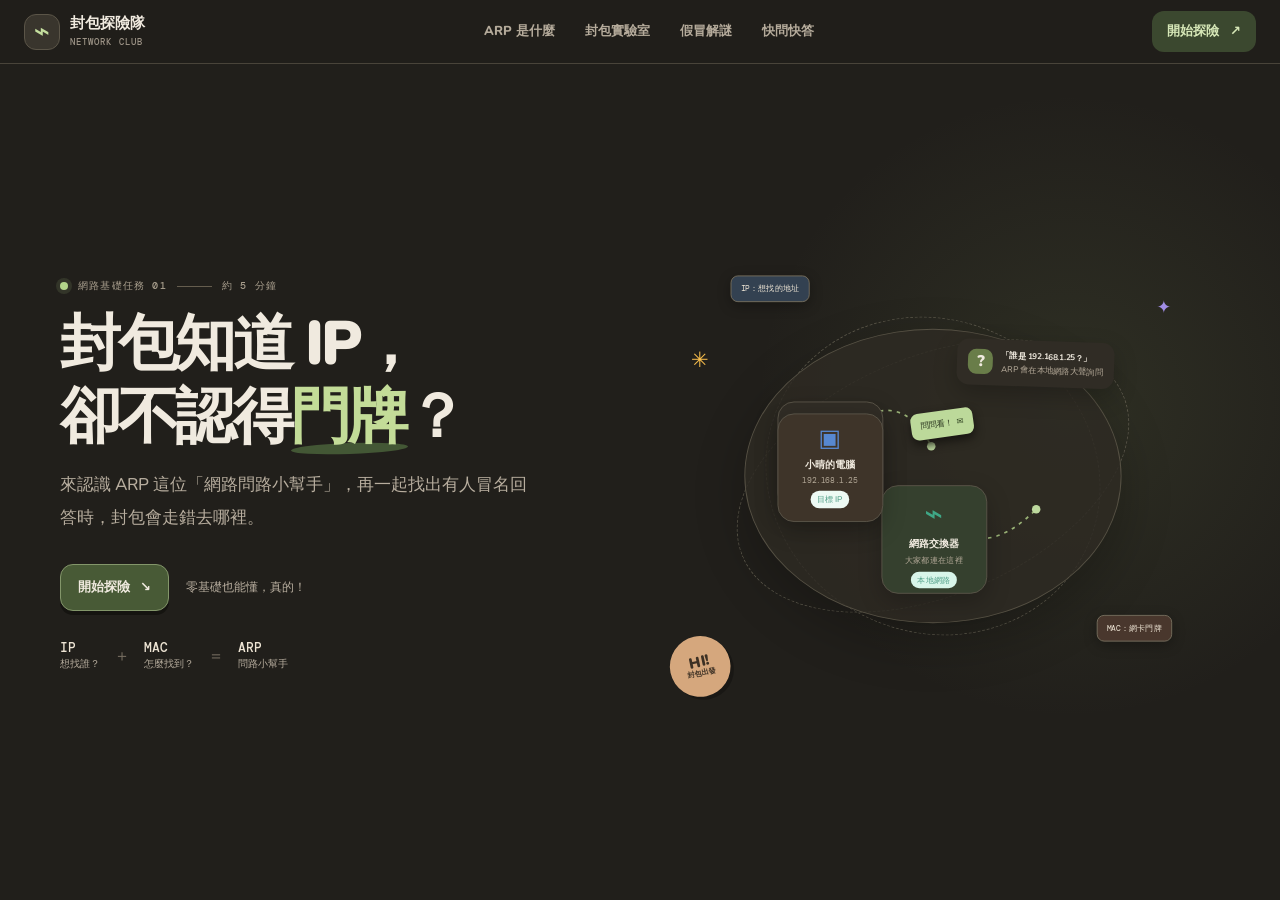
==== commit db7f5c63: "Improve ARP learning lab and compact layouts" ====
--- a/index.html
+++ b/index.html
@@ -6,7 +6,7 @@
   <meta name="theme-color" content="#211f1b">
   <meta name="description" content="用生活比喻和互動封包動畫，輕鬆認識 ARP 協定與 ARP spoofing。">
   <title>封包去哪裡？｜ARP 小小網路探險隊</title>
-  <link rel="stylesheet" href="styles.css?v=5">
+  <link rel="stylesheet" href="styles.css?v=7">
   
 </head>
 <body>
--- a/styles.css
+++ b/styles.css
@@ -88,3 +88,53 @@
 @media(max-width:1000px){.course-lesson-page{width:calc(100% - 40px)}.course-workspace{grid-template-columns:minmax(0,1.25fr) minmax(280px,.75fr);gap:14px}.course-canvas{padding:22px}.course-canvas .address-grid{grid-template-columns:minmax(0,1fr) 66px minmax(0,1fr);gap:6px}.course-canvas .address-card{padding:16px 13px}.course-canvas .arp-bridge{width:65px;height:65px}.lesson-sidebar{padding:21px 19px}.lab-frame{grid-template-columns:minmax(0,1.25fr) minmax(280px,.75fr);gap:12px}.lab-lesson-panel{padding:9px 7px}}
 @media(max-width:720px){.topbar{background:rgba(33,31,27,.97)}.course-lesson-page{width:calc(100% - 28px);padding-top:22px;padding-bottom:32px}.course-workspace{grid-template-columns:1fr}.course-canvas{padding:19px 15px;border-radius:18px}.course-canvas>.section-heading{gap:9px}.course-canvas .section-heading h2{font-size:31px}.course-canvas .section-heading>p{font-size:13px}.concept-stats{gap:6px;overflow-x:auto}.concept-stats span{min-width:0;flex:1;padding:8px}.concept-stats b{font-size:10px}.course-canvas .address-grid{grid-template-columns:1fr;grid-template-rows:auto 68px auto;gap:5px}.course-canvas .ip-card{grid-column:1;grid-row:1}.course-canvas .arp-bridge{grid-column:1;grid-row:2;justify-self:center;align-self:center;transform:none}.course-canvas .mac-card{grid-column:1;grid-row:3}.course-canvas .address-card{min-height:0;padding:16px}.course-canvas .address-symbol{font-size:35px;margin:13px 0 6px}.course-canvas .address-card p{font-size:12px}.course-canvas .address-example{margin-top:12px;padding-top:10px}.course-canvas .address-example strong{font-size:9px}.course-timeline{margin-top:14px;padding:12px 10px}.timeline-heading span{font-size:8px}.course-timeline li{font-size:8px}.course-timeline li i{width:26px;height:26px}.course-timeline ol:before{top:13px}.lesson-sidebar{gap:13px;padding:20px;border-radius:18px}.lesson-sidebar h3{font-size:25px}.lesson-sidebar>p{font-size:13px}.sidebar-actions .button{font-size:10px}.lab-frame{grid-template-columns:1fr;padding:10px;border-radius:17px}.topology{height:360px;min-height:360px}.device{width:100px;min-height:96px}.device-you,.device-switch,.device-target{top:calc(46% - 48px)}.device-you{left:2%}.device-target{right:2%}.device-switch{left:calc(50% - 50px)}.device-rogue{left:calc(50% - 50px);bottom:9px}.lab-lesson-panel{gap:13px;padding:11px 5px 4px}.step-copy h3{font-size:22px}.step-copy p{font-size:13px}.lab-controls{margin-top:3px}.lab-controls .button{font-size:11px}.lab-footnote{font-size:10px}}
 @media(max-width:380px){.course-canvas .section-heading h2{font-size:27px}.concept-stats small{font-size:8px}.concept-stats b{font-size:9px}.course-canvas .address-card{padding:13px}.lesson-sidebar{padding:16px}.lab-frame{padding:7px}.topology{height:330px;min-height:330px}.device{width:88px}.device-switch,.device-rogue{left:calc(50% - 44px)}}
+
+/* Fit the lesson workspaces into one 100%-zoom viewport on desktop. */
+.arp-cache{position:absolute;z-index:4;left:18px;bottom:18px;width:min(320px,42%);padding:12px 14px;border:1px solid #5d5649;border-radius:13px;background:rgba(45,41,34,.95);box-shadow:0 8px 22px rgba(0,0,0,.24)}
+.arp-cache>div{display:flex;justify-content:space-between;align-items:center;gap:8px}.arp-cache b{font-size:11px;color:#eee6d7}.arp-cache span{color:#ada392;font-size:9px}.arp-cache p{display:flex;align-items:center;gap:8px;margin:8px 0 0;font-size:11px}.arp-cache code{font:10px var(--mono);color:#ded3c0}.arp-cache i{color:#aec884;font-style:normal}.arp-cache strong{font:500 11px var(--mono);color:#d5e7b5}.inspector-title small{margin-left:7px;color:#a89d8b;font-size:9px;font-weight:500}.inspector-fields{grid-template-columns:repeat(2,minmax(0,1fr));gap:6px 10px}.inspector-fields div{padding:4px 0}.inspector-fields small{font-size:9px}.inspector-fields b{font-size:10px;line-height:1.45;overflow-wrap:anywhere}.inspector-fields .cache-field{grid-column:1/-1;border-top:1px solid #575143;padding-top:7px}
+.scenario-switch{flex-wrap:wrap}.scenario-button[data-scenario="cached"].is-active{background:#414638;color:#e5edce}
+.source-citations{display:flex;flex-wrap:wrap;gap:6px 12px;margin-top:7px}.source-citations a{font:8px var(--mono);color:#c5d5a3;text-decoration:underline;text-underline-offset:2px}.source-citations a:hover{color:#f0eadf}
+.resolution-flow{padding:10px 13px;border:1px solid #514b40;border-radius:14px;background:rgba(47,43,36,.82)}.flow-heading{display:flex;align-items:baseline;justify-content:space-between;gap:10px;color:#eee5d5;font-size:11px}.flow-heading span{font-size:9px;color:#aaa08f}.flow-steps{display:grid;grid-template-columns:1fr auto 1fr auto 1fr;align-items:center;gap:9px;margin-top:9px}.flow-steps div{display:grid;grid-template-columns:23px 1fr;column-gap:6px;align-items:center}.flow-steps i{grid-row:span 2;display:grid;place-items:center;width:22px;height:22px;background:#435137;border-radius:7px;color:#dce8c3;font:9px var(--mono);font-style:normal}.flow-steps b{font-size:10px;color:#e7dfd0}.flow-steps small{font-size:8px;color:#ada392}.flow-steps>span{color:#9caf78}.layer-difference{display:flex;gap:8px;margin-top:9px}.layer-difference span{flex:1;display:flex;justify-content:space-between;gap:6px;padding:5px 7px;border-radius:7px;background:#363229;color:#b8ad9a;font-size:8px}.layer-difference b{color:#d9e5bc;font:500 8px var(--mono);white-space:nowrap}
+
+@media (min-width:900px) and (min-height:720px){
+  html,body{height:100%;overflow:hidden}body{display:flex;flex-direction:column}.topbar{height:64px;min-height:64px;flex:0 0 64px;padding-inline:max(24px,calc((100% - 1320px)/2))}#main{height:calc(100dvh - 64px);min-height:0;overflow:hidden}.page-switch,.footer{display:none}
+  .hero{height:100%;min-height:0;padding:12px 0 24px;grid-template-columns:1fr 1fr;gap:10px}.hero h1{font-size:clamp(42px,4.8vw,62px);margin-block:15px}.hero-art{height:min(64vh,520px);transform:scale(.92)}.hero-stats{margin-top:28px}.hero-bottom,.lessons-section{display:none}
+  .course-lesson-page{width:min(1480px,calc(100% - 48px));height:100%;padding:16px 0 18px}.course-workspace{height:100%;grid-template-columns:minmax(0,1.65fr) minmax(310px,.75fr);gap:16px}.course-canvas{display:grid;grid-template-rows:auto auto minmax(140px,1fr) auto auto auto;min-height:0;padding:18px 20px}.course-canvas>.section-heading{margin-bottom:12px}.course-canvas .section-heading h2{font-size:clamp(29px,3.2vw,43px)}.course-canvas .section-heading>p{font-size:12px}.concept-stats{margin-bottom:12px}.concept-stats span{padding:6px 11px}.course-canvas .address-grid{min-height:0;max-height:min(34vh,300px);align-self:center;grid-template-columns:minmax(0,1fr) 72px minmax(0,1fr);gap:8px}.course-canvas .address-card{min-height:0;padding:14px 15px}.course-canvas .address-symbol{font-size:36px;margin:14px 0 6px}.course-canvas .address-card h3{font-size:15px}.course-canvas .address-card p{font-size:11px}.course-canvas .address-example{margin-top:12px;padding-top:9px;gap:5px}.course-canvas .address-example strong{font-size:9px}.course-canvas .arp-bridge{width:68px;height:68px}.resolution-flow{padding:8px 10px}.flow-steps{margin-top:6px}.layer-difference{margin-top:6px}.course-canvas .note-strip{margin-top:7px;padding:7px 9px}.course-canvas .note-strip p{font-size:8px}.course-timeline{margin-top:7px;padding:7px 10px 5px}.course-timeline ol{margin-top:6px}.course-timeline li{font-size:8px}.course-timeline li i{width:21px;height:21px}.course-timeline ol:before{top:10px}
+  .lesson-sidebar{height:100%;min-height:0;gap:11px;padding:20px 22px 14px}.lesson-sidebar h3{font-size:clamp(21px,2vw,27px)}.lesson-sidebar>p{font-size:12px;line-height:1.75}.sidebar-tip{padding:11px}.sidebar-tip span{font-size:11px}.sidebar-change{gap:7px;font-size:10px}.sidebar-actions .button{font-size:10px;padding:9px}.sidebar-hint{font-size:9px}
+  .lab-section{height:100%}.lab-section .section-pad{width:calc(100% - 48px);height:100%;padding:15px 0 10px;display:grid;grid-template-rows:auto auto minmax(0,1fr) auto;min-height:0}.lab-section .section-heading{margin-bottom:10px}.lab-section .section-heading h2{font-size:34px}.lab-section .section-heading>p{font-size:11px}.lab-toolbar{margin-bottom:8px}.scenario-switch{gap:4px;padding:3px}.scenario-button{font-size:9px;padding:6px 8px}.lab-frame{height:100%;min-height:0;grid-template-columns:minmax(0,1.6fr) minmax(330px,.8fr);gap:12px;padding:11px}.topology{height:100%;min-height:0}.lab-lesson-panel{min-height:0;overflow:hidden;gap:9px;padding:6px}.step-copy h3{font-size:clamp(18px,1.8vw,24px);margin-bottom:4px}.step-copy p{font-size:11px;line-height:1.65}.packet-inspector{padding:9px 10px}.inspector-fields{margin:5px 0;padding:5px 0;gap:3px 8px}.inspector-fields div{gap:1px;padding:2px 0}.inspector-fields b{font-size:9px}.packet-inspector>p{font-size:10px;line-height:1.55;margin:4px 0 0}.lab-learning{gap:4px;font-size:10px}.lab-learning>b{font-size:9px}.lab-controls{gap:7px}.lab-control-buttons .button,.lab-controls .button{padding:8px;font-size:10px}.lab-controls>.button-mint{min-height:38px}.lab-footnote{font-size:9px;line-height:1.4;margin:6px 0 0}
+  #spoof.section-pad{height:100%;padding:17px 0 20px;display:grid;grid-template-rows:auto minmax(0,1fr) auto;gap:12px}.section-wrap#spoof{width:calc(100% - 48px)}#spoof .section-heading{margin-bottom:0}#spoof .section-heading h2{font-size:34px}.mystery-grid{min-height:0;height:100%;gap:28px}.mystery-visual{height:100%;min-height:0}.mystery-copy{font-size:12px}.mystery-copy h3{font-size:clamp(19px,2vw,25px);margin:10px 0}.mystery-copy p{font-size:11px;line-height:1.7}.result-box{padding:11px}.result-box span{font-size:10px;line-height:1.6}.remember-chip{font-size:10px;padding:8px 10px}.defense-panel{margin-top:0;padding:12px 17px;gap:13px}.defense-panel h3{font-size:13px}.defense-panel p{font-size:9px;line-height:1.65}
+  .quiz-section{height:100%}.quiz-section .section-wrap.section-pad{width:min(1080px,calc(100% - 48px));height:100%;padding:20px 0;display:grid;grid-template-rows:auto minmax(0,1fr);min-height:0}.quiz-section .section-heading{margin-bottom:12px}.quiz-section .section-heading h2{font-size:34px}.quiz-card{width:min(760px,100%);max-height:100%;align-self:center;overflow:auto;padding:18px 22px}.quiz-card h3{font-size:15px;margin:10px 0}.quiz-option{padding:8px 11px;font-size:10px}.quiz-feedback{margin-top:8px;padding:8px 10px;font-size:10px}.quiz-next{margin-top:8px;padding:8px 12px}.quiz-dots{display:grid;grid-template-columns:repeat(5,7px);gap:4px}.quiz-dots i{width:6px;height:6px}
+}
+
+@media (min-height:720px) and (max-width:899px){html,body{height:100%;overflow:hidden}body{display:flex;flex-direction:column}.topbar{height:82px;min-height:82px;flex:0 0 82px}#main{height:calc(100dvh - 82px);overflow:hidden}.page-switch,.footer{display:none}.course-lesson-page{height:100%;padding:10px 0}.course-workspace{height:100%;grid-template-rows:minmax(0,1.15fr) minmax(0,.85fr);grid-template-columns:1fr;gap:8px}.course-canvas{display:grid;grid-template-rows:auto minmax(0,1fr) auto auto;padding:12px;min-height:0}.course-canvas>.section-heading{margin-bottom:7px}.course-canvas .section-heading h2{font-size:23px;margin-top:4px}.course-canvas .section-heading>p{display:none}.concept-stats{display:none}.course-canvas .address-grid{grid-template-columns:minmax(0,1fr) 42px minmax(0,1fr);grid-template-rows:1fr;gap:3px;min-height:0}.course-canvas .address-card{grid-row:1;min-height:0;padding:9px}.course-canvas .ip-card{grid-column:1}.course-canvas .mac-card{grid-column:3}.course-canvas .arp-bridge{position:absolute;left:50%;top:50%;transform:translate(-50%,-50%);width:42px;height:42px}.course-canvas .arp-bridge span{font-size:13px}.course-canvas .arp-bridge b,.course-canvas .arp-bridge small{display:none}.course-canvas .address-symbol{font-size:24px;margin:7px 0 3px}.course-canvas .address-symbol span{font-size:8px}.course-canvas .address-card h3{font-size:10px}.course-canvas .address-card p{font-size:9px;line-height:1.45}.course-canvas .address-example{display:none}.course-canvas .note-strip{margin-top:5px;padding:5px 7px}.course-canvas .note-strip p{font-size:8px;line-height:1.4}.course-timeline{margin-top:5px;padding:5px 8px}.timeline-heading{font-size:9px}.timeline-heading span{font-size:7px}.course-timeline ol{margin-top:4px}.course-timeline li{font-size:7px;gap:2px}.course-timeline li i{width:18px;height:18px;font-size:9px}.course-timeline ol:before{top:8px}.lesson-sidebar{min-height:0;display:grid;grid-template-columns:1fr 1fr;grid-template-rows:auto auto 1fr auto;gap:5px 12px;padding:10px 12px}.sidebar-step{grid-column:1/-1;font-size:9px}.lesson-sidebar h3{font-size:17px;line-height:1.3}.lesson-sidebar>p{font-size:9px;line-height:1.45}.sidebar-tip{padding:6px;gap:6px}.sidebar-tip-icon{flex-basis:25px;height:25px;font-size:12px}.sidebar-tip b{font-size:8px}.sidebar-tip span{font-size:8px;line-height:1.35}.sidebar-change{grid-column:1/-1;display:flex;gap:8px;font-size:8px}.sidebar-change>b{display:none}.sidebar-change i{width:14px;height:14px}.sidebar-actions{grid-column:1/-1;padding-top:0}.sidebar-actions .button{padding:5px;font-size:8px}.sidebar-hint{display:none}
+  .lab-section{height:100%}.lab-section .section-pad{height:100%;width:calc(100% - 20px);padding:6px 0;display:grid;grid-template-rows:auto auto minmax(0,1fr);gap:4px;min-height:0}.lab-section .section-heading{margin:0}.lab-section .section-heading h2{font-size:19px;margin:2px 0}.lab-section .section-heading>p,.lab-status{display:none}.lab-toolbar{margin:0}.scenario-switch{width:100%;justify-content:center;gap:2px;padding:2px}.scenario-button{font-size:8px;padding:4px 6px}.lab-frame{height:100%;min-height:0;grid-template-columns:1fr;grid-template-rows:minmax(155px,.8fr) minmax(0,1.2fr);gap:6px;padding:6px}.topology{height:100%;min-height:0}.device{width:80px;min-height:72px;padding:5px 3px}.device-avatar{width:25px;height:25px;font-size:12px;border-radius:8px}.device b{font-size:8px}.device>span,.device code{font-size:6px}.device-you,.device-switch,.device-target{top:calc(46% - 36px)}.device-you{left:3%}.device-target{right:3%}.device-switch{left:calc(50% - 40px)}.device-rogue{left:calc(50% - 40px);bottom:4px}.switch-glyph{width:26px;height:20px}.network-cloud{top:5px;right:5px;font-size:6px;padding:3px}.topology-label{top:6px;left:7px;font-size:7px}.arp-cache{left:6px;bottom:5px;width:43%;padding:5px 6px;border-radius:8px}.arp-cache b{font-size:7px}.arp-cache span,.arp-cache code,.arp-cache p,.arp-cache strong{font-size:7px}.arp-cache p{margin-top:3px}.lab-lesson-panel{display:grid;grid-template-columns:1fr 1fr;grid-template-rows:auto auto minmax(0,1fr) auto;gap:5px;padding:2px}.lesson-panel-top{grid-column:1/-1;font-size:9px}.step-copy{grid-column:1/-1}.step-copy h3{font-size:15px;margin:0 0 2px}.step-copy p{font-size:8px;line-height:1.4}.packet-inspector{grid-column:1/-1;min-height:0;padding:5px 7px}.inspector-title{font-size:8px}.inspector-title small{font-size:7px}.inspector-fields{margin:3px 0;padding:3px 0;gap:2px 5px}.inspector-fields div{padding:1px 0}.inspector-fields small{font-size:7px}.inspector-fields b{font-size:7px}.packet-inspector>p{font-size:7px;line-height:1.35;margin:2px 0 0}.lab-learning{display:none}.lab-controls{grid-column:1/-1;display:grid;grid-template-columns:1fr 1fr;grid-template-rows:auto auto;gap:4px;margin:0}.lab-controls .progress-track{grid-column:1/-1;grid-row:1;height:4px}.lab-control-buttons{grid-column:1;grid-row:2;gap:4px}.lab-controls .button{padding:4px;font-size:8px}.lab-controls>.button-mint{grid-column:2;grid-row:2;min-height:0}.lab-footnote{display:none}
+  #spoof.section-pad{height:100%;padding:7px 0;display:grid;grid-template-rows:auto minmax(0,1fr) auto;gap:6px}.section-wrap#spoof{width:calc(100% - 20px)}#spoof .section-heading{margin:0}#spoof .section-heading h2{font-size:19px;margin:2px 0}#spoof .section-heading>p{display:none}.mystery-grid{height:100%;min-height:0;grid-template-columns:.9fr 1.1fr;gap:8px}.mystery-visual{height:100%;min-height:0}.mystery-card{height:75%}.mystery-copy h3{font-size:13px;margin:5px 0}.mystery-copy p{font-size:8px;line-height:1.4}.mystery-copy .pill{font-size:7px;padding:3px 5px}.result-box{padding:6px;gap:5px}.result-box span{font-size:7px;line-height:1.4}.result-box b{font-size:8px}.result-icon{font-size:14px}.remember-chip{font-size:7px;padding:4px}.defense-panel{margin:0;padding:6px;gap:6px}.defense-icon{flex-basis:27px;height:27px;font-size:15px}.defense-panel .eyebrow{font-size:6px}.defense-panel h3{font-size:8px;margin:1px 0}.defense-panel p{font-size:7px;line-height:1.35}.shield-mark{display:none}
+  .quiz-section{height:100%}.quiz-section .section-wrap.section-pad{height:100%;width:calc(100% - 20px);padding:8px 0;display:grid;grid-template-rows:auto minmax(0,1fr)}.quiz-section .section-heading{margin:0}.quiz-section .section-heading h2{font-size:20px;margin:2px 0}.quiz-section .section-heading>p{display:none}.quiz-card{width:100%;max-height:100%;overflow:auto;align-self:center;padding:10px 12px}.quiz-progress{font-size:8px}.quiz-card h3{font-size:12px;margin:7px 0}.quiz-level{font-size:7px;margin-top:4px}.quiz-option{padding:6px 8px;font-size:8px}.quiz-options{gap:4px}.quiz-feedback{font-size:8px;padding:5px 7px}.quiz-next{font-size:8px;padding:5px 8px}.quiz-dots{grid-template-columns:repeat(5,5px);gap:3px}.quiz-dots i{width:5px;height:5px}
+}
+
+@media (min-height:720px) and (max-width:899px){
+  .course-workspace{grid-template-rows:minmax(0,1.25fr) minmax(0,.75fr)}.course-canvas{padding:14px}.course-canvas .section-heading h2{font-size:25px}.course-canvas .address-card{padding:11px}.course-canvas .address-symbol{font-size:27px;margin:9px 0 5px}.course-canvas .address-symbol span{font-size:9px}.course-canvas .address-card h3{font-size:12px}.course-canvas .address-card p{font-size:10px;line-height:1.55}.course-canvas .note-strip p{font-size:9px;line-height:1.5}.course-timeline li{font-size:8px}.course-timeline li i{width:21px;height:21px}.course-timeline ol:before{top:10px}.lesson-sidebar{gap:7px 12px;padding:12px}.sidebar-step{font-size:10px}.lesson-sidebar h3{font-size:18px}.lesson-sidebar>p{font-size:10px;line-height:1.55}.sidebar-tip{padding:8px}.sidebar-tip-icon{flex-basis:30px;height:30px;font-size:14px}.sidebar-tip b{font-size:9px}.sidebar-tip span{font-size:9px;line-height:1.5}.sidebar-change{font-size:9px}.sidebar-actions .button{padding:6px;font-size:9px}
+  .lab-section .section-heading h2{font-size:22px}.scenario-button{font-size:9px;padding:5px 7px}.topology{min-height:190px}.device{width:84px;min-height:78px}.device-avatar{width:28px;height:28px;font-size:13px}.device b{font-size:9px}.device>span,.device code{font-size:7px}.arp-cache b{font-size:8px}.arp-cache span,.arp-cache code,.arp-cache p,.arp-cache strong{font-size:8px}.step-copy h3{font-size:16px}.step-copy p{font-size:9px;line-height:1.5}.inspector-title{font-size:9px}.inspector-title small{font-size:8px}.inspector-fields small{font-size:8px}.inspector-fields b{font-size:8px}.packet-inspector>p{font-size:8px}.lab-controls .button{font-size:9px}
+  #spoof .section-heading h2{font-size:22px}.mystery-copy h3{font-size:15px}.mystery-copy p{font-size:9px;line-height:1.5}.mystery-copy .pill{font-size:8px}.result-box span{font-size:8px}.result-box b{font-size:9px}.remember-chip{font-size:8px}.defense-panel .eyebrow{font-size:7px}.defense-panel h3{font-size:9px}.defense-panel p{font-size:8px;line-height:1.5}.source-citations a{font-size:7px}
+  .quiz-section .section-heading h2{font-size:22px}.quiz-progress{font-size:9px}.quiz-card h3{font-size:13px}.quiz-level{font-size:8px}.quiz-option{font-size:9px;padding:7px 9px}.quiz-feedback{font-size:9px;padding:6px 8px}.quiz-next{font-size:9px;padding:6px 9px}
+}
+
+/* Compact landscape / short-window mode: keep the active lesson on screen at 100%. */
+@media (max-height:719px){
+  html,body{height:100%;overflow:hidden}body{display:flex;flex-direction:column}.topbar{height:64px;min-height:64px;flex:0 0 64px}#main{height:calc(100dvh - 64px);min-height:0;overflow:hidden}.page-switch,.footer{display:none}
+  .hero{height:100%;min-height:0;padding:8px 0 12px;gap:6px}.hero h1{font-size:clamp(30px,4vw,48px);margin:8px 0}.hero-lede{font-size:12px;line-height:1.5}.hero-art{height:min(58vh,340px);transform:scale(.78)}.hero-stats{margin-top:12px}.hero-bottom,.lessons-section{display:none}
+  .course-lesson-page{height:100%;width:calc(100% - 28px);padding:8px 0}.course-workspace{height:100%;grid-template-columns:minmax(0,1.4fr) minmax(230px,.8fr);gap:9px}.course-canvas{display:grid;grid-template-rows:auto auto minmax(0,1fr) auto auto;padding:10px;min-height:0}.course-canvas>.section-heading{margin:0 0 5px}.course-canvas .section-heading h2{font-size:22px;margin:3px 0}.course-canvas .section-heading>p{font-size:9px}.concept-stats{gap:4px;margin-bottom:5px}.concept-stats span{padding:4px 6px;min-width:0}.concept-stats small{font-size:7px}.concept-stats b{font-size:8px}.course-canvas .address-grid{grid-template-columns:minmax(0,1fr) 44px minmax(0,1fr);gap:4px;min-height:0}.course-canvas .address-card{min-height:0;padding:9px;border-radius:12px}.course-canvas .address-symbol{font-size:25px;margin:8px 0 3px}.course-canvas .address-symbol span{font-size:8px}.course-canvas .address-card h3{font-size:11px}.course-canvas .address-card p{font-size:9px;line-height:1.45}.course-canvas .address-example{margin-top:6px;padding-top:5px;font-size:7px}.course-canvas .address-example strong{font-size:7px}.course-canvas .arp-bridge{width:42px;height:42px}.course-canvas .arp-bridge span{font-size:13px}.course-canvas .arp-bridge b{font-size:6px}.course-canvas .arp-bridge small{font-size:5px}.course-canvas .note-strip{margin-top:5px;padding:5px 6px}.course-canvas .note-strip p{font-size:8px;line-height:1.4}.course-timeline{margin-top:5px;padding:5px 8px}.timeline-heading{font-size:8px}.timeline-heading span{font-size:7px}.course-timeline ol{margin-top:3px}.course-timeline li{font-size:7px;gap:2px}.course-timeline li i{width:17px;height:17px;font-size:8px}.course-timeline ol:before{top:8px}.lesson-sidebar{min-height:0;gap:6px;padding:10px}.sidebar-step{font-size:9px}.lesson-sidebar h3{font-size:16px}.lesson-sidebar>p{font-size:9px;line-height:1.45}.sidebar-tip{padding:6px;gap:6px}.sidebar-tip-icon{flex-basis:24px;height:24px;font-size:12px}.sidebar-tip b{font-size:8px}.sidebar-tip span{font-size:8px;line-height:1.35}.sidebar-change{gap:4px;font-size:8px}.sidebar-change>b{font-size:8px}.sidebar-change i{width:14px;height:14px}.sidebar-actions{gap:4px;padding-top:1px}.sidebar-actions .button{padding:5px;font-size:8px}.sidebar-hint{font-size:7px}
+  .lab-section{height:100%}.lab-section .section-pad{height:100%;width:calc(100% - 24px);padding:5px 0;display:grid;grid-template-rows:auto auto minmax(0,1fr);gap:4px;min-height:0}.lab-section .section-heading{margin:0}.lab-section .section-heading h2{font-size:19px;margin:2px 0}.lab-section .section-heading>p{display:none}.lab-toolbar{margin:0}.scenario-switch{width:100%;justify-content:center;gap:2px;padding:2px}.scenario-button{font-size:8px;padding:4px 6px}.lab-status{display:none}.lab-frame{height:100%;min-height:0;grid-template-columns:1fr;grid-template-rows:minmax(110px,.7fr) minmax(0,1.3fr);gap:5px;padding:5px}.topology{height:100%;min-height:0}.device{width:72px;min-height:64px;padding:4px 2px}.device-avatar{width:22px;height:22px;font-size:11px;border-radius:7px}.device b{font-size:7px}.device>span,.device code{font-size:6px}.device-you,.device-switch,.device-target{top:calc(46% - 31px)}.device-you{left:3%}.device-target{right:3%}.device-switch{left:calc(50% - 36px)}.device-rogue{left:calc(50% - 36px);bottom:3px}.switch-glyph{width:22px;height:17px}.network-cloud{top:4px;right:4px;font-size:5px;padding:2px}.topology-label{top:5px;left:6px;font-size:6px}.arp-cache{display:none}.lab-lesson-panel{display:grid;grid-template-columns:1fr;grid-template-rows:auto auto minmax(0,1fr) auto;gap:4px;padding:1px}.lesson-panel-top{font-size:8px}.step-copy h3{font-size:12px;margin:0 0 1px}.step-copy p{font-size:8px;line-height:1.35}.packet-inspector{min-height:0;padding:4px 6px}.inspector-title{font-size:8px}.inspector-title small{font-size:7px}.inspector-fields{margin:2px 0;padding:2px 0;gap:1px 4px}.inspector-fields div{padding:0}.inspector-fields small{font-size:6px}.inspector-fields b{font-size:7px}.packet-inspector>p{display:none}.lab-learning{display:none}.lab-controls{display:grid;grid-template-columns:1fr 1fr;grid-template-rows:auto auto;gap:3px;margin:0}.lab-controls .progress-track{grid-column:1/-1;grid-row:1;height:4px}.lab-control-buttons{grid-column:1;grid-row:2;gap:3px}.lab-controls .button{padding:4px;font-size:7px}.lab-controls>.button-mint{grid-column:2;grid-row:2;min-height:0}.lab-footnote{display:none}
+  #spoof.section-pad{height:100%;padding:5px 0;display:grid;grid-template-rows:auto minmax(0,1fr) auto;gap:5px}.section-wrap#spoof{width:calc(100% - 24px)}#spoof .section-heading{margin:0}#spoof .section-heading h2{font-size:19px;margin:2px 0}#spoof .section-heading>p{display:none}.mystery-grid{height:100%;min-height:0;grid-template-columns:.9fr 1.1fr;gap:7px}.mystery-visual{height:100%;min-height:0}.mystery-card{height:75%}.mystery-copy h3{font-size:12px;margin:4px 0}.mystery-copy p{font-size:8px;line-height:1.35}.mystery-copy .pill{font-size:7px;padding:3px 5px}.result-box{padding:5px;gap:4px}.result-box span{font-size:7px;line-height:1.3}.result-box b{font-size:8px}.result-icon{font-size:13px}.remember-chip{font-size:7px;padding:4px}.defense-panel{margin:0;padding:5px;gap:5px}.defense-icon{flex-basis:23px;height:23px;font-size:12px}.defense-panel .eyebrow{font-size:6px}.defense-panel h3{font-size:8px;margin:1px 0}.defense-panel p{font-size:7px;line-height:1.3}.source-citations{gap:3px 7px;margin-top:3px}.source-citations a{font-size:6px}.shield-mark{display:none}
+  .quiz-section{height:100%}.quiz-section .section-wrap.section-pad{height:100%;width:calc(100% - 24px);padding:5px 0;display:grid;grid-template-rows:auto minmax(0,1fr)}.quiz-section .section-heading{margin:0}.quiz-section .section-heading h2{font-size:20px;margin:2px 0}.quiz-section .section-heading>p{display:none}.quiz-card{width:100%;max-height:100%;overflow:hidden;align-self:center;padding:8px 10px}.quiz-progress{font-size:7px}.quiz-card h3{font-size:11px;margin:5px 0}.quiz-level{font-size:6px;margin-top:3px}.quiz-option{padding:5px 7px;font-size:8px}.quiz-options{gap:3px}.quiz-feedback{font-size:7px;line-height:1.35;padding:4px 6px;margin-top:4px}.quiz-next{font-size:7px;padding:4px 7px;margin-top:4px}.quiz-dots{grid-template-columns:repeat(5,5px);gap:3px}.quiz-dots i{width:5px;height:5px}
+}
+@media (max-height:719px) and (max-width:680px){
+  .topbar{height:72px;min-height:72px;flex-basis:72px;padding:4px 12px;row-gap:3px}.topbar nav{grid-column:1/-1;grid-row:2;gap:15px;padding:0 0 2px;font-size:9px}.nav-cta{grid-column:2;grid-row:1;justify-self:end;font-size:8px;padding:5px 7px}.brand{font-size:11px}.brand-mark{width:27px;height:27px;font-size:20px}#main{height:calc(100dvh - 72px)}
+  .course-lesson-page{width:calc(100% - 20px);padding:6px 0}.course-workspace{grid-template-columns:1fr;grid-template-rows:minmax(0,1fr);gap:0}.course-canvas{grid-template-rows:auto minmax(0,1fr) auto;padding:9px}.course-canvas>.section-heading{margin-bottom:5px}.course-canvas .section-heading h2{font-size:20px}.course-canvas .section-heading>p,.concept-stats,.lesson-sidebar,.course-timeline{display:none}.course-canvas .address-grid{grid-template-columns:minmax(0,1fr) 40px minmax(0,1fr);grid-template-rows:1fr;gap:3px;min-height:0}.course-canvas .ip-card{grid-column:1;grid-row:1}.course-canvas .mac-card{grid-column:3;grid-row:1}.course-canvas .address-card{min-height:0;padding:10px}.course-canvas .address-symbol{font-size:25px;margin:10px 0 4px}.course-canvas .address-symbol span{font-size:8px}.course-canvas .address-card h3{font-size:12px}.course-canvas .address-card p{font-size:10px;line-height:1.5}.course-canvas .address-example{display:none}.course-canvas .arp-bridge{position:absolute;left:50%;top:50%;transform:translate(-50%,-50%);width:38px;height:38px}.course-canvas .arp-bridge span{font-size:12px}.course-canvas .arp-bridge b,.course-canvas .arp-bridge small{display:none}.course-canvas .note-strip{margin-top:6px;padding:6px 8px}.course-canvas .note-strip p{font-size:9px;line-height:1.45}
+  .lab-section .section-pad{width:calc(100% - 14px)}.lab-frame{grid-template-rows:minmax(112px,.7fr) minmax(0,1.3fr)}
+  #spoof .section-wrap{width:calc(100% - 14px)}.mystery-grid{grid-template-columns:.9fr 1.1fr;gap:6px}
+  .quiz-section .section-wrap.section-pad{width:calc(100% - 14px)}
+}
+@media (max-width:680px){.topbar nav{grid-column:1/-1;grid-row:2}.nav-cta{grid-column:2;grid-row:1;justify-self:end}}
+@media (min-height:720px) and (max-width:899px){.resolution-flow{display:none}}
+@media (max-height:719px){.resolution-flow{display:none}}
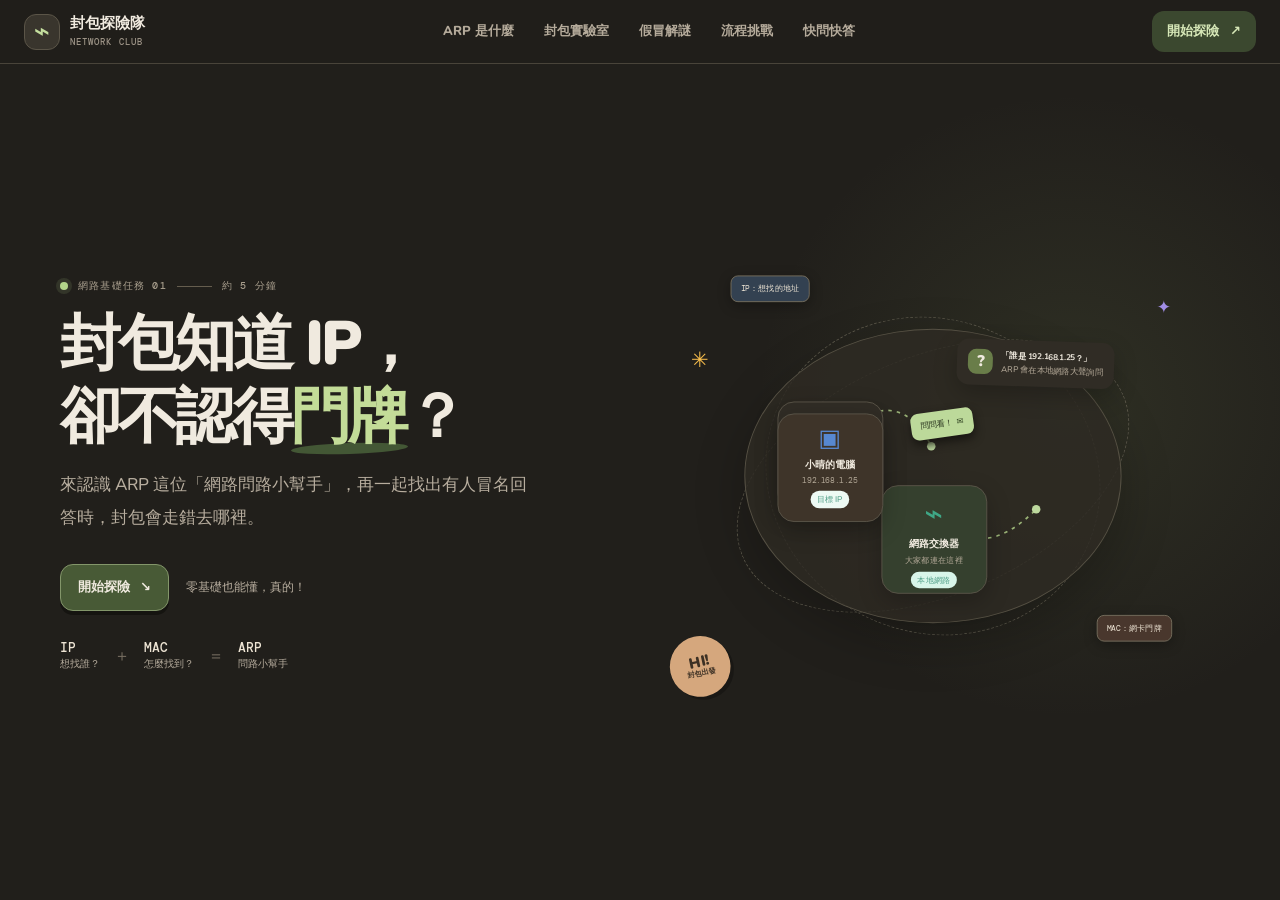
==== commit f885fe91: "Add drag-and-drop ARP flow quiz" ====
--- a/index.html
+++ b/index.html
@@ -6,14 +6,14 @@
   <meta name="theme-color" content="#211f1b">
   <meta name="description" content="用生活比喻和互動封包動畫，輕鬆認識 ARP 協定與 ARP spoofing。">
   <title>封包去哪裡？｜ARP 小小網路探險隊</title>
-  <link rel="stylesheet" href="styles.css?v=7">
+  <link rel="stylesheet" href="styles.css?v=10">
   
 </head>
 <body>
   <a class="skip-link" href="#main">跳到主要內容</a>
   <header class="topbar">
     <a class="brand" href="index.html" aria-label="ARP 小小網路探險隊首頁"><span class="brand-mark" aria-hidden="true">⌁</span><span>封包探險隊 <small>NETWORK CLUB</small></span></a>
-    <nav aria-label="主要導覽"><a href="arp.html">ARP 是什麼</a><a href="lab.html">封包實驗室</a><a href="spoof.html">假冒解謎</a><a href="quiz.html">快問快答</a></nav>
+    <nav aria-label="主要導覽"><a href="arp.html">ARP 是什麼</a><a href="lab.html">封包實驗室</a><a href="spoof.html">假冒解謎</a><a href="flow-quiz.html">流程挑戰</a><a href="quiz.html">快問快答</a></nav>
     <a class="nav-cta" href="arp.html">開始探險 <span aria-hidden="true">↗</span></a>
   </header>
   <main id="main">
@@ -42,12 +42,13 @@
       <div class="hero-bottom"><span>選一個章節開始探險</span><span class="scroll-mark" aria-hidden="true">⌄</span><span>首頁</span></div>
     </section>
     <section class="section-wrap section-pad lessons-section" aria-labelledby="lessons-title">
-      <div class="section-heading"><div><div class="eyebrow"><span class="eyebrow-number">YOUR ROUTE</span> 四個小章節</div><h2 id="lessons-title">挑一站，開始你的封包探險</h2></div><p>每一頁只專心解開一個問題<br>用上方導覽也能隨時換頁。</p></div>
+      <div class="section-heading"><div><div class="eyebrow"><span class="eyebrow-number">YOUR ROUTE</span> 五個小章節</div><h2 id="lessons-title">挑一站，開始你的封包探險</h2></div><p>每一頁只專心解開一個問題<br>用上方導覽也能隨時換頁。</p></div>
       <div class="lesson-grid">
         <a class="lesson-card lesson-blue" href="arp.html"><span class="lesson-number">01</span><span class="lesson-icon">#</span><span class="lesson-copy"><b>先認識 ARP</b><small>IP 和 MAC 有什麼不同？</small></span><span class="lesson-open">前往章節 ↗</span></a>
         <a class="lesson-card lesson-green" href="lab.html"><span class="lesson-number">02</span><span class="lesson-icon">⌁</span><span class="lesson-copy"><b>封包實驗室</b><small>親手播放 ARP 封包旅程</small></span><span class="lesson-open">前往章節 ↗</span></a>
         <a class="lesson-card lesson-orange" href="spoof.html"><span class="lesson-number">03</span><span class="lesson-icon">?</span><span class="lesson-copy"><b>破解假冒謎題</b><small>看懂 ARP spoofing 的影響</small></span><span class="lesson-open">前往章節 ↗</span></a>
-        <a class="lesson-card lesson-purple" href="quiz.html"><span class="lesson-number">04</span><span class="lesson-icon">✦</span><span class="lesson-copy"><b>快問快答</b><small>三題確認你都學會了</small></span><span class="lesson-open">前往章節 ↗</span></a>
+        <a class="lesson-card lesson-purple" href="flow-quiz.html"><span class="lesson-number">04</span><span class="lesson-icon">▦</span><span class="lesson-copy"><b>ARP 流程拼圖</b><small>拖拉積木排出正確路徑</small></span><span class="lesson-open">前往章節 ↗</span></a>
+        <a class="lesson-card lesson-orange" href="quiz.html"><span class="lesson-number">05</span><span class="lesson-icon">✦</span><span class="lesson-copy"><b>快問快答</b><small>十題檢查封包判讀力</small></span><span class="lesson-open">前往章節 ↗</span></a>
       </div>
     </section>
     
--- a/styles.css
+++ b/styles.css
@@ -138,3 +138,170 @@
 @media (max-width:680px){.topbar nav{grid-column:1/-1;grid-row:2}.nav-cta{grid-column:2;grid-row:1;justify-self:end}}
 @media (min-height:720px) and (max-width:899px){.resolution-flow{display:none}}
 @media (max-height:719px){.resolution-flow{display:none}}
+.quiz-intro{display:flex;flex-direction:column;align-items:flex-end;gap:8px}.quiz-intro p{margin:0}.backend-status{display:inline-flex;align-items:center;min-height:28px;padding:4px 10px;border:1px solid rgba(185,207,142,.35);border-radius:999px;color:#d6e4b3;font:600 11px/1.4 var(--mono);letter-spacing:.01em}.backend-status[data-state="connecting"]{color:#e5c98d;border-color:rgba(229,201,141,.4)}.backend-status[data-state="offline"]{color:#d1a99b;border-color:rgba(209,169,155,.4)}
+
+/* The four lesson stops are real links with a short preview, not just markers. */
+.course-timeline ol{display:grid;grid-template-columns:repeat(4,minmax(0,1fr));gap:7px;margin:9px 0 0;padding:0;list-style:none}
+.course-timeline ol:before{display:none}
+.course-timeline li{display:block;min-width:0;font-size:12px}
+.course-timeline li a{display:grid;grid-template-columns:24px minmax(0,1fr);align-items:center;gap:6px;min-height:42px;padding:5px 6px;border:1px solid #514b40;border-radius:10px;background:#302c25;transition:background .18s,border-color .18s}
+.course-timeline li a:hover,.course-timeline li a:focus-visible{background:#3c4232;border-color:#91a874}
+.course-timeline li i{grid-row:span 2;width:23px;height:23px;font-size:11px}
+.course-timeline li a span{display:grid;gap:2px;min-width:0}
+.course-timeline li a b{font-size:12px;line-height:1.25;color:#e6dece}
+.course-timeline li a small{font-size:10px;line-height:1.3;color:#b5ab99}
+.course-timeline li.current a{border-color:#a3b584;background:#414a35}
+.course-timeline li.current a b{color:#f2f0e7}
+.course-timeline li:not(.current) a i{background:#302c25;color:#d2c8b8}
+
+@media (min-width:900px) and (min-height:720px){
+  .course-canvas .eyebrow{font-size:11px}.concept-stats small{font-size:11px}.concept-stats b{font-size:13px}
+  .course-canvas .address-card .pill{font-size:11px}.course-canvas .address-card h3{font-size:16px}.course-canvas .address-card p{font-size:13px;line-height:1.55}
+  .course-canvas .address-example{font-size:11px}.course-canvas .address-example strong{font-size:11px}
+  .flow-heading{font-size:13px}.flow-heading span{font-size:11px}.flow-steps b{font-size:12px}.flow-steps small{font-size:11px}.flow-steps i{font-size:10px}
+  .layer-difference span{font-size:10px}.layer-difference b{font-size:10px}.course-canvas .note-strip p{font-size:12px;line-height:1.45}
+  .course-timeline{padding:6px 9px}.course-timeline li a{min-height:38px;padding:4px 5px}.course-timeline li a b{font-size:11px}.course-timeline li a small{font-size:9px}
+  .lesson-sidebar .sidebar-step{font-size:12px}.lesson-sidebar>p{font-size:14px;line-height:1.55}.sidebar-tip b{font-size:12px}.sidebar-tip span{font-size:12px;line-height:1.5}.sidebar-change{font-size:12px}.sidebar-actions .button{font-size:12px}.sidebar-hint{font-size:11px}
+  .lab-section .section-heading>p,.step-copy p{font-size:13px}.scenario-button{font-size:11px}.inspector-fields small,.inspector-fields b{font-size:12px}.packet-inspector>p{font-size:12px}.lab-controls .button{font-size:12px}
+  #spoof .section-heading>p,.mystery-copy,.mystery-copy p,.result-box span{font-size:13px}.defense-panel p{font-size:12px}.source-citations a{font-size:11px}
+  .quiz-section .section-heading>p,.quiz-option{font-size:13px}.quiz-progress{font-size:12px}.quiz-level{font-size:11px}.quiz-feedback{font-size:13px}
+}
+
+@media (min-width:900px) and (min-height:720px) and (max-height:799px){
+  .course-canvas{grid-template-rows:auto minmax(0,1fr) auto auto auto}
+  .course-canvas .concept-stats{display:none}
+  .course-canvas .address-grid{max-height:min(32vh,225px)}
+  .course-canvas .address-card{padding:12px 14px}
+  .course-timeline{padding:5px 8px}
+}
+
+/* Portrait phones get readable, naturally scrolling lessons instead of tiny text. */
+@media (min-height:720px) and (max-width:680px){
+  html,body{height:auto;min-height:100%;overflow-x:hidden;overflow-y:auto}
+  body{display:block;min-height:100dvh}
+  .topbar{position:sticky;top:0;height:auto;min-height:82px;padding:8px 14px;z-index:20}
+  .topbar nav{gap:12px;padding:2px 0 4px;font-size:12px;overflow-x:auto;white-space:nowrap}
+  .topbar nav a{font-size:12px}.nav-cta{font-size:12px;padding:8px 10px}.brand{font-size:14px}.brand-mark{width:32px;height:32px;font-size:23px}
+  #main{height:auto;min-height:calc(100dvh - 82px);overflow:visible}
+  .page-switch,.footer{display:flex}
+  .page-switch{margin-block:16px}.footer{gap:12px;flex-wrap:wrap;padding:18px 16px;font-size:13px}
+  .course-lesson-page{width:calc(100% - 24px);height:auto;padding:14px 0}
+  .course-workspace{height:auto;display:flex;flex-direction:column;gap:12px}
+  .course-canvas{display:block;overflow:visible;padding:16px;border-radius:18px}
+  .course-canvas>.section-heading{margin-bottom:14px}.course-canvas .section-heading h2{font-size:27px;line-height:1.2}
+  .course-canvas .section-heading>p{display:block;font-size:14px;line-height:1.5}
+  .concept-stats{display:flex;gap:7px;margin:0 0 12px}.concept-stats span{min-width:0;flex:1;padding:8px}.concept-stats small{font-size:11px}.concept-stats b{font-size:13px}
+  .course-canvas .address-grid{grid-template-columns:minmax(0,1fr) 42px minmax(0,1fr);grid-template-rows:auto;gap:4px;min-height:0;padding-bottom:8px}
+  .course-canvas .address-card{grid-row:1;min-height:205px;padding:13px 11px;border-radius:14px}
+  .course-canvas .ip-card{grid-column:1}.course-canvas .mac-card{grid-column:3}
+  .course-canvas .address-symbol{font-size:29px;margin:12px 0 6px}.course-canvas .address-symbol span{font-size:12px}
+  .course-canvas .address-card h3{font-size:14px;line-height:1.35}.course-canvas .address-card p{font-size:13px;line-height:1.5;overflow-wrap:anywhere}
+  .course-canvas .address-card .pill{font-size:10px;padding:5px 7px}.course-canvas .card-doodle{font-size:15px}
+  .course-canvas .address-example{display:flex;flex-direction:column;align-items:flex-start;gap:2px;margin-top:8px;padding-top:7px;font-size:11px}
+  .course-canvas .address-example strong{font-size:10px;overflow-wrap:anywhere}
+  .course-canvas .arp-bridge{position:relative;left:auto;top:auto;transform:none;align-self:center;grid-column:2;grid-row:1;width:42px;height:42px}
+  .course-canvas .arp-bridge span{font-size:13px}.course-canvas .arp-bridge b{display:none}.course-canvas .arp-bridge small{display:none}
+  .resolution-flow{display:block;padding:12px;margin-top:8px}.flow-heading{display:block;font-size:14px}.flow-heading span{display:block;margin-top:3px;font-size:12px}
+  .flow-steps{grid-template-columns:1fr;gap:8px;margin-top:10px}.flow-steps div{grid-template-columns:27px 1fr;padding:7px 8px;border-radius:9px;background:#363229}.flow-steps div>b{font-size:13px}.flow-steps small{font-size:12px}.flow-steps i{width:23px;height:23px;font-size:11px}.flow-steps>span{display:none}
+  .layer-difference{display:grid;grid-template-columns:1fr;gap:6px;margin-top:9px}.layer-difference span{font-size:12px}.layer-difference b{font-size:11px}
+  .course-canvas .note-strip{margin-top:10px;padding:9px 11px}.course-canvas .note-strip p{font-size:13px;line-height:1.55}
+  .course-timeline{margin-top:10px;padding:12px}.timeline-heading{font-size:14px;gap:5px}.timeline-heading span{font-size:11px;text-align:right}
+  .course-timeline ol{grid-template-columns:1fr 1fr;gap:7px;margin-top:9px}.course-timeline li a{grid-template-columns:27px minmax(0,1fr);min-height:52px;padding:7px}
+  .course-timeline li i{width:25px;height:25px;font-size:12px}.course-timeline li a b{font-size:12px}.course-timeline li a small{font-size:10px}
+  .lesson-sidebar{min-height:0;display:grid;grid-template-columns:1fr;gap:10px;padding:14px;border-radius:16px}
+  .sidebar-step{font-size:13px}.lesson-sidebar h3{font-size:21px}.lesson-sidebar>p{font-size:14px;line-height:1.6}.sidebar-tip{padding:10px;gap:9px}.sidebar-tip-icon{flex-basis:32px;height:32px;font-size:15px}.sidebar-tip b,.sidebar-tip span{font-size:13px;line-height:1.5}.sidebar-change{display:grid;gap:7px;font-size:13px}.sidebar-change>b{font-size:13px}.sidebar-change i{width:20px;height:20px}.sidebar-actions{gap:8px;padding-top:4px}.sidebar-actions .button{padding:9px;font-size:12px}.sidebar-hint{font-size:11px}
+  .lab-section{height:auto}.lab-section .section-pad{height:auto;min-height:0;width:calc(100% - 24px);padding:18px 0;display:flex;flex-direction:column;gap:10px}
+  .lab-section .section-heading{margin:0}.lab-section .section-heading h2{font-size:27px;margin:4px 0}.lab-section .section-heading>p{display:block;font-size:14px}.lab-toolbar{margin:0}.scenario-switch{flex-wrap:wrap;gap:5px;padding:5px}.scenario-button{font-size:12px;padding:7px 9px}
+  .lab-frame{height:auto;min-height:0;grid-template-columns:1fr;grid-template-rows:290px auto;gap:10px;padding:9px}
+  .topology{height:290px;min-height:290px}.device{width:86px;min-height:78px;padding:6px 4px}.device-avatar{width:30px;height:30px;font-size:14px}.device b{font-size:11px}.device>span,.device code{font-size:9px}
+  .device-you,.device-switch,.device-target{top:calc(42% - 38px)}.device-you{left:3%}.device-target{right:3%}.device-switch{left:calc(50% - 43px)}
+  .device-rogue{left:auto;right:4%;bottom:7px;opacity:.75;transform:scale(.9)}.arp-cache{left:8px;bottom:8px;width:48%;padding:8px}.arp-cache b{font-size:10px}.arp-cache span,.arp-cache code,.arp-cache p,.arp-cache strong{font-size:9px}
+  .topology-label{font-size:9px}.network-cloud{font-size:8px}.lab-lesson-panel{display:flex;flex-direction:column;gap:9px;overflow:visible;padding:5px}
+  .lesson-panel-top{font-size:12px}.step-copy h3{font-size:20px}.step-copy p{font-size:14px;line-height:1.55}.packet-inspector{min-height:0;padding:10px}.inspector-title{font-size:12px}.inspector-title small{font-size:10px}.inspector-fields{gap:6px 10px;margin:8px 0;padding:7px 0}.inspector-fields small{font-size:11px}.inspector-fields b{font-size:12px}.packet-inspector>p{display:block;font-size:12px}
+  .lab-learning{display:grid;font-size:12px}.lab-learning>b{font-size:12px}.lab-controls{display:flex;flex-direction:column;gap:8px}.lab-controls .button{padding:9px;font-size:12px}.lab-controls>.button-mint{min-height:40px}.lab-footnote{display:block;font-size:12px}
+  #spoof.section-pad{height:auto;padding:18px 0;display:block}.section-wrap#spoof{width:calc(100% - 24px)}#spoof .section-heading{margin:0 0 12px}#spoof .section-heading h2{font-size:27px;margin:4px 0}#spoof .section-heading>p{display:block;font-size:14px}
+  .mystery-grid{height:auto;min-height:0;display:grid;grid-template-columns:1fr;gap:14px}.mystery-visual{height:320px;min-height:320px}.mystery-card{width:min(86%,320px);height:274px}
+  .mini-computer{left:13%;width:58px;height:58px}.mini-gate{right:13%;width:75px;height:46px;font-size:12px}
+  .mystery-copy{font-size:15px}.mystery-copy h3{font-size:21px;margin:9px 0}.mystery-copy p{font-size:15px;line-height:1.65}.mystery-copy .pill{font-size:11px}
+  .result-box{padding:11px;gap:9px}.result-box span{font-size:14px;line-height:1.55}.result-box b{font-size:14px}.result-icon{font-size:20px}.remember-chip{font-size:12px;padding:8px 10px}
+  .defense-panel{margin-top:12px;padding:12px;gap:10px}.defense-icon{flex-basis:34px;height:34px;font-size:16px}.defense-panel .eyebrow{font-size:10px}.defense-panel h3{font-size:16px;margin:4px 0}.defense-panel p{font-size:13px;line-height:1.6}.source-citations{gap:8px 12px;margin-top:8px}.source-citations a{font-size:10px}
+  .quiz-section{height:auto}.quiz-section .section-wrap.section-pad{height:auto;min-height:0;width:calc(100% - 24px);padding:20px 0;display:block}.quiz-section .section-heading{margin:0 0 12px}.quiz-section .section-heading h2{font-size:27px;margin:4px 0}.quiz-section .section-heading>p{display:block;font-size:14px}
+  .quiz-card{width:100%;max-height:none;overflow:visible;padding:14px}.quiz-progress{font-size:12px}.quiz-card h3{font-size:17px;line-height:1.5;margin:10px 0}.quiz-level{font-size:11px;margin-top:5px}.quiz-option{padding:10px;font-size:14px}.quiz-options{gap:7px}.quiz-feedback{font-size:13px;line-height:1.55;padding:9px;margin-top:8px}.quiz-next{font-size:13px;padding:9px;margin-top:8px}.quiz-dots{grid-template-columns:repeat(5,7px);gap:4px}.quiz-dots i{width:7px;height:7px}
+  .quiz-intro{align-items:flex-start;gap:5px}.quiz-intro p{display:block!important;font-size:13px}.backend-status{font-size:10px}
+}
+
+/* Drag-and-drop ARP routing challenge */
+.flow-quiz-section{padding-top:24px;padding-bottom:22px}
+.flow-quiz-section>.section-heading{margin-bottom:12px}
+.flow-quiz-section>.section-heading h2{font-size:clamp(27px,3vw,38px)}
+.flow-quiz-section>.section-heading>p{font-size:15px;line-height:1.5}
+.flow-quiz-card{display:flex;flex-direction:column;gap:11px;min-height:0;padding:15px;border:1px solid #4d473d;border-radius:20px;background:linear-gradient(145deg,#28251f,#211f1b);box-shadow:0 14px 36px rgba(0,0,0,.2)}
+.flow-quiz-toolbar{display:flex;align-items:center;justify-content:space-between;gap:12px}
+.flow-scenarios{display:flex;gap:7px;flex-wrap:wrap}
+.flow-scenario{min-height:40px;padding:8px 13px;border:1px solid #5b5448;border-radius:999px;background:#302c25;color:#cfc5b4;font-size:14px;font-weight:800;cursor:pointer}
+.flow-scenario:hover,.flow-scenario:focus-visible{border-color:#a4b584;color:#f4efdf}
+.flow-scenario.is-active{border-color:#9bab76;background:#414a35;color:#f1f1e6}
+.flow-progress{padding:6px 10px;border:1px solid #5b5448;border-radius:999px;color:#cfc5b4;font-size:13px;white-space:nowrap}
+.flow-progress[data-done="true"]{border-color:#91a874;color:#dce8c3}
+.flow-question{display:grid;grid-template-columns:auto 1fr;align-items:center;column-gap:12px;row-gap:3px;padding:10px 12px;border:1px solid #484238;border-radius:13px;background:#2e2a24}
+.flow-tag{grid-row:span 2;align-self:start;padding:6px 9px;border-radius:999px;background:#414a35;color:#dce8c3;font:700 11px/1.2 var(--mono);white-space:nowrap}
+.flow-question h3{margin:0;color:#eee6d7;font-size:19px;line-height:1.35}
+.flow-question p{margin:0;color:#beb4a2;font-size:14px;line-height:1.45}
+.flow-board{display:grid;grid-template-rows:minmax(0,1fr) auto;gap:9px;min-height:0}
+.flow-board-title{display:flex;align-items:baseline;justify-content:space-between;gap:12px;margin-bottom:6px;color:#e6dece;font-size:14px}
+.flow-board-title span{color:#b8ad9a;font-size:12px}
+.flow-slots{display:grid;grid-template-columns:repeat(2,minmax(0,1fr));grid-auto-rows:minmax(55px,1fr);gap:7px;min-height:0}
+.flow-slots[data-route="remote"]{grid-template-columns:repeat(3,minmax(0,1fr));grid-auto-rows:minmax(55px,1fr)}
+.flow-slot{display:flex;align-items:center;gap:9px;min-width:0;padding:7px 9px;border:1px dashed #716858;border-radius:12px;background:rgba(55,50,42,.64);color:#ded5c5;cursor:pointer;transition:border-color .15s,background .15s,transform .15s}
+.flow-slot:focus-visible,.flow-slot.is-drop-target{outline:2px solid #9caf78;outline-offset:1px;border-color:#b5c994;background:#3c4232}
+.flow-slot-number{flex:0 0 27px;display:grid;place-items:center;width:27px;height:27px;border-radius:8px;background:#435137;color:#e2e9d1;font:700 12px/1 var(--mono)}
+.flow-slot-placeholder{color:#a79d8c;font-size:13px}
+.flow-slot.has-block{border-style:solid;border-color:#554e42;background:#302c25}
+.flow-block{display:flex;align-items:flex-start;gap:8px;width:100%;min-width:0;padding:8px 10px;border:1px solid #625a4d;border-radius:10px;background:#38332b;color:#eee6d7;text-align:left;font-size:14px;line-height:1.35;cursor:grab;touch-action:manipulation}
+.flow-block:hover{border-color:#a0b47b;background:#3b4032}
+.flow-block:active{cursor:grabbing}
+.flow-block.is-selected{border-color:#c5d6a2;background:#414a35;box-shadow:0 0 0 2px rgba(160,180,123,.23)}
+.flow-block.is-dragging{opacity:.45}
+.flow-block-grip{flex:0 0 auto;color:#c8b99f;font-size:15px;line-height:1}
+.flow-bank-wrap{min-height:0}
+.flow-bank{display:grid;grid-template-columns:repeat(2,minmax(0,1fr));gap:7px}
+.flow-slots[data-route="remote"]+.flow-bank-wrap .flow-bank{grid-template-columns:repeat(3,minmax(0,1fr))}
+.flow-bank .flow-block{min-height:48px}
+.flow-controls{display:flex;align-items:center;justify-content:flex-end;gap:8px;flex-wrap:wrap}
+.flow-controls .button{min-height:40px;padding:8px 13px;font-size:14px}
+.flow-feedback{min-height:24px;margin:0;color:#ddd3c2;font-size:14px;line-height:1.5}
+.flow-feedback[data-state="wrong"],.flow-feedback[data-state="hint"]{color:#ecc08d}
+.flow-feedback[data-state="correct"]{color:#d6e4b3;font-weight:800}
+.flow-insight{padding:10px 12px;border-left:3px solid #91a874;border-radius:0 10px 10px 0;background:#343b2c;color:#d7ddc8;font-size:14px;line-height:1.5}
+.flow-insight b{color:#f0eadf}
+.flow-sources{display:flex;align-items:center;gap:12px;flex-wrap:wrap;margin-top:8px;color:#aaa08f;font-size:12px}
+.flow-sources a{color:#d1dfaF;text-decoration:underline;text-underline-offset:3px}
+.flow-sources a:hover{color:#fff}
+body.flow-quiz-page{background-color:#211f1b}
+@media (min-width:900px) and (min-height:720px){
+  .flow-quiz-section.section-pad{height:100%;width:min(1320px,calc(100% - 48px));padding:15px 0 10px;display:grid;grid-template-rows:auto minmax(0,1fr) auto;gap:4px;min-height:0}
+  .flow-quiz-section>.section-heading{margin:0}.flow-quiz-section>.section-heading h2{font-size:32px;margin:4px 0}.flow-quiz-section>.section-heading>p{font-size:14px}
+  .flow-quiz-card{gap:7px;padding:10px 12px}.flow-quiz-toolbar{min-height:36px}.flow-scenario{min-height:34px;padding:6px 11px;font-size:13px}.flow-progress{font-size:12px}
+  .flow-question{padding:7px 10px}.flow-question h3{font-size:17px}.flow-question p{font-size:13px}.flow-tag{font-size:10px}
+  .flow-board{gap:6px}.flow-board-title{margin-bottom:4px;font-size:13px}.flow-board-title span{font-size:11px}
+  .flow-slots,.flow-slots[data-route="remote"]{grid-auto-rows:minmax(46px,1fr);gap:5px}.flow-slot{padding:5px 7px;gap:6px;border-radius:9px}.flow-slot-number{flex-basis:23px;width:23px;height:23px;font-size:10px}
+  .flow-block{padding:6px 7px;font-size:12px;line-height:1.3}.flow-bank{gap:5px}.flow-bank .flow-block{min-height:38px}
+  .flow-controls .button{min-height:34px;padding:6px 10px;font-size:12px}.flow-feedback{min-height:20px;font-size:12px}.flow-insight{padding:7px 10px;font-size:12px}.flow-sources{font-size:11px;margin:0}
+}
+@media (max-width:1000px){.topbar nav{gap:12px;font-size:12px}}
+@media (min-height:720px) and (max-width:680px){
+  .flow-quiz-section.section-pad{height:auto;min-height:0;width:calc(100% - 24px);padding:20px 0;display:block}
+  .flow-quiz-section>.section-heading{margin:0 0 12px}.flow-quiz-section>.section-heading h2{font-size:27px}.flow-quiz-section>.section-heading>p{font-size:14px}
+  .flow-quiz-card{gap:12px;padding:12px;border-radius:16px}.flow-quiz-toolbar{align-items:flex-start;flex-direction:column;gap:8px}.flow-scenario{font-size:13px}.flow-progress{font-size:12px}
+  .flow-question{grid-template-columns:1fr;gap:6px}.flow-tag{grid-row:auto;justify-self:start}.flow-question h3{font-size:18px}.flow-question p{font-size:14px}
+  .flow-slots,.flow-slots[data-route="remote"]{grid-template-columns:1fr;grid-auto-rows:auto}.flow-slot{min-height:65px}.flow-block{font-size:14px;padding:10px}.flow-bank,.flow-slots[data-route="remote"]+.flow-bank-wrap .flow-bank{grid-template-columns:1fr}
+  .flow-controls{justify-content:stretch}.flow-controls .button{flex:1 1 30%;font-size:13px;padding:8px 6px}.flow-feedback,.flow-insight{font-size:14px}
+}
+@media (max-height:719px){
+  body.flow-quiz-page{height:auto;min-height:100%;overflow-x:hidden;overflow-y:auto;display:block}
+  body.flow-quiz-page #main{height:auto;min-height:calc(100dvh - 64px);overflow:visible}
+  body.flow-quiz-page .topbar{position:sticky;top:0}
+  body.flow-quiz-page .page-switch,body.flow-quiz-page .footer{display:flex}
+  .flow-quiz-section.section-pad{height:auto;min-height:0;padding:14px 0;display:block}
+  .flow-quiz-card{min-height:560px}
+}
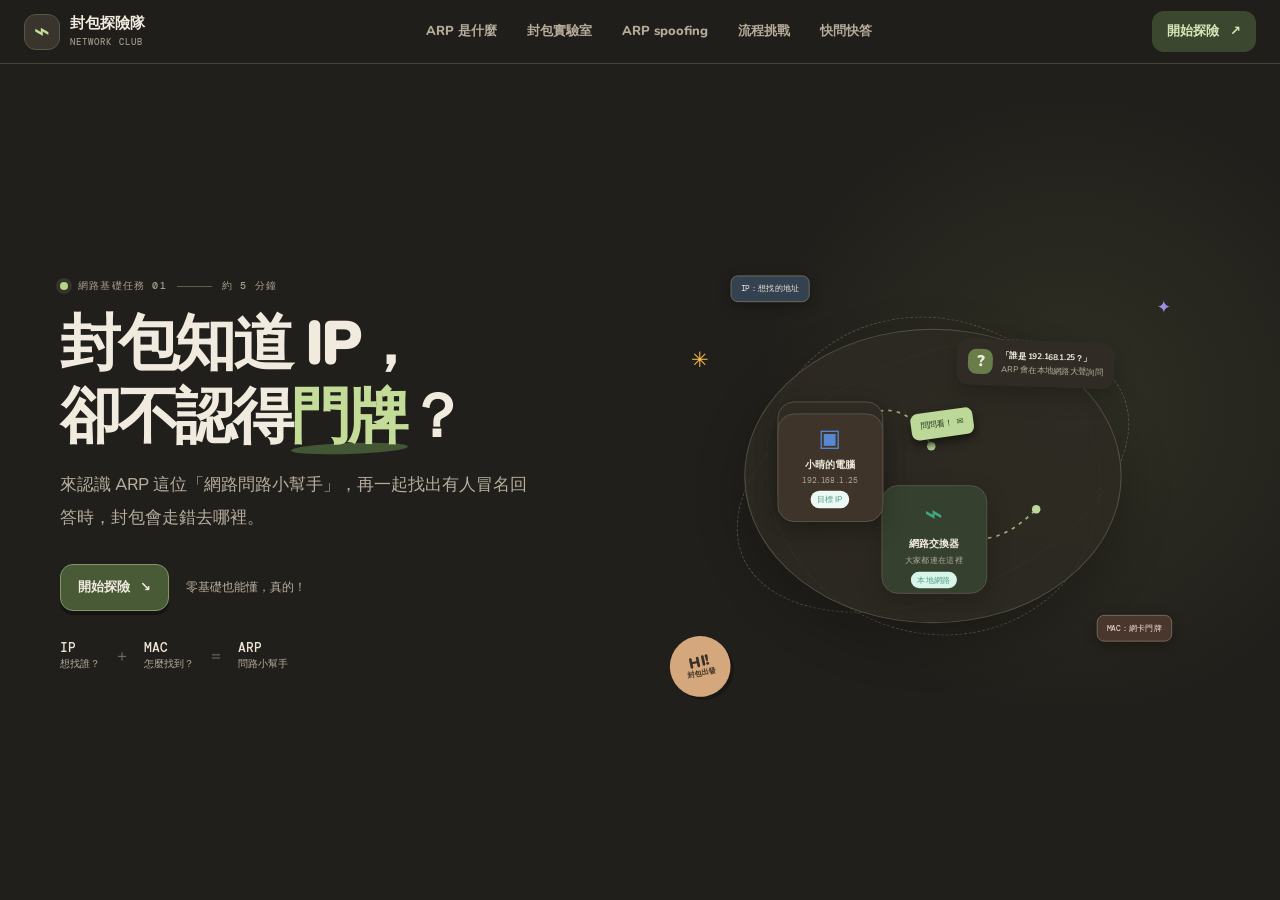
==== commit 23f19d8d: "Build interactive ARP spoofing lesson" ====
--- a/index.html
+++ b/index.html
@@ -6,14 +6,14 @@
   <meta name="theme-color" content="#211f1b">
   <meta name="description" content="用生活比喻和互動封包動畫，輕鬆認識 ARP 協定與 ARP spoofing。">
   <title>封包去哪裡？｜ARP 小小網路探險隊</title>
-  <link rel="stylesheet" href="styles.css?v=10">
+  <link rel="stylesheet" href="styles.css?v=11">
   
 </head>
 <body>
   <a class="skip-link" href="#main">跳到主要內容</a>
   <header class="topbar">
     <a class="brand" href="index.html" aria-label="ARP 小小網路探險隊首頁"><span class="brand-mark" aria-hidden="true">⌁</span><span>封包探險隊 <small>NETWORK CLUB</small></span></a>
-    <nav aria-label="主要導覽"><a href="arp.html">ARP 是什麼</a><a href="lab.html">封包實驗室</a><a href="spoof.html">假冒解謎</a><a href="flow-quiz.html">流程挑戰</a><a href="quiz.html">快問快答</a></nav>
+    <nav aria-label="主要導覽"><a href="arp.html">ARP 是什麼</a><a href="lab.html">封包實驗室</a><a href="spoof.html">ARP spoofing</a><a href="flow-quiz.html">流程挑戰</a><a href="quiz.html">快問快答</a></nav>
     <a class="nav-cta" href="arp.html">開始探險 <span aria-hidden="true">↗</span></a>
   </header>
   <main id="main">
@@ -46,7 +46,7 @@
       <div class="lesson-grid">
         <a class="lesson-card lesson-blue" href="arp.html"><span class="lesson-number">01</span><span class="lesson-icon">#</span><span class="lesson-copy"><b>先認識 ARP</b><small>IP 和 MAC 有什麼不同？</small></span><span class="lesson-open">前往章節 ↗</span></a>
         <a class="lesson-card lesson-green" href="lab.html"><span class="lesson-number">02</span><span class="lesson-icon">⌁</span><span class="lesson-copy"><b>封包實驗室</b><small>親手播放 ARP 封包旅程</small></span><span class="lesson-open">前往章節 ↗</span></a>
-        <a class="lesson-card lesson-orange" href="spoof.html"><span class="lesson-number">03</span><span class="lesson-icon">?</span><span class="lesson-copy"><b>破解假冒謎題</b><small>看懂 ARP spoofing 的影響</small></span><span class="lesson-open">前往章節 ↗</span></a>
+        <a class="lesson-card lesson-orange" href="spoof.html"><span class="lesson-number">03</span><span class="lesson-icon">?</span><span class="lesson-copy"><b>認識 ARP spoofing</b><small>拆解原理、路徑、影響與防護</small></span><span class="lesson-open">前往章節 ↗</span></a>
         <a class="lesson-card lesson-purple" href="flow-quiz.html"><span class="lesson-number">04</span><span class="lesson-icon">▦</span><span class="lesson-copy"><b>ARP 流程拼圖</b><small>拖拉積木排出正確路徑</small></span><span class="lesson-open">前往章節 ↗</span></a>
         <a class="lesson-card lesson-orange" href="quiz.html"><span class="lesson-number">05</span><span class="lesson-icon">✦</span><span class="lesson-copy"><b>快問快答</b><small>十題檢查封包判讀力</small></span><span class="lesson-open">前往章節 ↗</span></a>
       </div>
--- a/styles.css
+++ b/styles.css
@@ -138,6 +138,92 @@
 @media (max-width:680px){.topbar nav{grid-column:1/-1;grid-row:2}.nav-cta{grid-column:2;grid-row:1;justify-self:end}}
 @media (min-height:720px) and (max-width:899px){.resolution-flow{display:none}}
 @media (max-height:719px){.resolution-flow{display:none}}
+
+/* Dedicated ARP spoofing field guide with an interactive, non-network simulation. */
+body.spoof-learning-page{background:#211f1b;color:#eee7da}
+body.spoof-learning-page #main{flex:1;min-height:0;height:auto;overflow:hidden}
+.spoof-learning{height:100%;width:min(1400px,calc(100% - 48px));padding:15px 0 10px;display:grid;grid-template-rows:auto minmax(0,1fr) auto;gap:10px}
+.spoof-heading{display:flex;justify-content:space-between;align-items:end;gap:20px}
+.spoof-heading .eyebrow{color:#b8ad99;font-size:11px}
+.spoof-heading .eyebrow-number{color:#bed392}
+.spoof-heading h1{font-size:clamp(27px,3vw,39px);line-height:1.15;letter-spacing:-.035em;margin:6px 0 0;color:#f4eddf}
+.spoof-heading h1 span{color:#c5d79b}
+.spoof-heading>p{margin:0 0 2px;color:#bbb09d;font-size:14px;line-height:1.55}
+.spoof-workspace{min-height:0;display:grid;grid-template-columns:minmax(0,1.03fr) minmax(410px,.97fr);gap:12px}
+.spoof-simulator,.spoof-lesson-panel{min-width:0;min-height:0;border:1px solid #484238;border-radius:19px;background:linear-gradient(150deg,#2b2822,#211f1b);box-shadow:0 12px 30px rgba(0,0,0,.17)}
+.spoof-simulator{padding:15px;display:grid;grid-template-rows:auto minmax(210px,1fr) auto auto auto;gap:10px}
+.spoof-sim-top{display:flex;align-items:center;justify-content:space-between;gap:12px}
+.spoof-kicker,.spoof-panel-label{font:700 10px/1.4 var(--mono);letter-spacing:.1em;color:#c1ce9d}
+.spoof-sim-top h2{font-size:19px;line-height:1.2;margin:4px 0 0;color:#f1e8d8}
+.spoof-live{display:flex;align-items:center;gap:7px;white-space:nowrap;border:1px solid #605744;border-radius:30px;padding:5px 9px;color:#d0c6b5;font-size:11px}
+.spoof-live i,.spoof-panel-footer>span i{width:7px;height:7px;border-radius:50%;background:#b8d381;box-shadow:0 0 0 3px #b8d38125}
+.spoof-network{position:relative;min-height:210px;overflow:hidden;border:1px solid #494236;border-radius:15px;background-color:#24221e;background-image:linear-gradient(#ffffff08 1px,transparent 1px),linear-gradient(90deg,#ffffff08 1px,transparent 1px);background-size:25px 25px}
+.spoof-wire{position:absolute;left:17%;right:17%;top:43%;height:2px;background:#7c725f;z-index:0}
+.spoof-wire-b{left:51%;right:auto;top:43%;width:2px;height:35%;background:#7c725f}
+.spoof-device{position:absolute;z-index:1;top:calc(43% - 44px);width:112px;min-height:90px;padding:8px 5px;display:flex;align-items:center;flex-direction:column;justify-content:center;border:1px solid #5a5348;border-radius:13px;background:#302d27;text-align:center;transition:transform .25s,border-color .25s,background .25s}
+.spoof-device-icon{width:30px;height:30px;display:grid;place-items:center;margin-bottom:5px;border:1px solid #8b8068;border-radius:9px;background:#413d33;color:#eee5d5;font-size:15px;font-weight:900}
+.spoof-device b{font-size:11px;color:#f1e9dc;line-height:1.2}.spoof-device small{font:10px/1.35 var(--mono);color:#b8ad99;margin-top:3px}
+.spoof-victim{left:4%}.spoof-switch{left:calc(50% - 56px);top:calc(43% - 44px)}.spoof-friend{right:4%}.spoof-intruder{left:calc(50% - 56px);top:auto;bottom:5%;border-color:#655348;opacity:.73}
+.spoof-switch .spoof-device-icon{background:#394034;color:#c7d59e}.spoof-intruder .spoof-device-icon{background:#49352f;color:#edb59a}
+.spoof-message{position:absolute;z-index:2;left:22%;top:21%;padding:5px 9px;border:1px solid #8d9b6c;border-radius:9px;background:#3f4933;color:#e7efcf;font-size:10px;font-weight:900;opacity:0;transform:translateY(5px);transition:opacity .2s,transform .2s}
+.spoof-cache{position:absolute;z-index:3;left:10px;bottom:10px;width:min(270px,52%);padding:9px 11px;border:1px solid #5c5548;border-radius:12px;background:#302d27;box-shadow:0 6px 18px #0004}
+.spoof-cache>div{display:flex;justify-content:space-between;gap:6px;align-items:center}.spoof-cache b{font-size:11px;color:#eee6d8}.spoof-cache span{font-size:9px;color:#c8d99d}.spoof-cache p{display:flex;align-items:center;justify-content:space-between;gap:6px;margin:5px 0 0;padding-top:5px;border-top:1px solid #514b40}.spoof-cache code,.spoof-cache strong{font:10px var(--mono);color:#ddd3c1}.spoof-cache strong{color:#c7d69c}
+.spoof-network[data-mode="spoofed"] .spoof-intruder{opacity:1;border-color:#d38d6b;background:#49332c;transform:translateY(-3px)}
+.spoof-network[data-mode="spoofed"] .spoof-cache{border-color:#cf8b6b}.spoof-network[data-mode="spoofed"] .spoof-cache strong{color:#f2b493}
+.spoof-network[data-mode="spoofed"] .spoof-message{left:54%;top:73%;background:#4a332c;border-color:#ce8d6e;color:#ffe0cd;opacity:1;transform:translateY(0)}
+.spoof-network.spoof-animate .spoof-message{animation:spoof-pulse .7s ease-out}
+@keyframes spoof-pulse{0%{opacity:.2;transform:translateY(5px) scale(.9)}50%{transform:translateY(-2px) scale(1.05)}100%{opacity:1;transform:translateY(0) scale(1)}}
+.spoof-mode-switch{display:grid;grid-template-columns:1fr 1fr;gap:8px}
+.spoof-mode-button{min-height:38px;border:1px solid #61594a;border-radius:10px;background:#302d27;color:#d7cebd;font-size:12px;font-weight:800;cursor:pointer}
+.spoof-mode-button.is-active{border-color:#b8c991;background:#414933;color:#f1f1df}.spoof-mode-button[data-mode="spoofed"].is-active{border-color:#d19473;background:#49372f;color:#ffe0cd}
+.spoof-outcome{display:flex;align-items:flex-start;gap:9px;padding:9px 11px;border:1px solid #556044;border-radius:12px;background:#353c2c;color:#dbdfc9}
+.spoof-outcome>span{flex:0 0 22px;width:22px;height:22px;display:grid;place-items:center;border-radius:7px;background:#4b5839;color:#dbe9bb;font-size:13px}
+.spoof-outcome p{margin:0;font-size:12px;line-height:1.45}.spoof-outcome b{display:block;color:#f0ebdc;font-size:13px}
+.spoof-network[data-mode="spoofed"]+.spoof-mode-switch+.spoof-outcome{border-color:#765748;background:#3d302a}.spoof-network[data-mode="spoofed"]+.spoof-mode-switch+.spoof-outcome>span{background:#684737;color:#ffcfad}
+.spoof-sim-note{margin:0;color:#9f9687;font-size:10px;line-height:1.4}
+.spoof-lesson-panel{padding:13px 15px;display:flex;flex-direction:column;overflow:hidden}
+.spoof-tabs{display:grid;grid-template-columns:repeat(3,1fr);gap:5px;padding:4px;border:1px solid #4a443a;border-radius:12px;background:#211f1b}
+.spoof-tab{min-height:36px;border:0;border-radius:8px;background:transparent;color:#bfb5a4;font-size:12px;font-weight:800;cursor:pointer}.spoof-tab.is-active{background:#4a513a;color:#f1efdf;box-shadow:0 2px 7px #0003}
+.spoof-tab-panel{min-height:0;flex:1;padding:14px 4px 6px;overflow:auto;scrollbar-color:#655e50 transparent;scrollbar-width:thin}
+.spoof-tab-panel[hidden]{display:none}
+.spoof-tab-panel h2{margin:5px 0 8px;color:#f4eddf;font-size:clamp(19px,1.8vw,24px);line-height:1.25;letter-spacing:-.02em}
+.spoof-tab-panel>p{margin:0;color:#c7beae;font-size:13px;line-height:1.65}
+.spoof-tab-panel>p strong{color:#ead6b7}
+.spoof-panel-label{font-size:9px;color:#b4aa95}
+.spoof-analogy{display:flex;gap:10px;margin-top:12px;padding:11px;border:1px solid #544b3d;border-radius:12px;background:#302c25}
+.spoof-analogy>span{flex:0 0 30px;width:30px;height:30px;display:grid;place-items:center;border-radius:9px;background:#4a4336;font-size:17px}
+.spoof-analogy b,.spoof-defense>b,.spoof-check>b{font-size:12px;color:#e9dfcf}.spoof-analogy p{margin:3px 0 0;color:#c1b7a6;font-size:11px;line-height:1.5}
+.spoof-key-fact{display:flex;justify-content:space-between;align-items:center;gap:8px;margin-top:10px;padding:9px 11px;border-left:3px solid #c2d49a;border-radius:0 9px 9px 0;background:#39402f}
+.spoof-key-fact span{color:#c5ceaa;font-size:10px}.spoof-key-fact b{font:700 11px var(--mono);color:#eef0dc}
+.spoof-steps{display:grid;gap:8px;margin:10px 0;padding:0;list-style:none}
+.spoof-steps li{display:grid;grid-template-columns:26px minmax(0,1fr);gap:9px;align-items:start}
+.spoof-steps li>i{width:25px;height:25px;display:grid;place-items:center;border:1px solid #7e795e;border-radius:50%;background:#3d4131;color:#e6e9cf;font:700 11px var(--mono);font-style:normal}
+.spoof-steps li span{display:grid;gap:2px}.spoof-steps li b{font-size:12px;color:#e9dfcf}.spoof-steps li small{font-size:11px;line-height:1.45;color:#bcb3a3}
+.spoof-layer-note{display:grid;gap:4px;padding:9px 10px;border:1px solid #51493d;border-radius:10px;background:#302c25}.spoof-layer-note b{font-size:11px;color:#d9ddaF}.spoof-layer-note span{font-size:10px;line-height:1.45;color:#c3b8a5}
+.spoof-impact-grid{display:grid;grid-template-columns:1fr 1fr;gap:8px;margin:8px 0}
+.spoof-impact-grid>div{padding:9px;border:1px solid #51483c;border-radius:10px;background:#302c25}.spoof-impact-grid b{font-size:11px;color:#ecdac2}.spoof-impact-grid p{margin:3px 0 0;font-size:10px;line-height:1.45;color:#bfb5a5}
+.spoof-defense{padding:9px 10px;border:1px solid #596346;border-radius:10px;background:#343b2e}.spoof-defense p{margin:3px 0 0;color:#c9cdb8;font-size:10px;line-height:1.48}
+.spoof-check{margin-top:8px}.spoof-answers{display:flex;flex-wrap:wrap;gap:6px;margin-top:5px}.spoof-answers button{flex:1 1 180px;min-height:32px;padding:5px 8px;border:1px solid #655b49;border-radius:8px;background:#302c25;color:#e2d8c7;font:10px var(--mono);cursor:pointer}.spoof-answers button.is-correct{border-color:#a8c27c;background:#414a34;color:#f1f0dc}.spoof-answers button.is-incorrect{border-color:#c17e64;background:#49332c;color:#ffe0d1}
+.spoof-check>p{min-height:28px;margin:5px 0 0;color:#c3b9a7;font-size:10px;line-height:1.4}
+.spoof-panel-footer{display:flex;align-items:center;gap:12px;padding-top:8px;border-top:1px solid #484238;flex-wrap:wrap}
+.spoof-panel-footer>span{display:flex;align-items:center;gap:6px;margin-right:auto;color:#b9ae9c;font-size:10px}.spoof-panel-footer a{color:#d8c9a9;font-size:10px;text-decoration:underline;text-decoration-color:#887959;text-underline-offset:3px}
+.spoof-page-nav{display:flex;align-items:center;justify-content:space-between;color:#d4cab8;font-size:11px}.spoof-page-nav span{font:10px var(--mono);color:#a99f8f}.spoof-page-nav a:hover{color:#d7e8ae}
+@media (max-width:1050px), (max-height:719px){
+  body.spoof-learning-page{height:auto;min-height:100dvh;overflow-x:hidden;overflow-y:auto;display:block}
+  body.spoof-learning-page #main{height:auto;min-height:calc(100dvh - 64px);overflow:visible}
+  body.spoof-learning-page .topbar{position:sticky;top:0}
+  .spoof-learning{height:auto;min-height:0;padding:22px 0;gap:14px}
+  .spoof-workspace{grid-template-columns:minmax(0,1fr);grid-template-rows:auto auto}
+  .spoof-simulator{min-height:470px;grid-template-rows:auto 270px auto auto auto}
+  .spoof-lesson-panel{min-height:420px}
+}
+@media (max-width:680px){
+  .spoof-heading{align-items:flex-start;flex-direction:column;gap:7px}.spoof-heading h1{font-size:29px}.spoof-heading>p{font-size:13px}
+  .spoof-workspace{gap:10px}.spoof-simulator{min-height:440px;padding:10px;grid-template-rows:auto 245px auto auto auto;gap:8px}.spoof-sim-top h2{font-size:17px}.spoof-live{font-size:10px;padding:4px 7px}
+  .spoof-device{width:82px;min-height:74px;padding:5px 3px;border-radius:10px}.spoof-device-icon{width:25px;height:25px;font-size:13px}.spoof-device b{font-size:9px}.spoof-device small{font-size:8px}.spoof-switch,.spoof-intruder{left:calc(50% - 41px)}.spoof-wire-b{left:50%}.spoof-cache{left:6px;bottom:7px;width:min(230px,66%);padding:7px}.spoof-cache b{font-size:9px}.spoof-cache span,.spoof-cache code,.spoof-cache strong{font-size:8px}.spoof-message{font-size:8px;padding:4px 6px}
+  .spoof-mode-button{min-height:40px;font-size:11px}.spoof-outcome p{font-size:11px}.spoof-outcome b{font-size:12px}.spoof-sim-note{font-size:9px}
+  .spoof-lesson-panel{min-height:480px;padding:10px}.spoof-tab-panel{padding:12px 2px 6px}.spoof-tab-panel h2{font-size:21px}.spoof-tab-panel>p{font-size:13px}.spoof-analogy p{font-size:12px}.spoof-key-fact{align-items:flex-start;flex-direction:column;gap:3px}.spoof-steps li b{font-size:13px}.spoof-steps li small{font-size:12px}.spoof-layer-note span{font-size:11px}.spoof-impact-grid p,.spoof-defense p{font-size:11px}.spoof-panel-footer{gap:7px}.spoof-panel-footer a,.spoof-panel-footer>span{font-size:9px}.spoof-page-nav{font-size:10px}
+}
 .quiz-intro{display:flex;flex-direction:column;align-items:flex-end;gap:8px}.quiz-intro p{margin:0}.backend-status{display:inline-flex;align-items:center;min-height:28px;padding:4px 10px;border:1px solid rgba(185,207,142,.35);border-radius:999px;color:#d6e4b3;font:600 11px/1.4 var(--mono);letter-spacing:.01em}.backend-status[data-state="connecting"]{color:#e5c98d;border-color:rgba(229,201,141,.4)}.backend-status[data-state="offline"]{color:#d1a99b;border-color:rgba(209,169,155,.4)}
 
 /* The four lesson stops are real links with a short preview, not just markers. */
